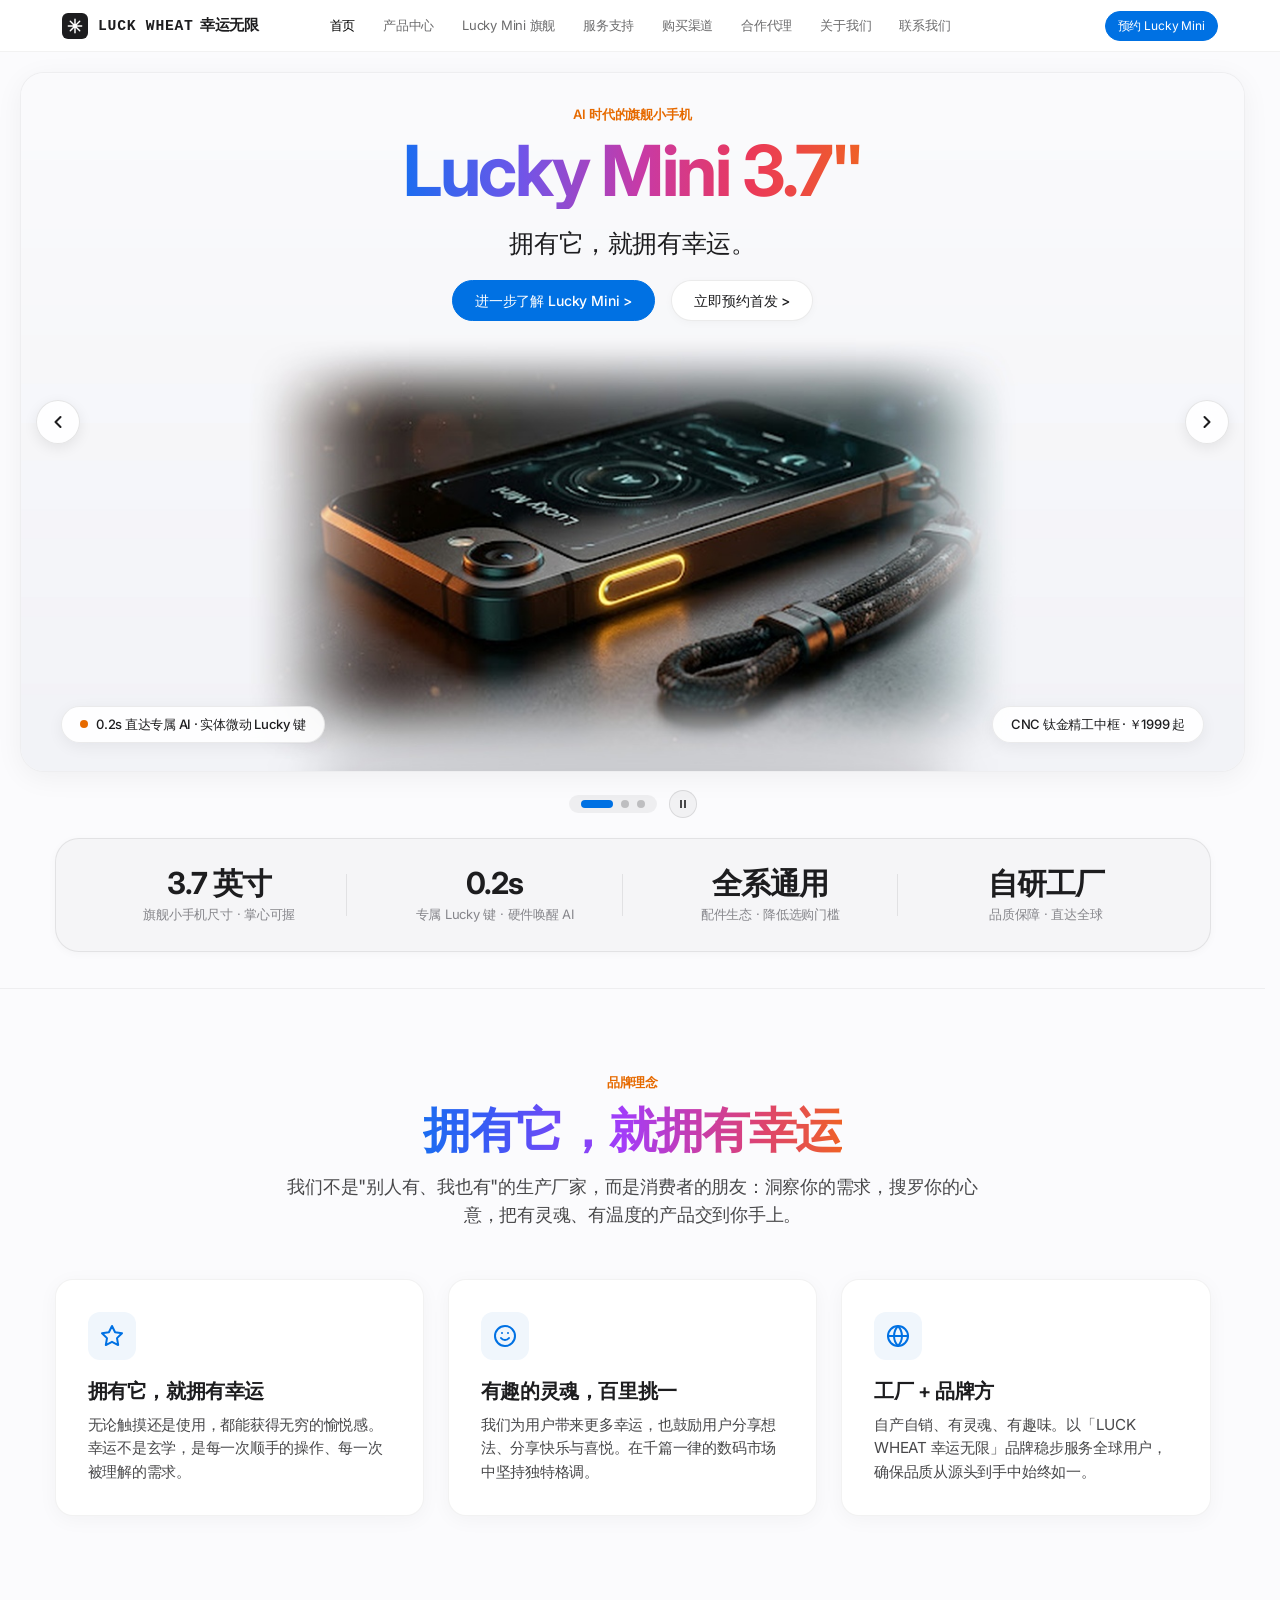
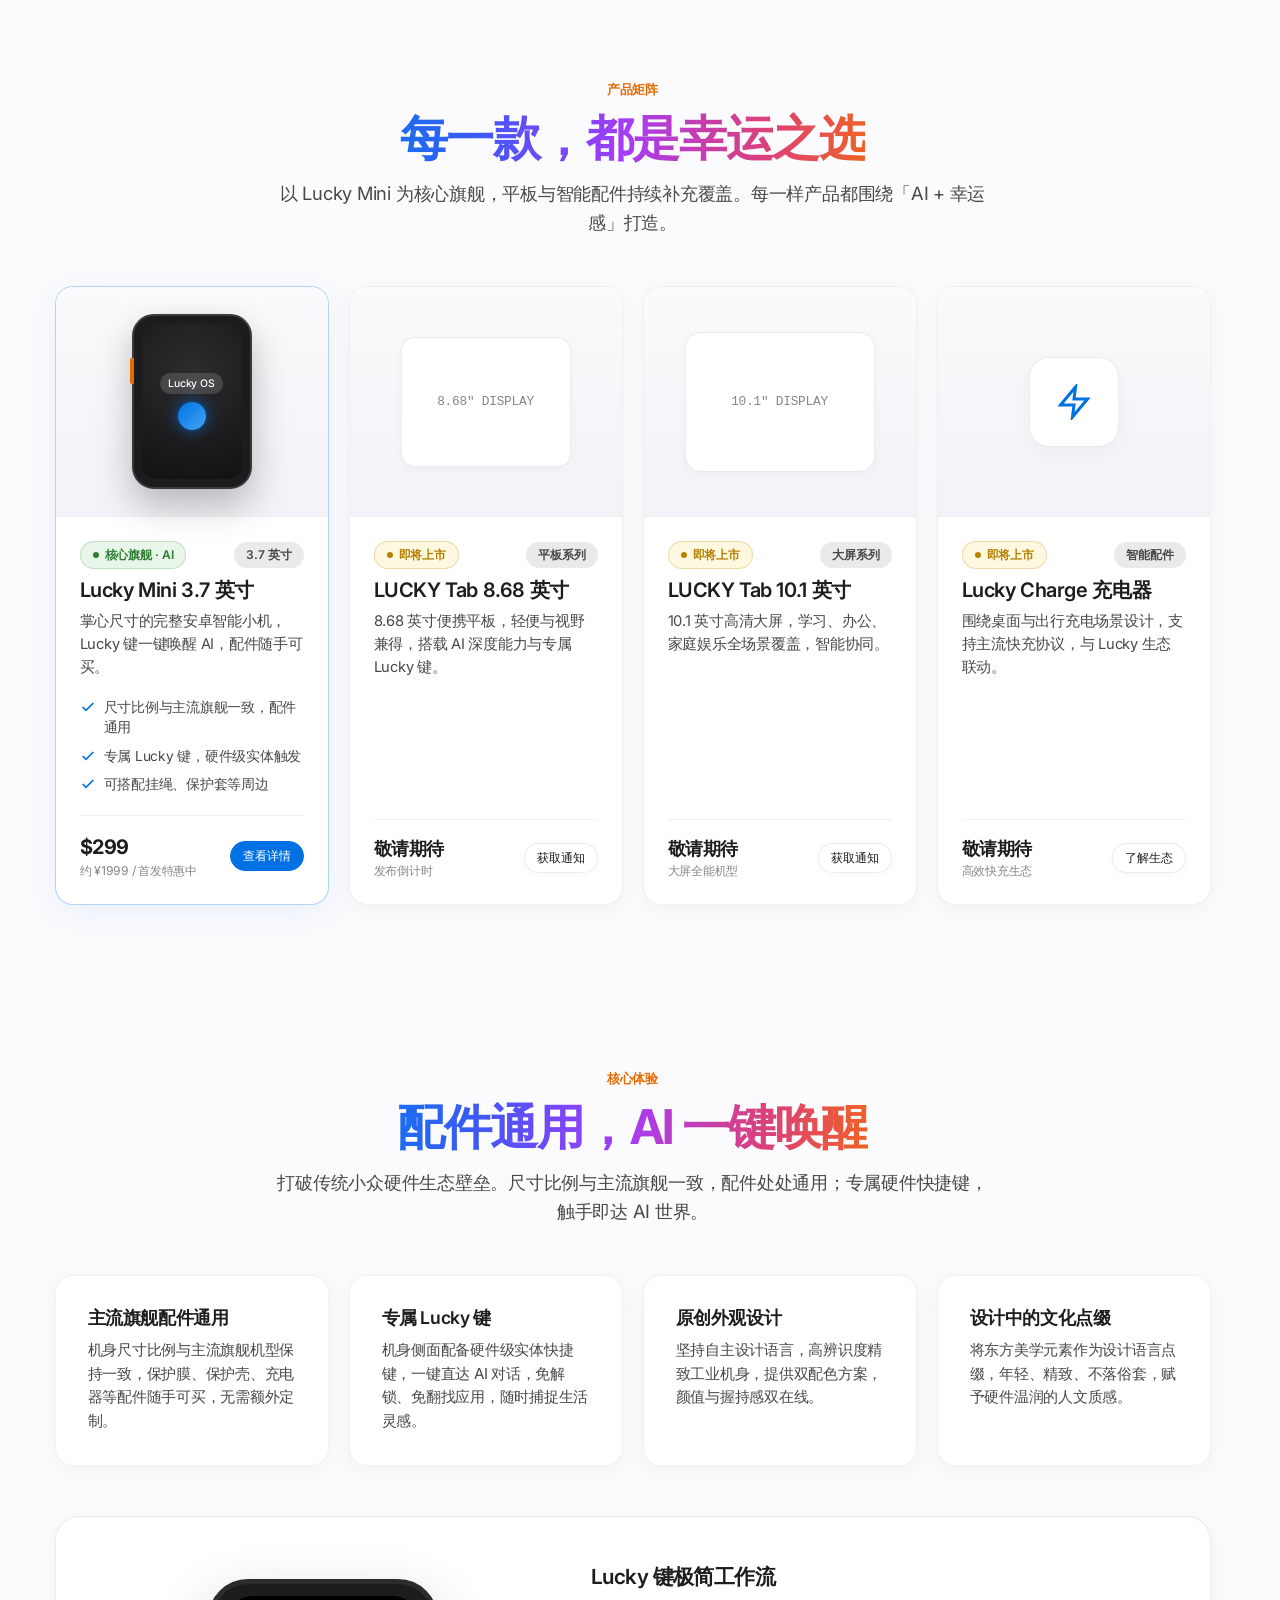
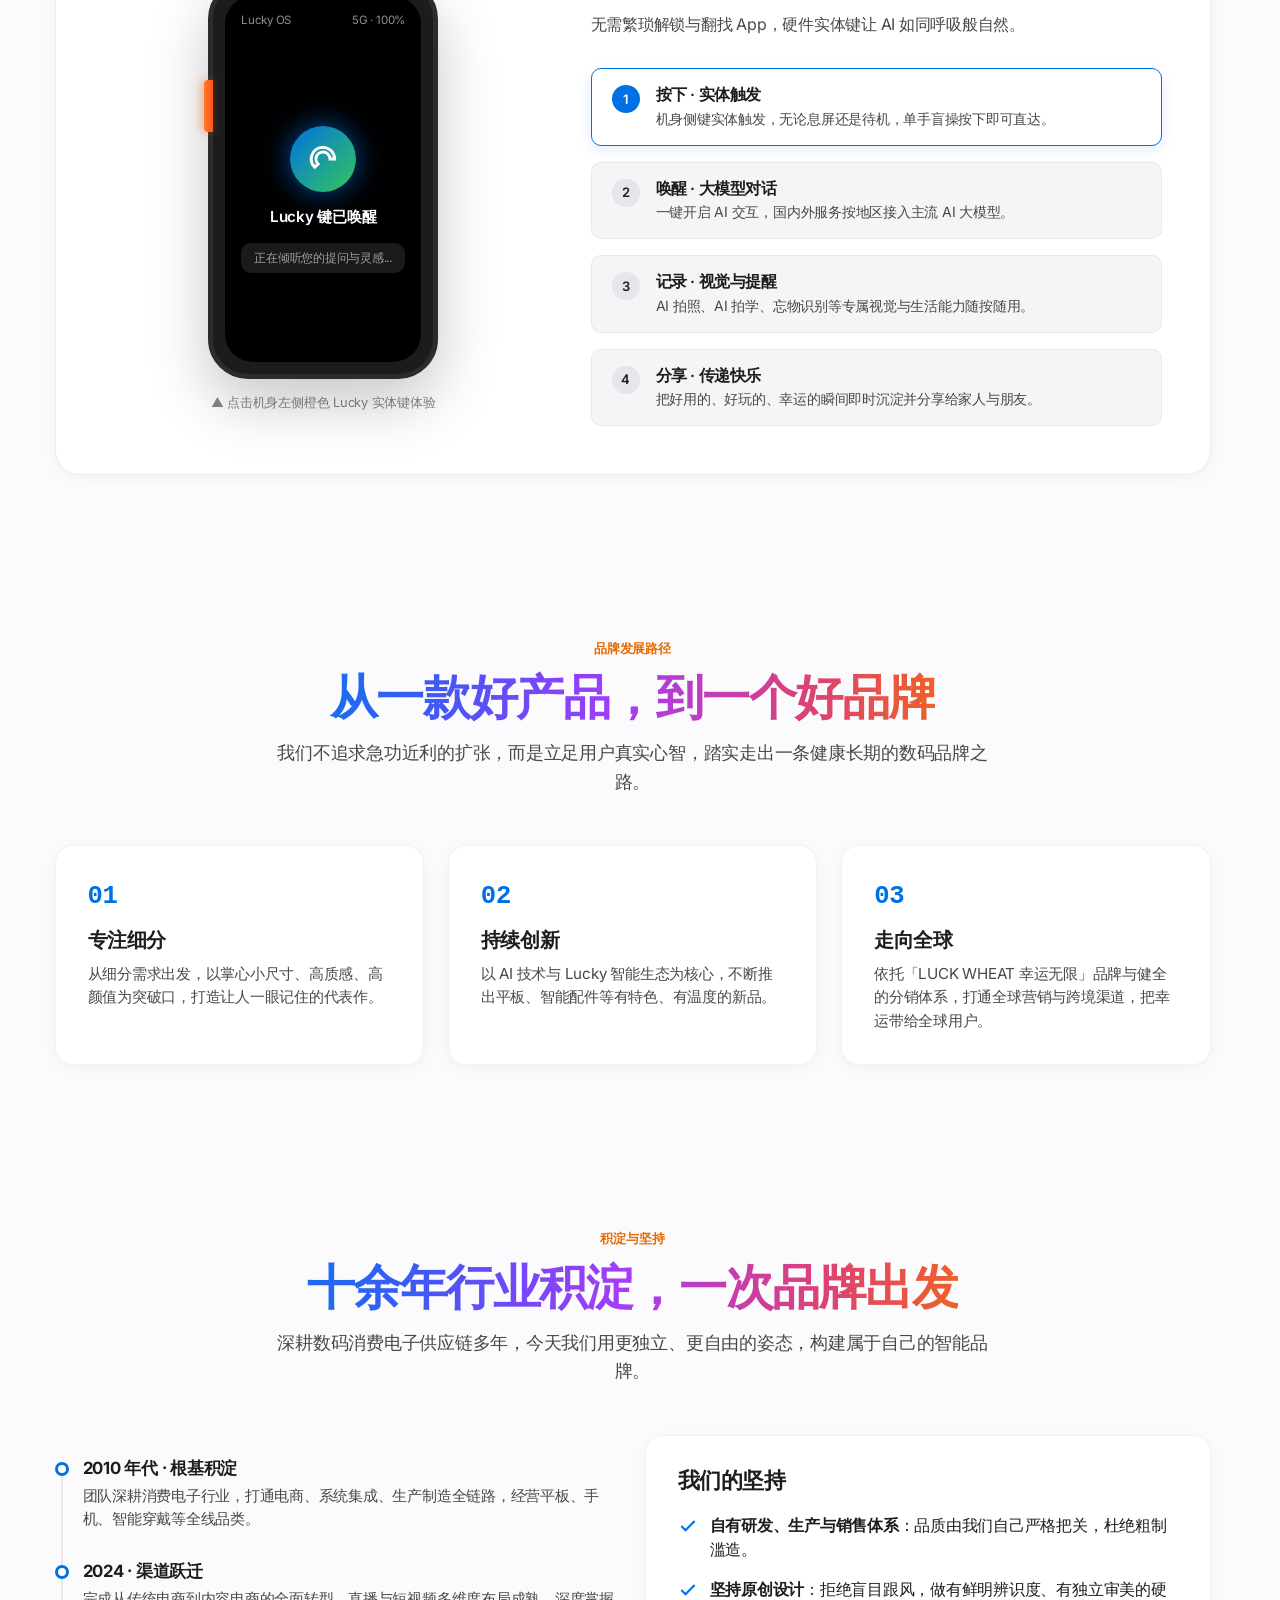
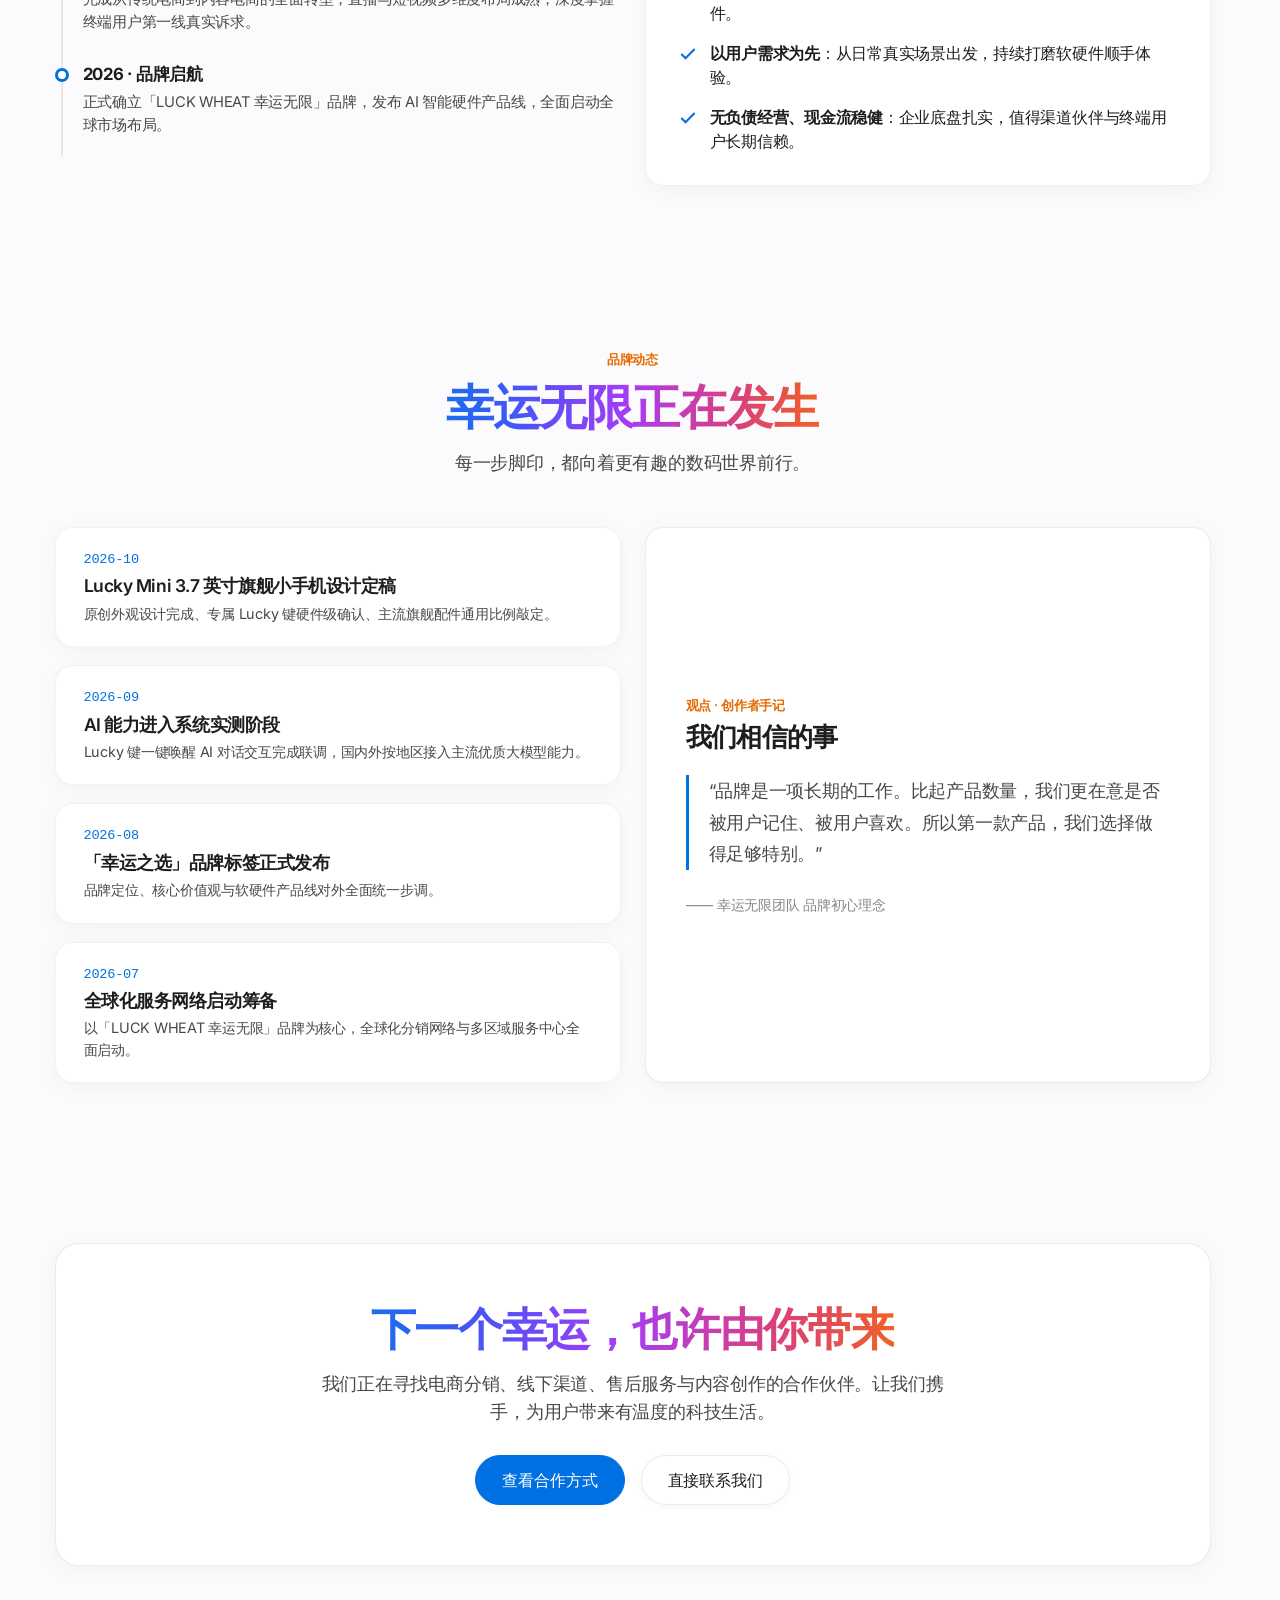
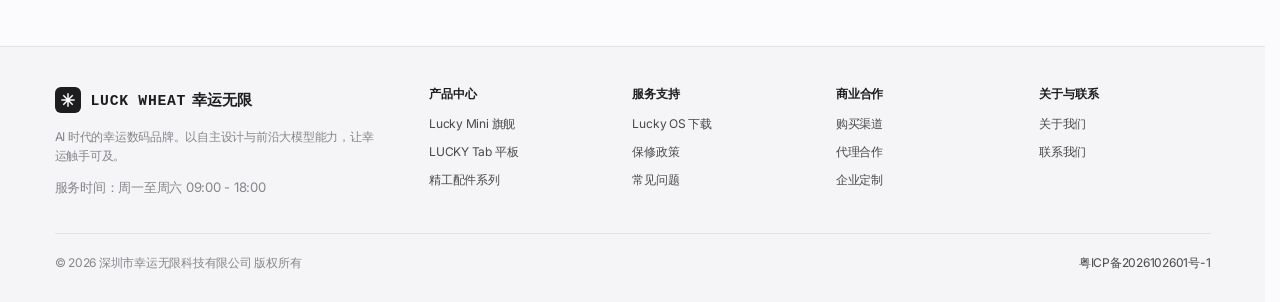
==== index.html @ 223f5fdf "feat: initial commit of luckwheat website" ====
<!DOCTYPE html>
<html lang="zh-CN">
<head>
  <meta charset="UTF-8">
  <meta name="viewport" content="width=device-width, initial-scale=1.0">
  <meta http-equiv="Cache-Control" content="no-cache, no-store, must-revalidate">
  <meta http-equiv="Pragma" content="no-cache">
  <meta http-equiv="Expires" content="0">
  <title>LUCK WHEAT 幸运无限官方网站 - 拥有它，就拥有幸运 | AI时代的幸运数码品牌</title>
  <meta name="description" content="LUCK WHEAT 幸运无限专注「AI + 精致化数码」，为不同需求、不同想法的用户，带来有灵魂、有趣味的产品。拥有专属 Lucky 键一键唤醒 AI，主流旗舰配件通用。">
  <meta name="keywords" content="LUCK WHEAT, 幸运无限, Lucky Mini, AI小手机, 智能硬件, 消费电子">
  <!-- Google Fonts: Inter 高精度排版字体 (Apple SF Pro 级质感) -->
  <link rel="preconnect" href="https://fonts.googleapis.com">
  <link rel="preconnect" href="https://fonts.gstatic.com" crossorigin>
  <link href="https://fonts.googleapis.com/css2?family=Inter:wght@300;400;500;600;700&display=swap" rel="stylesheet">
  <link rel="stylesheet" href="css/style.css?v=20261116_v6">
</head>
<body>
  <!-- 无障碍跳跃链接 -->
  <a href="#main-content" class="skip-link">跳转到主要内容</a>

  <!-- 网站头部导航 -->
  <header class="site-header">
    <div class="container header-inner">
      <a href="index.html" class="brand-logo" aria-label="LUCK WHEAT 幸运无限官方网站首页">
        <div class="brand-symbol">
          <svg viewBox="0 0 24 24" fill="none" stroke="currentColor" stroke-width="2.2" stroke-linecap="round" stroke-linejoin="round">
            <path d="M12 2v20M2 12h20M4.93 4.93l14.14 14.14M4.93 19.07L19.07 4.93"/>
          </svg>
        </div>
        <div class="brand-text">
          <span class="brand-en">LUCK WHEAT</span>
          <span class="brand-cn">幸运无限</span>
        </div>
      </a>

      <!-- 导航菜单 -->
      <nav aria-label="主网站导航">
        <ul class="nav-menu">
          <li><a href="index.html" class="nav-link active" aria-current="page">首页</a></li>
          <li><a href="products.html" class="nav-link">产品中心</a></li>
          <li><a href="lucky-mini.html" class="nav-link">Lucky Mini 旗舰</a></li>
          <li><a href="support.html" class="nav-link">服务支持</a></li>
          <li><a href="channels.html" class="nav-link">购买渠道</a></li>
          <li><a href="partners.html" class="nav-link">合作代理</a></li>
          <li><a href="about.html" class="nav-link">关于我们</a></li>
          <li><a href="contact.html" class="nav-link">联系我们</a></li>
          <li class="mobile-menu-cta">
            <a href="lucky-mini.html" class="btn btn-primary btn-lg">立即预约首发 Lucky Mini</a>
          </li>
        </ul>
      </nav>

      <!-- 右侧操作 -->
      <div class="header-actions">
        <a href="lucky-mini.html" class="btn btn-primary btn-sm btn-header-cta">预约 Lucky Mini</a>
        <button class="menu-toggle" aria-label="打开导航菜单" aria-expanded="false" type="button">
          <svg viewBox="0 0 24 24" fill="none" stroke="currentColor" stroke-width="2" stroke-linecap="round" stroke-linejoin="round">
            <line x1="3" y1="12" x2="21" y2="12"></line>
            <line x1="3" y1="6" x2="21" y2="6"></line>
            <line x1="3" y1="18" x2="21" y2="18"></line>
          </svg>
        </button>
      </div>
    </div>
  </header>

  <!-- 主体内容 -->
  <main id="main-content">
    <!-- 2.1 Apple 风格首页大型全幅可切换 Hero 轮播 Banner (整图切换，背景图置文字) -->
    <section class="hero-carousel-section" aria-label="核心产品与品牌展示轮播" id="hero-carousel">
      <div class="hero-carousel-wrap">
        <div class="hero-carousel-container">
          <!-- 幻灯片 1：Lucky Mini 核心旗舰 (整张大图作为可更换的背景图，文字置于背景图之上) -->
          <article class="hero-slide active" id="hero-slide-0" data-index="0" aria-label="第 1 张：Lucky Mini 旗舰小手机">
            <div class="hero-banner-card" style="background-image: url('images/hero_banner_lucky_mini.jpg');">
              <div class="hero-banner-overlay">
                <span class="eyebrow"><span class="badge-dot"></span> AI 时代的旗舰小手机</span>
                <h1 class="hero-title">Lucky Mini 3.7"</h1>
                <p class="hero-subtitle">拥有它，就拥有幸运。</p>
                <div class="hero-actions">
                  <a href="lucky-mini.html" class="btn btn-primary btn-md">进一步了解 Lucky Mini &gt;</a>
                  <a href="products.html" class="btn btn-secondary btn-md">立即预约首发 &gt;</a>
                </div>
              </div>
              <div class="hero-card-badges">
                <div class="hero-floating-badge badge-left">
                  <span class="pulse-point"></span>
                  <span>0.2s 直达专属 AI · 实体微动 Lucky 键</span>
                </div>
                <div class="hero-floating-badge badge-right">
                  <span>CNC 钛金精工中框 · ￥1999 起</span>
                </div>
              </div>
            </div>
          </article>

          <!-- 幻灯片 2：LUCKY Tab 8.68" 便携平板 (整张大图作为可更换的背景图，文字置于背景图之上) -->
          <article class="hero-slide" id="hero-slide-1" data-index="1" aria-label="第 2 张：LUCKY Tab 便携平板">
            <div class="hero-banner-card" style="background-image: url('images/hero_banner_lucky_tab.jpg');">
              <div class="hero-banner-overlay">
                <span class="eyebrow eyebrow-blue"><span class="badge-dot badge-dot-blue"></span> 即将发布 · 智能硬件矩阵</span>
                <h2 class="hero-title">LUCKY Tab 8.68"</h2>
                <p class="hero-subtitle">轻薄在握，灵感无限。</p>
                <div class="hero-actions">
                  <a href="products.html" class="btn btn-primary btn-md">探索平板详情 &gt;</a>
                  <a href="#notify" class="btn btn-secondary btn-md">加入预约清单 &gt;</a>
                </div>
              </div>
              <div class="hero-card-badges">
                <div class="hero-floating-badge badge-left">
                  <span>单手黄金握持比例 · 钛银 Frost Silver</span>
                </div>
                <div class="hero-floating-badge badge-right">
                  <span>全铝一体化机身 · 生产力流转</span>
                </div>
              </div>
            </div>
          </article>

          <!-- 幻灯片 3：专属配件生态与机能挂绳 (整张大图作为可更换的背景图，文字置于背景图之上) -->
          <article class="hero-slide" id="hero-slide-2" data-index="2" aria-label="第 3 张：配件全系通用">
            <div class="hero-banner-card" style="background-image: url('images/hero_banner_accessories.jpg');">
              <div class="hero-banner-overlay">
                <span class="eyebrow eyebrow-green"><span class="badge-dot badge-dot-green"></span> 生态与周边创新</span>
                <h2 class="hero-title">配件全系通用，随手可买</h2>
                <p class="hero-subtitle">街头机能挂绳，让科技成为佩戴饰物。</p>
                <div class="hero-actions">
                  <a href="products.html" class="btn btn-primary btn-md">探索配件生态 &gt;</a>
                  <a href="lucky-mini.html" class="btn btn-secondary btn-md">挑选个性挂绳 &gt;</a>
                </div>
              </div>
              <div class="hero-card-badges">
                <div class="hero-floating-badge badge-left">
                  <span>50KG 抗拉工装伞绳 · 钛金快拆搭扣</span>
                </div>
                <div class="hero-floating-badge badge-right">
                  <span>标准磁吸壳膜生态 · 即买即用</span>
                </div>
              </div>
            </div>
          </article>
        </div>

        <!-- 左右切换按键 (Apple 极简磨砂悬浮微动圆钮) -->
        <button class="carousel-arrow prev" id="carousel-prev-btn" aria-label="上一张幻灯片" type="button">
          <svg viewBox="0 0 24 24" fill="none" stroke="currentColor" stroke-width="2.5" stroke-linecap="round" stroke-linejoin="round">
            <polyline points="15 18 9 12 15 6"></polyline>
          </svg>
        </button>
        <button class="carousel-arrow next" id="carousel-next-btn" aria-label="下一张幻灯片" type="button">
          <svg viewBox="0 0 24 24" fill="none" stroke="currentColor" stroke-width="2.5" stroke-linecap="round" stroke-linejoin="round">
            <polyline points="9 18 15 12 9 6"></polyline>
          </svg>
        </button>
      </div>

      <!-- 底部指示条与暂停控制 -->
      <div class="carousel-pagination-bar">
        <div class="carousel-indicators" role="tablist" aria-label="幻灯片切换指示条">
          <button class="indicator-pill active" data-slide="0" role="tab" aria-selected="true" aria-label="第 1 张：Lucky Mini 旗舰"></button>
          <button class="indicator-pill" data-slide="1" role="tab" aria-selected="false" aria-label="第 2 张：LUCKY Tab 平板"></button>
          <button class="indicator-pill" data-slide="2" role="tab" aria-selected="false" aria-label="第 3 张：配件生态"></button>
        </div>
        <button class="carousel-play-toggle" id="carousel-play-toggle" aria-label="暂停自动轮播" type="button">
          <svg class="play-icon" viewBox="0 0 24 24" fill="currentColor" style="display: none;">
            <polygon points="5 3 19 12 5 21 5 3"></polygon>
          </svg>
          <svg class="pause-icon" viewBox="0 0 24 24" fill="currentColor">
            <rect x="6" y="4" width="4" height="16"></rect>
            <rect x="14" y="4" width="4" height="16"></rect>
          </svg>
        </button>
      </div>

      <!-- 数据带 (Apple 纯净度量条) -->
      <div class="container">
        <div class="stats-banner" aria-label="品牌与核心产品亮点数据">
          <div class="stat-item">
            <span class="stat-number">3.7 英寸</span>
            <span class="stat-label">旗舰小手机尺寸 · 掌心可握</span>
          </div>
          <div class="stat-item">
            <span class="stat-number">0.2s</span>
            <span class="stat-label">专属 Lucky 键 · 硬件唤醒 AI</span>
          </div>
          <div class="stat-item">
            <span class="stat-number">全系通用</span>
            <span class="stat-label">配件生态 · 降低选购门槛</span>
          </div>
          <div class="stat-item">
            <span class="stat-number">自研工厂</span>
            <span class="stat-label">品质保障 · 直达全球</span>
          </div>
        </div>
      </div>
    </section>

    <!-- 2.2 品牌理念区 -->
    <section class="section" aria-labelledby="concept-heading">
      <div class="container">
        <div class="section-header">
          <span class="eyebrow">品牌理念</span>
          <h2 id="concept-heading" class="section-title">拥有它，就拥有幸运</h2>
          <p class="section-desc">
            我们不是"别人有、我也有"的生产厂家，而是消费者的朋友：洞察你的需求，搜罗你的心意，把有灵魂、有温度的产品交到你手上。
          </p>
        </div>

        <div class="grid-3">
          <!-- 理念卡 1 -->
          <article class="card">
            <div class="card-icon">
              <svg viewBox="0 0 24 24" fill="none" stroke="currentColor" stroke-width="2" stroke-linecap="round" stroke-linejoin="round">
                <path d="M12 2l3.09 6.26L22 9.27l-5 4.87 1.18 6.88L12 17.77l-6.18 3.25L7 14.14 2 9.27l6.91-1.01L12 2z"></path>
              </svg>
            </div>
            <h3 class="card-title">拥有它，就拥有幸运</h3>
            <p class="card-desc">
              无论触摸还是使用，都能获得无穷的愉悦感。幸运不是玄学，是每一次顺手的操作、每一次被理解的需求。
            </p>
          </article>

          <!-- 理念卡 2 -->
          <article class="card">
            <div class="card-icon">
              <svg viewBox="0 0 24 24" fill="none" stroke="currentColor" stroke-width="2" stroke-linecap="round" stroke-linejoin="round">
                <circle cx="12" cy="12" r="10"></circle>
                <path d="M8 14s1.5 2 4 2 4-2 4-2"></path>
                <line x1="9" y1="9" x2="9.01" y2="9"></line>
                <line x1="15" y1="9" x2="15.01" y2="9"></line>
              </svg>
            </div>
            <h3 class="card-title">有趣的灵魂，百里挑一</h3>
            <p class="card-desc">
              我们为用户带来更多幸运，也鼓励用户分享想法、分享快乐与喜悦。在千篇一律的数码市场中坚持独特格调。
            </p>
          </article>

          <!-- 理念卡 3 -->
          <article class="card">
            <div class="card-icon">
              <svg viewBox="0 0 24 24" fill="none" stroke="currentColor" stroke-width="2" stroke-linecap="round" stroke-linejoin="round">
                <circle cx="12" cy="12" r="10"></circle>
                <line x1="2" y1="12" x2="22" y2="12"></line>
                <path d="M12 2a15.3 15.3 0 0 1 4 10 15.3 15.3 0 0 1-4 10 15.3 15.3 0 0 1-4-10 15.3 15.3 0 0 1 4-10z"></path>
              </svg>
            </div>
            <h3 class="card-title">工厂 + 品牌方</h3>
            <p class="card-desc">
              自产自销、有灵魂、有趣味。以「LUCK WHEAT 幸运无限」品牌稳步服务全球用户，确保品质从源头到手中始终如一。
            </p>
          </article>
        </div>
      </div>
    </section>

    <!-- 2.3 产品矩阵区 -->
    <section class="section" style="" aria-labelledby="products-heading">
      <div class="container">
        <div class="section-header">
          <span class="eyebrow">产品矩阵</span>
          <h2 id="products-heading" class="section-title">每一款，都是幸运之选</h2>
          <p class="section-desc">
            以 Lucky Mini 为核心旗舰，平板与智能配件持续补充覆盖。每一样产品都围绕「AI + 幸运感」打造。
          </p>
        </div>

        <div class="grid-4">
          <!-- 产品卡 1 -->
          <article class="product-card featured">
            <div class="product-thumb">
              <div class="product-thumb-visual">
                <div class="lucky-button-mock" title="硬件级 Lucky 键"></div>
                <div class="product-thumb-screen">
                  <div class="screen-lucky-ui">Lucky OS</div>
                  <div class="screen-dot"></div>
                </div>
              </div>
            </div>
            <div class="product-info">
              <div class="product-meta">
                <span class="badge badge-live">核心旗舰 · AI</span>
                <span class="badge badge-subtle">3.7 英寸</span>
              </div>
              <h3 class="product-name">Lucky Mini 3.7 英寸</h3>
              <p class="product-description">掌心尺寸的完整安卓智能小机，Lucky 键一键唤醒 AI，配件随手可买。</p>
              <ul class="product-features-list">
                <li>
                  <svg viewBox="0 0 24 24" fill="none" stroke="currentColor" stroke-width="2.5"><polyline points="20 6 9 17 4 12"></polyline></svg>
                  尺寸比例与主流旗舰一致，配件通用
                </li>
                <li>
                  <svg viewBox="0 0 24 24" fill="none" stroke="currentColor" stroke-width="2.5"><polyline points="20 6 9 17 4 12"></polyline></svg>
                  专属 Lucky 键，硬件级实体触发
                </li>
                <li>
                  <svg viewBox="0 0 24 24" fill="none" stroke="currentColor" stroke-width="2.5"><polyline points="20 6 9 17 4 12"></polyline></svg>
                  可搭配挂绳、保护套等周边
                </li>
              </ul>
              <div class="product-footer">
                <div class="product-price">
                  <span class="price-main">$299</span>
                  <span class="price-sub">约 ¥1999 / 首发特惠中</span>
                </div>
                <a href="lucky-mini.html" class="btn btn-primary btn-sm">查看详情</a>
              </div>
            </div>
          </article>

          <!-- 产品卡 2 -->
          <article class="product-card">
            <div class="product-thumb">
              <div style="width: 170px; height: 130px; border-radius: 14px; background: #ffffff; border: 1px solid var(--border-hairline); box-shadow: var(--shadow-subtle); display: flex; align-items: center; justify-content: center;">
                <span style="font-family: var(--font-mono); font-size: 0.8rem; color: var(--text-muted);">8.68" DISPLAY</span>
              </div>
            </div>
            <div class="product-info">
              <div class="product-meta">
                <span class="badge badge-pending">即将上市</span>
                <span class="badge badge-subtle">平板系列</span>
              </div>
              <h3 class="product-name">LUCKY Tab 8.68 英寸</h3>
              <p class="product-description">8.68 英寸便携平板，轻便与视野兼得，搭载 AI 深度能力与专属 Lucky 键。</p>
              <div class="product-footer">
                <div class="product-price">
                  <span class="price-main" style="font-size: 1.1rem; color: var(--status-pending);">敬请期待</span>
                  <span class="price-sub">发布倒计时</span>
                </div>
                <a href="products.html" class="btn btn-secondary btn-sm">获取通知</a>
              </div>
            </div>
          </article>

          <!-- 产品卡 3 -->
          <article class="product-card">
            <div class="product-thumb">
              <div style="width: 190px; height: 140px; border-radius: 16px; background: #ffffff; border: 1px solid var(--border-hairline); box-shadow: var(--shadow-subtle); display: flex; align-items: center; justify-content: center;">
                <span style="font-family: var(--font-mono); font-size: 0.8rem; color: var(--text-muted);">10.1" DISPLAY</span>
              </div>
            </div>
            <div class="product-info">
              <div class="product-meta">
                <span class="badge badge-pending">即将上市</span>
                <span class="badge badge-subtle">大屏系列</span>
              </div>
              <h3 class="product-name">LUCKY Tab 10.1 英寸</h3>
              <p class="product-description">10.1 英寸高清大屏，学习、办公、家庭娱乐全场景覆盖，智能协同。</p>
              <div class="product-footer">
                <div class="product-price">
                  <span class="price-main" style="font-size: 1.1rem; color: var(--status-pending);">敬请期待</span>
                  <span class="price-sub">大屏全能机型</span>
                </div>
                <a href="products.html" class="btn btn-secondary btn-sm">获取通知</a>
              </div>
            </div>
          </article>

          <!-- 产品卡 4 -->
          <article class="product-card">
            <div class="product-thumb">
              <div style="width: 90px; height: 90px; border-radius: 20px; background: #ffffff; border: 1px solid var(--border-hairline); box-shadow: var(--shadow-card); display: flex; align-items: center; justify-content: center;">
                <svg viewBox="0 0 24 24" fill="none" stroke="currentColor" stroke-width="2" style="width: 36px; height: 36px; color: var(--brand-primary);"><path d="M13 2L3 14h9l-1 8 10-12h-9l1-8z"></path></svg>
              </div>
            </div>
            <div class="product-info">
              <div class="product-meta">
                <span class="badge badge-pending">即将上市</span>
                <span class="badge badge-subtle">智能配件</span>
              </div>
              <h3 class="product-name">Lucky Charge 充电器</h3>
              <p class="product-description">围绕桌面与出行充电场景设计，支持主流快充协议，与 Lucky 生态联动。</p>
              <div class="product-footer">
                <div class="product-price">
                  <span class="price-main" style="font-size: 1.1rem; color: var(--status-pending);">敬请期待</span>
                  <span class="price-sub">高效快充生态</span>
                </div>
                <a href="products.html" class="btn btn-secondary btn-sm">了解生态</a>
              </div>
            </div>
          </article>
        </div>
      </div>
    </section>

    <!-- 2.4 核心体验区与 Lucky 键仿真器 -->
    <section class="section" aria-labelledby="experience-heading">
      <div class="container">
        <div class="section-header">
          <span class="eyebrow">核心体验</span>
          <h2 id="experience-heading" class="section-title">配件通用，AI 一键唤醒</h2>
          <p class="section-desc">
            打破传统小众硬件生态壁垒。尺寸比例与主流旗舰一致，配件处处通用；专属硬件快捷键，触手即达 AI 世界。
          </p>
        </div>

        <div class="grid-4" style="margin-bottom: 50px;">
          <div class="card">
            <h3 class="card-title" style="font-size: 1.1rem;">主流旗舰配件通用</h3>
            <p class="card-desc">机身尺寸比例与主流旗舰机型保持一致，保护膜、保护壳、充电器等配件随手可买，无需额外定制。</p>
          </div>
          <div class="card">
            <h3 class="card-title" style="font-size: 1.1rem;">专属 Lucky 键</h3>
            <p class="card-desc">机身侧面配备硬件级实体快捷键，一键直达 AI 对话，免解锁、免翻找应用，随时捕捉生活灵感。</p>
          </div>
          <div class="card">
            <h3 class="card-title" style="font-size: 1.1rem;">原创外观设计</h3>
            <p class="card-desc">坚持自主设计语言，高辨识度精致工业机身，提供双配色方案，颜值与握持感双在线。</p>
          </div>
          <div class="card">
            <h3 class="card-title" style="font-size: 1.1rem;">设计中的文化点缀</h3>
            <p class="card-desc">将东方美学元素作为设计语言点缀，年轻、精致、不落俗套，赋予硬件温润的人文质感。</p>
          </div>
        </div>

        <!-- 交互仿真器 -->
        <div class="simulator-wrapper">
          <div class="simulator-device">
            <div class="device-frame">
              <!-- 点击此按键触发交互 -->
              <div class="physical-lucky-key" title="点击体验 Lucky 键"></div>
              <div class="device-screen">
                <div class="screen-header">
                  <span>Lucky OS</span>
                  <span>5G · 100%</span>
                </div>
                <div class="screen-body">
                  <div class="ai-pulse-orb">
                    <svg viewBox="0 0 24 24" fill="none" stroke="currentColor" stroke-width="2.5" style="width: 28px; height: 28px;"><path d="M12 2a10 10 0 0 0-7.07 17.07l2.83-2.83A6 6 0 1 1 18 12h4a10 10 0 0 0-10-10z"></path></svg>
                  </div>
                  <div class="screen-title">Lucky 键已唤醒</div>
                  <div class="screen-prompt">正在倾听您的提问与灵感...</div>
                </div>
              </div>
            </div>
            <p style="font-size: 0.8rem; color: var(--text-muted); margin-top: 14px;">▲ 点击机身左侧橙色 Lucky 实体键体验</p>
          </div>

          <!-- 仿真器指引四步 -->
          <div class="simulator-guide">
            <h3 style="font-size: 1.3rem; margin-bottom: 8px;">Lucky 键极简工作流</h3>
            <p style="color: var(--text-secondary); margin-bottom: 16px;">无需繁琐解锁与翻找 App，硬件实体键让 AI 如同呼吸般自然。</p>

            <div class="guide-step active">
              <div class="guide-num">1</div>
              <div class="guide-text">
                <h4>按下 · 实体触发</h4>
                <p>机身侧键实体触发，无论息屏还是待机，单手盲操按下即可直达。</p>
              </div>
            </div>

            <div class="guide-step">
              <div class="guide-num">2</div>
              <div class="guide-text">
                <h4>唤醒 · 大模型对话</h4>
                <p>一键开启 AI 交互，国内外服务按地区接入主流 AI 大模型。</p>
              </div>
            </div>

            <div class="guide-step">
              <div class="guide-num">3</div>
              <div class="guide-text">
                <h4>记录 · 视觉与提醒</h4>
                <p>AI 拍照、AI 拍学、忘物识别等专属视觉与生活能力随按随用。</p>
              </div>
            </div>

            <div class="guide-step">
              <div class="guide-num">4</div>
              <div class="guide-text">
                <h4>分享 · 传递快乐</h4>
                <p>把好用的、好玩的、幸运的瞬间即时沉淀并分享给家人与朋友。</p>
              </div>
            </div>
          </div>
        </div>
      </div>
    </section>

    <!-- 2.5 品牌发展路径区 -->
    <section class="section" style="" aria-labelledby="path-heading">
      <div class="container">
        <div class="section-header">
          <span class="eyebrow">品牌发展路径</span>
          <h2 id="path-heading" class="section-title">从一款好产品，到一个好品牌</h2>
          <p class="section-desc">
            我们不追求急功近利的扩张，而是立足用户真实心智，踏实走出一条健康长期的数码品牌之路。
          </p>
        </div>

        <div class="grid-3">
          <div class="card">
            <div style="font-family: var(--font-mono); font-size: 1.6rem; color: var(--brand-primary); font-weight: 800; margin-bottom: 12px;">01</div>
            <h3 class="card-title">专注细分</h3>
            <p class="card-desc">从细分需求出发，以掌心小尺寸、高质感、高颜值为突破口，打造让人一眼记住的代表作。</p>
          </div>

          <div class="card">
            <div style="font-family: var(--font-mono); font-size: 1.6rem; color: var(--brand-primary); font-weight: 800; margin-bottom: 12px;">02</div>
            <h3 class="card-title">持续创新</h3>
            <p class="card-desc">以 AI 技术与 Lucky 智能生态为核心，不断推出平板、智能配件等有特色、有温度的新品。</p>
          </div>

          <div class="card">
            <div style="font-family: var(--font-mono); font-size: 1.6rem; color: var(--brand-primary); font-weight: 800; margin-bottom: 12px;">03</div>
            <h3 class="card-title">走向全球</h3>
            <p class="card-desc">依托「LUCK WHEAT 幸运无限」品牌与健全的分销体系，打通全球营销与跨境渠道，把幸运带给全球用户。</p>
          </div>
        </div>
      </div>
    </section>

    <!-- 2.6 品牌历程区 -->
    <section class="section" aria-labelledby="history-heading">
      <div class="container">
        <div class="section-header">
          <span class="eyebrow">积淀与坚持</span>
          <h2 id="history-heading" class="section-title">十余年行业积淀，一次品牌出发</h2>
          <p class="section-desc">
            深耕数码消费电子供应链多年，今天我们用更独立、更自由的姿态，构建属于自己的智能品牌。
          </p>
        </div>

        <div class="grid-2" style="align-items: center;">
          <!-- 左侧时间轴 -->
          <div class="timeline">
            <div class="timeline-item">
              <div class="timeline-year">2010 年代 · 根基积淀</div>
              <div class="timeline-content">
                团队深耕消费电子行业，打通电商、系统集成、生产制造全链路，经营平板、手机、智能穿戴等全线品类。
              </div>
            </div>

            <div class="timeline-item">
              <div class="timeline-year">2024 · 渠道跃迁</div>
              <div class="timeline-content">
                完成从传统电商到内容电商的全面转型，直播与短视频多维度布局成熟，深度掌握终端用户第一线真实诉求。
              </div>
            </div>

            <div class="timeline-item">
              <div class="timeline-year">2026 · 品牌启航</div>
              <div class="timeline-content">
                正式确立「LUCK WHEAT 幸运无限」品牌，发布 AI 智能硬件产品线，全面启动全球市场布局。
              </div>
            </div>
          </div>

          <!-- 右侧卡片：我们的坚持 -->
          <div class="card" style="background: #ffffff;">
            <h3 class="card-title" style="font-size: 1.35rem; margin-bottom: 20px;">我们的坚持</h3>
            <ul style="list-style: none; display: flex; flex-direction: column; gap: 16px;">
              <li style="display: flex; gap: 12px; align-items: flex-start;">
                <svg viewBox="0 0 24 24" fill="none" stroke="currentColor" stroke-width="2.5" style="width: 20px; height: 20px; color: var(--brand-primary); flex-shrink: 0; margin-top: 3px;"><polyline points="20 6 9 17 4 12"></polyline></svg>
                <span><strong>自有研发、生产与销售体系</strong>：品质由我们自己严格把关，杜绝粗制滥造。</span>
              </li>
              <li style="display: flex; gap: 12px; align-items: flex-start;">
                <svg viewBox="0 0 24 24" fill="none" stroke="currentColor" stroke-width="2.5" style="width: 20px; height: 20px; color: var(--brand-primary); flex-shrink: 0; margin-top: 3px;"><polyline points="20 6 9 17 4 12"></polyline></svg>
                <span><strong>坚持原创设计</strong>：拒绝盲目跟风，做有鲜明辨识度、有独立审美的硬件。</span>
              </li>
              <li style="display: flex; gap: 12px; align-items: flex-start;">
                <svg viewBox="0 0 24 24" fill="none" stroke="currentColor" stroke-width="2.5" style="width: 20px; height: 20px; color: var(--brand-primary); flex-shrink: 0; margin-top: 3px;"><polyline points="20 6 9 17 4 12"></polyline></svg>
                <span><strong>以用户需求为先</strong>：从日常真实场景出发，持续打磨软硬件顺手体验。</span>
              </li>
              <li style="display: flex; gap: 12px; align-items: flex-start;">
                <svg viewBox="0 0 24 24" fill="none" stroke="currentColor" stroke-width="2.5" style="width: 20px; height: 20px; color: var(--brand-primary); flex-shrink: 0; margin-top: 3px;"><polyline points="20 6 9 17 4 12"></polyline></svg>
                <span><strong>无负债经营、现金流稳健</strong>：企业底盘扎实，值得渠道伙伴与终端用户长期信赖。</span>
              </li>
            </ul>
          </div>
        </div>
      </div>
    </section>

    <!-- 2.7 品牌动态区 -->
    <section class="section" style="" aria-labelledby="news-heading">
      <div class="container">
        <div class="section-header">
          <span class="eyebrow">品牌动态</span>
          <h2 id="news-heading" class="section-title">幸运无限正在发生</h2>
          <p class="section-desc">每一步脚印，都向着更有趣的数码世界前行。</p>
        </div>

        <div class="grid-2">
          <!-- 动态列表 -->
          <div style="display: flex; flex-direction: column; gap: 18px;">
            <div class="card" style="padding: 22px 28px;">
              <div style="font-family: var(--font-mono); font-size: 0.85rem; color: var(--brand-primary); margin-bottom: 6px;">2026-10</div>
              <h3 style="font-size: 1.1rem; margin-bottom: 6px;">Lucky Mini 3.7 英寸旗舰小手机设计定稿</h3>
              <p style="font-size: 0.9rem; color: var(--text-secondary);">原创外观设计完成、专属 Lucky 键硬件级确认、主流旗舰配件通用比例敲定。</p>
            </div>

            <div class="card" style="padding: 22px 28px;">
              <div style="font-family: var(--font-mono); font-size: 0.85rem; color: var(--brand-primary); margin-bottom: 6px;">2026-09</div>
              <h3 style="font-size: 1.1rem; margin-bottom: 6px;">AI 能力进入系统实测阶段</h3>
              <p style="font-size: 0.9rem; color: var(--text-secondary);">Lucky 键一键唤醒 AI 对话交互完成联调，国内外按地区接入主流优质大模型能力。</p>
            </div>

            <div class="card" style="padding: 22px 28px;">
              <div style="font-family: var(--font-mono); font-size: 0.85rem; color: var(--brand-primary); margin-bottom: 6px;">2026-08</div>
              <h3 style="font-size: 1.1rem; margin-bottom: 6px;">「幸运之选」品牌标签正式发布</h3>
              <p style="font-size: 0.9rem; color: var(--text-secondary);">品牌定位、核心价值观与软硬件产品线对外全面统一步调。</p>
            </div>

            <div class="card" style="padding: 22px 28px;">
              <div style="font-family: var(--font-mono); font-size: 0.85rem; color: var(--brand-primary); margin-bottom: 6px;">2026-07</div>
              <h3 style="font-size: 1.1rem; margin-bottom: 6px;">全球化服务网络启动筹备</h3>
              <p style="font-size: 0.9rem; color: var(--text-secondary);">以「LUCK WHEAT 幸运无限」品牌为核心，全球化分销网络与多区域服务中心全面启动。</p>
            </div>
          </div>

          <!-- 观点卡 -->
          <div class="card" style="display: flex; flex-direction: column; justify-content: center; padding: 40px; background: #ffffff; border: 1px solid rgba(0,0,0,0.08);">
            <span class="eyebrow" style="color: var(--brand-accent);">观点 · 创作者手记</span>
            <h3 style="font-size: 1.6rem; margin-bottom: 20px; line-height: 1.4;">我们相信的事</h3>
            <blockquote style="font-size: 1.1rem; line-height: 1.8; color: var(--text-secondary); border-left: 3px solid var(--brand-primary); padding-left: 20px; margin-bottom: 24px;">
              “品牌是一项长期的工作。比起产品数量，我们更在意是否被用户记住、被用户喜欢。所以第一款产品，我们选择做得足够特别。”
            </blockquote>
            <p style="font-size: 0.88rem; color: var(--text-muted);">—— 幸运无限团队 品牌初心理念</p>
          </div>
        </div>
      </div>
    </section>

    <!-- 2.8 底部 CTA 区域 -->
    <section class="section" aria-labelledby="cta-heading">
      <div class="container">
        <div class="cta-banner">
          <h2 id="cta-heading">下一个幸运，也许由你带来</h2>
          <p>
            我们正在寻找电商分销、线下渠道、售后服务与内容创作的合作伙伴。让我们携手，为用户带来有温度的科技生活。
          </p>
          <div class="cta-actions">
            <a href="partners.html" class="btn btn-primary btn-lg">查看合作方式</a>
            <a href="contact.html" class="btn btn-secondary btn-lg">直接联系我们</a>
          </div>
        </div>
      </div>
    </section>
  </main>

  <!-- 网站尾部 Footer -->
  <footer class="site-footer">
    <div class="container">
      <div class="footer-top">
        <div class="footer-brand-info">
          <div class="brand-logo">
            <div class="brand-symbol">
              <svg viewBox="0 0 24 24" fill="none" stroke="currentColor" stroke-width="2.2">
                <path d="M12 2v20M2 12h20M4.93 4.93l14.14 14.14M4.93 19.07L19.07 4.93"/>
              </svg>
            </div>
            <div class="brand-text">
              <span class="brand-en">LUCK WHEAT</span>
              <span class="brand-cn">幸运无限</span>
            </div>
          </div>
          <p class="footer-desc">
            AI 时代的幸运数码品牌。以自主设计与前沿大模型能力，让幸运触手可及。
          </p>
          <p style="font-size: 0.82rem; color: var(--text-muted);">
            服务时间：周一至周六 09:00 - 18:00
          </p>
        </div>

        <div class="footer-col">
          <h3>产品中心</h3>
          <ul class="footer-links">
            <li><a href="lucky-mini.html">Lucky Mini 旗舰</a></li>
            <li><a href="products.html">LUCKY Tab 平板</a></li>
            <li><a href="products.html">精工配件系列</a></li>
          </ul>
        </div>

        <div class="footer-col">
          <h3>服务支持</h3>
          <ul class="footer-links">
            <li><a href="support.html#lucky-os">Lucky OS 下载</a></li>
            <li><a href="support.html#warranty">保修政策</a></li>
            <li><a href="support.html#faq">常见问题</a></li>
          </ul>
        </div>

        <div class="footer-col">
          <h3>商业合作</h3>
          <ul class="footer-links">
            <li><a href="channels.html">购买渠道</a></li>
            <li><a href="partners.html">代理合作</a></li>
            <li><a href="partners.html">企业定制</a></li>
          </ul>
        </div>

        <div class="footer-col">
          <h3>关于与联系</h3>
          <ul class="footer-links">
            <li><a href="about.html">关于我们</a></li>
            <li><a href="contact.html">联系我们</a></li>
          </ul>
        </div>
      </div>

      <div class="footer-bottom">
        <div class="footer-legal-row">
          <div>
            © 2026 深圳市幸运无限科技有限公司 版权所有
          </div>
          <div>
            <!-- 严格规范工信部备案链接 -->
            <a href="http://beian.miit.gov.cn" target="_blank" rel="noopener noreferrer" class="footer-icp-link">
              粤ICP备2026102601号-1
            </a>
          </div>
        </div>
      </div>
    </div>
  </footer>

  <script src="data/site_default_data.js"></script>
  <script src="js/cms-bridge.js"></script>
  <script src="js/main.js"></script>
</body>
</html>
---- css/style.css ----
/* ==========================================================================
   幸运无限 (Lucky Infinite / LUCK WHEAT) 官方网站样式系统
   设计风格: Apple (苹果) 极简科技美学 · 顶级浅色系 (Pure Studio Light)
   特征: 极简纯净浅暖白底色 (#fbfbfd)、Inter & SF Pro 现代排版、微米级发丝线、磨砂玻璃导航、经典 Apple 蓝与暖金 Lucky 键
   ========================================================================== */

@import url('https://fonts.googleapis.com/css2?family=Inter:wght@300;400;500;600;700&display=swap');

:root {
  /* Apple 字体栈 (优先 Inter 与 SF Pro 现代排版，完美融合中文系统字体) */
  --font-sans: "Inter", -apple-system, BlinkMacSystemFont, "SF Pro Display", "SF Pro Text", "PingFang SC", "Hiragino Sans GB", "Microsoft YaHei", "WenQuanYi Micro Hei", sans-serif;
  --font-mono: "SF Mono", ui-monospace, Menlo, Monaco, Consolas, monospace;

  /* Apple 经典纯净浅色系色彩体系 (Pure Light Studio) */
  --bg-page: #fbfbfd;               /* Apple 标志性极简纯净暖白底色 */
  --bg-surface: #ffffff;            /* 纯白模块与卡片底色 */
  --bg-surface-secondary: #f5f5f7;  /* 柔和浅灰交替对比底色 */
  --bg-nav: rgba(255, 255, 255, 0.85); /* 磨砂玻璃质感 */
  --bg-dark-accent: #1d1d1f;

  /* 边框与微米级分割线 */
  --border-hairline: rgba(0, 0, 0, 0.08); /* 视网膜发丝线 */
  --border-light: rgba(0, 0, 0, 0.05);
  --border-focus: #0071e3;

  /* 文本颜色 */
  --text-primary: #1d1d1f;          /* 苹果标志性浓黑钛金 (深邃且高清晰度) */
  --text-secondary: #48484a;        /* 经优化的高级石墨深灰，字字清晰 */
  --text-muted: #86868b;            /* 辅助说明灰 */
  --text-light: #ffffff;

  /* 交互色彩 - Apple Blue & 暖金 Lucky Action */
  --apple-blue: #0071e3;            /* Apple 标志性交互蓝 */
  --apple-blue-hover: #0077ed;
  --apple-blue-subtle: #f0f6fc;
  --lucky-action: #e66a00;          /* 精致钛金暖琥珀橙 (更具工业质感，避免刺眼荧光) */
  --lucky-action-subtle: rgba(230, 106, 0, 0.08);

  /* 兼容与映射色彩 */
  --brand-primary: #0071e3;
  --brand-accent: #e66a00;
  --brand-cyan: #0071e3;

  /* 圆角规范 (Apple Squircle 风格) */
  --radius-xs: 6px;
  --radius-sm: 10px;
  --radius-md: 18px;
  --radius-lg: 24px;
  --radius-pill: 980px;

  /* 阴影规范 */
  --shadow-subtle: 0 2px 8px rgba(0, 0, 0, 0.03);
  --shadow-card: 0 4px 20px rgba(0, 0, 0, 0.04);
  --shadow-elevated: 0 12px 32px rgba(0, 0, 0, 0.07);
  --shadow-hover: 0 16px 42px rgba(0, 0, 0, 0.10);

  /* 布局控制 */
  --container-max: 1200px;
  --container-narrow: 840px;
  --header-height: 52px;            /* Apple 极简导航条高度 */

  /* 动效 */
  --transition-fast: 0.18s cubic-bezier(0.25, 0.1, 0.25, 1);
  --transition-normal: 0.3s cubic-bezier(0.25, 0.1, 0.25, 1);
}

/* 基础重置 */
*, *::before, *::after {
  box-sizing: border-box;
  margin: 0;
  padding: 0;
}

html {
  font-family: var(--font-sans);
  background-color: var(--bg-page);
  color: var(--text-primary);
  line-height: 1.5;
  letter-spacing: -0.015em;
  scroll-behavior: smooth;
  scrollbar-gutter: stable; /* 稳定视口宽度，彻底消除换页时滚动条出现/消失导致的水平位移与抖动 */
  -webkit-font-smoothing: antialiased;
  -moz-osx-font-smoothing: grayscale;
}

body {
  min-height: 100vh;
  display: flex;
  flex-direction: column;
  background-color: var(--bg-page);
  padding-top: var(--header-height);
  overflow-x: hidden;
  width: 100%;
}

body.nav-open {
  overflow: hidden;
}

/* 无障碍跳跃链接 */
.skip-link:where(:not(:focus-within, :active)) {
  position: absolute !important;
  clip-path: inset(50%) !important;
  overflow: hidden !important;
  width: 1px !important;
  height: 1px !important;
  margin: -1px !important;
  padding: 0 !important;
  border: 0 !important;
  white-space: nowrap !important;
}

.skip-link:focus {
  position: fixed;
  top: 10px;
  left: 10px;
  z-index: 99999;
  background: var(--apple-blue);
  color: #fff;
  padding: 8px 18px;
  border-radius: var(--radius-pill);
  font-size: 13px;
  font-weight: 500;
  box-shadow: var(--shadow-elevated);
}

:focus-visible {
  outline: 2px solid var(--apple-blue);
  outline-offset: 2px;
}

/* 容器定义 */
.container {
  width: 100%;
  max-width: var(--container-max);
  margin-left: auto;
  margin-right: auto;
  padding-left: 22px;
  padding-right: 22px;
}

.container-narrow {
  max-width: var(--container-narrow);
}

/* 标题规范 (Apple 纯正排版) */
h1, h2, h3, h4, h5, h6 {
  color: var(--text-primary);
  font-weight: 600;
  letter-spacing: -0.025em;
  line-height: 1.15;
}

p {
  color: var(--text-secondary);
  font-weight: 400;
}

a {
  color: inherit;
  text-decoration: none;
  transition: color var(--transition-fast);
}

/* ==========================================================================
   Apple 经典导航栏 (Global Nav)
   ========================================================================== */
.site-header {
  position: fixed;
  top: 0;
  left: 0;
  right: 0;
  width: 100%;
  z-index: 9999;
  height: var(--header-height);
  background: rgba(255, 255, 255, 0.85);
  backdrop-filter: saturate(180%) blur(20px);
  -webkit-backdrop-filter: saturate(180%) blur(20px);
  border-bottom: 1px solid var(--border-light);
  transition: background var(--transition-normal);
  will-change: transform;
  -webkit-transform: translateZ(0);
  transform: translateZ(0);
}

.header-inner {
  display: flex;
  align-items: center;
  justify-content: space-between;
  height: 100%;
}

.brand-logo {
  display: inline-flex;
  align-items: center;
  gap: 10px;
  color: var(--text-primary);
}

.header-inner .brand-logo {
  flex: 0 0 220px; /* 桌面端仅在头部保持 220px 宽度以锁定中间导航菜单绝对居中，不污染页脚等其他位置 */
}

.brand-symbol {
  width: 26px;
  height: 26px;
  border-radius: 6px;
  background: #1d1d1f;
  display: flex;
  align-items: center;
  justify-content: center;
  color: #fff;
  transition: transform var(--transition-fast);
}

.brand-symbol svg {
  width: 16px;
  height: 16px;
}

.brand-logo:hover .brand-symbol {
  transform: scale(1.05);
}

.brand-text {
  display: flex;
  align-items: baseline;
  gap: 6px;
}

.brand-en {
  font-family: var(--font-mono);
  font-size: 0.92rem;
  font-weight: 700;
  letter-spacing: 0.05em;
  color: var(--text-primary);
}

.brand-cn {
  font-size: 0.95rem;
  font-weight: 600;
  letter-spacing: -0.01em;
  color: var(--text-primary);
}

.brand-title {
  display: flex;
  align-items: baseline;
  gap: 6px;
  font-size: 0.95rem;
  font-weight: 600;
  letter-spacing: -0.01em;
  color: var(--text-primary);
  line-height: 1;
}

.brand-subtitle {
  font-size: 0.65rem;
  color: var(--text-muted);
  letter-spacing: 0.08em;
  font-weight: 500;
}

/* 导航链接容器：绝对居中 */
.header-inner nav {
  flex: 1;
  display: flex;
  justify-content: center;
}

.nav-menu {
  display: flex;
  align-items: center;
  justify-content: center;
  list-style: none;
  gap: 28px;
}

.mobile-menu-cta {
  display: none;
}

/* 纯正 Apple 官网 Global Nav 样式：纯净无下划线，物理字重恒定，绝对零位移 */
.nav-link {
  font-size: 13px;
  font-weight: 400;
  color: var(--text-primary);
  opacity: 0.65;
  padding: 8px 0;
  transition: opacity var(--transition-fast), color var(--transition-fast);
  position: relative;
  display: inline-block;
  white-space: nowrap;
}

.nav-link:hover {
  opacity: 1;
  color: #000000;
}

.nav-link.active,
.nav-link[aria-current="page"] {
  opacity: 1;
  color: #000000;
  font-weight: 400; /* 与普通态完全相同物理字重，彻底消除任何字宽变化引起的抖动 */
}

/* 彻底移除下划线 */
.nav-link.active::after,
.nav-link[aria-current="page"]::after {
  display: none !important;
}

.header-actions {
  display: flex;
  align-items: center;
  justify-content: flex-end;
  gap: 12px;
  flex: 0 0 220px; /* 与左侧 .brand-logo 严格等宽 220px，保证中间导航菜单绝对居中死锁 */
}

.menu-toggle {
  display: none;
  background: transparent;
  border: none;
  color: var(--text-primary);
  cursor: pointer;
  padding: 6px;
}

/* ==========================================================================
   Apple 经典按钮体系 (Pill Buttons)
   ========================================================================== */
.btn {
  display: inline-flex;
  align-items: center;
  justify-content: center;
  gap: 6px;
  padding: 9px 18px;
  border-radius: var(--radius-pill);
  font-size: 14px;
  font-weight: 400;
  cursor: pointer;
  border: 1px solid transparent;
  transition: all var(--transition-fast);
  white-space: nowrap;
  letter-spacing: -0.01em;
}

/* Apple 蓝按钮 */
.btn-primary {
  background: var(--apple-blue);
  color: #ffffff;
  border-color: var(--apple-blue);
}

.btn-primary:hover {
  background: var(--apple-blue-hover);
  border-color: var(--apple-blue-hover);
  box-shadow: 0 4px 14px rgba(0, 113, 227, 0.3);
}

/* 经典深灰/描边按钮 */
.btn-secondary {
  background: #ffffff;
  color: var(--text-primary);
  border: 1px solid var(--border-hairline);
  box-shadow: var(--shadow-subtle);
}

.btn-secondary:hover {
  background: #fbfbfd;
  border-color: #86868b;
  color: #000;
}

.btn-outline {
  background: transparent;
  color: var(--apple-blue);
  border: 1px solid var(--apple-blue);
}

.btn-outline:hover {
  background: var(--apple-blue);
  color: #fff;
}

.btn-sm {
  padding: 5px 12px;
  font-size: 12px;
}

.btn-lg {
  padding: 12px 26px;
  font-size: 16px;
  font-weight: 500;
}

/* 状态徽标 Badge */
.badge {
  display: inline-flex;
  align-items: center;
  gap: 6px;
  padding: 4px 12px;
  border-radius: var(--radius-pill);
  font-size: 12px;
  font-weight: 600;
  letter-spacing: -0.01em;
}

.badge-live {
  background: #e8f5e9;
  color: #2e7d32;
  border: 1px solid rgba(46, 125, 50, 0.2);
}

.badge-live::before {
  content: "";
  width: 6px;
  height: 6px;
  border-radius: 50%;
  background: #2e7d32;
}

.badge-pending {
  background: #fff8e1;
  color: #b78103;
  border: 1px solid rgba(183, 129, 3, 0.25);
}

.badge-pending::before {
  content: "";
  width: 6px;
  height: 6px;
  border-radius: 50%;
  background: #b78103;
}

.badge-subtle {
  background: #eaeaea;
  color: var(--text-secondary);
}

/* 眉标 */
.eyebrow {
  display: inline-block;
  color: #bf4800; /* Apple 橙红/经典产品眉标色 */
  font-size: 14px;
  font-weight: 600;
  letter-spacing: -0.01em;
  margin-bottom: 10px;
}

/* 面包屑 */
.breadcrumbs {
  display: flex;
  align-items: center;
  gap: 8px;
  font-size: 12px;
  color: var(--text-muted);
  margin-bottom: 24px;
}

.breadcrumbs a {
  color: var(--text-secondary);
}

.breadcrumbs a:hover {
  color: var(--apple-blue);
  text-decoration: underline;
}

/* ==========================================================================
   Apple 风格 Hero 首屏大型全幅可切换轮播 Banner (Carousel)
   整张大图作为一个整体进行左右切换，文字置于背景大图之上 (Pure Light Studio)
   ========================================================================== */
.hero-carousel-section {
  padding: 20px 0 36px;
  background: var(--bg-page);
  border-bottom: 1px solid var(--border-light);
  position: relative;
  overflow: hidden;
}

.hero-carousel-wrap {
  position: relative;
  max-width: 1400px;
  margin: 0 auto;
  padding: 0 20px;
}

.hero-carousel-container {
  position: relative;
  width: 100%;
  height: 700px;
  min-height: 620px;
  border-radius: var(--radius-lg);
  overflow: hidden;
  background: #fbfbfd;
  box-shadow: 0 6px 28px rgba(0, 0, 0, 0.05);
  border: 1px solid var(--border-light);
}

.hero-slide {
  position: absolute;
  inset: 0;
  width: 100%;
  height: 100%;
  opacity: 0;
  visibility: hidden;
  transform: scale(1.015);
  transition: opacity 0.65s cubic-bezier(0.25, 0.1, 0.25, 1), transform 0.65s cubic-bezier(0.25, 0.1, 0.25, 1);
  pointer-events: none;
  z-index: 1;
}

.hero-slide.active {
  opacity: 1;
  visibility: visible;
  transform: scale(1);
  pointer-events: auto;
  z-index: 2;
}

/* 整张大图卡片 (整块都是可随时自由更换的大背景图) */
.hero-banner-card {
  position: relative;
  width: 100%;
  height: 100%;
  background-size: cover;
  background-position: center bottom;
  background-repeat: no-repeat;
  display: flex;
  flex-direction: column;
  align-items: center;
  justify-content: flex-start;
  padding-top: 32px;
}

/* 浮动在整张大背景图上方的文字层 */
.hero-banner-overlay {
  position: relative;
  z-index: 5;
  text-align: center;
  max-width: 820px;
  padding: 0 24px;
  display: flex;
  flex-direction: column;
  align-items: center;
}

.eyebrow {
  display: inline-flex;
  align-items: center;
  gap: 7px;
  font-size: 13px;
  font-weight: 600;
  letter-spacing: -0.01em;
  color: var(--lucky-action);
  margin-bottom: 4px;
}

.eyebrow-blue {
  color: var(--apple-blue);
}

.eyebrow-green {
  color: #34c759;
}

.badge-dot {
  width: 7px;
  height: 7px;
  border-radius: 50%;
  background: var(--lucky-action);
}

.badge-dot-blue {
  background: var(--apple-blue);
}

.badge-dot-green {
  background: #34c759;
}

/* Apple Intelligence 官方标志性炫彩渐变大标题 */
.hero-title {
  font-size: clamp(2.4rem, 4.4vw, 3.6rem);
  font-weight: 700;
  line-height: 1.12;
  letter-spacing: -0.03em;
  margin: 4px 0 6px;
  background: linear-gradient(90deg, #1b6df0 0%, #7155e8 26%, #c83aa6 52%, #eb3958 76%, #ef6126 100%);
  -webkit-background-clip: text;
  background-clip: text;
  -webkit-text-fill-color: transparent;
  color: transparent;
  display: inline-block;
}

.gradient-text-apple {
  background: linear-gradient(90deg, #1b6df0 0%, #7155e8 26%, #c83aa6 52%, #eb3958 76%, #ef6126 100%);
  -webkit-background-clip: text;
  background-clip: text;
  -webkit-text-fill-color: transparent;
  color: transparent;
  display: inline-block;
}

.hero-subtitle {
  font-size: clamp(1.15rem, 2vw, 1.55rem);
  font-weight: 400;
  color: var(--text-primary);
  margin: 0 0 4px;
  letter-spacing: -0.015em;
}

.hero-actions {
  display: flex;
  align-items: center;
  justify-content: center;
  gap: 16px;
  margin-top: 14px;
  flex-wrap: wrap;
}

.btn-md {
  padding: 9px 22px;
  font-size: 14px;
  font-weight: 500;
}

/* 位于大图底部的浮动规格徽章 */
.hero-card-badges {
  position: absolute;
  bottom: 28px;
  left: 0;
  right: 0;
  display: flex;
  justify-content: space-between;
  padding: 0 40px;
  pointer-events: none;
  z-index: 6;
}

.hero-floating-badge {
  background: rgba(255, 255, 255, 0.88);
  backdrop-filter: saturate(180%) blur(16px);
  -webkit-backdrop-filter: saturate(180%) blur(16px);
  border: 1px solid rgba(0, 0, 0, 0.08);
  border-radius: var(--radius-pill);
  padding: 8px 18px;
  font-size: 13px;
  font-weight: 500;
  color: var(--text-primary);
  box-shadow: 0 4px 16px rgba(0, 0, 0, 0.06);
  display: flex;
  align-items: center;
  gap: 8px;
}

.pulse-point {
  width: 8px;
  height: 8px;
  border-radius: 50%;
  background: var(--lucky-action);
  display: inline-block;
  box-shadow: 0 0 0 0 rgba(230, 106, 0, 0.7);
  animation: pulse-ring 1.8s infinite;
}

@keyframes pulse-ring {
  0% { box-shadow: 0 0 0 0 rgba(230, 106, 0, 0.7); }
  70% { box-shadow: 0 0 0 8px rgba(230, 106, 0, 0); }
  100% { box-shadow: 0 0 0 0 rgba(230, 106, 0, 0); }
}

/* 轮播悬浮微动圆钮 (Apple 极简磨砂圆钮) */
.carousel-arrow {
  position: absolute;
  top: 50%;
  transform: translateY(-50%);
  z-index: 25;
  width: 44px;
  height: 44px;
  border-radius: 50%;
  background: rgba(255, 255, 255, 0.88);
  backdrop-filter: saturate(180%) blur(16px);
  -webkit-backdrop-filter: saturate(180%) blur(16px);
  border: 1px solid rgba(0, 0, 0, 0.1);
  color: var(--text-primary);
  display: flex;
  align-items: center;
  justify-content: center;
  cursor: pointer;
  transition: all 0.2s cubic-bezier(0.25, 0.1, 0.25, 1);
  box-shadow: 0 4px 14px rgba(0, 0, 0, 0.08);
}

.carousel-arrow svg {
  width: 20px;
  height: 20px;
}

.carousel-arrow:hover {
  background: #ffffff;
  transform: translateY(-50%) scale(1.08);
  box-shadow: 0 6px 22px rgba(0, 0, 0, 0.14);
  color: var(--apple-blue);
}

.carousel-arrow:active {
  transform: translateY(-50%) scale(0.95);
}

.carousel-arrow.prev {
  left: 36px;
}

.carousel-arrow.next {
  right: 36px;
}

/* 轮播底部胶囊指示条 */
.carousel-pagination-bar {
  display: flex;
  align-items: center;
  justify-content: center;
  gap: 12px;
  margin-top: 18px;
  position: relative;
  z-index: 15;
}

.carousel-indicators {
  display: flex;
  align-items: center;
  gap: 8px;
  background: rgba(0, 0, 0, 0.05);
  padding: 5px 12px;
  border-radius: var(--radius-pill);
}

.indicator-pill {
  height: 8px;
  border-radius: var(--radius-pill);
  border: none;
  cursor: pointer;
  transition: all 0.3s cubic-bezier(0.4, 0, 0.2, 1);
  outline: none;
  background: rgba(0, 0, 0, 0.2);
  width: 8px;
  padding: 0;
}

.indicator-pill.active {
  width: 32px;
  background: var(--apple-blue);
}

.indicator-pill:hover:not(.active) {
  background: rgba(0, 0, 0, 0.45);
}

.carousel-play-toggle {
  width: 28px;
  height: 28px;
  border-radius: 50%;
  border: 1px solid rgba(0, 0, 0, 0.1);
  background: rgba(0, 0, 0, 0.04);
  display: flex;
  align-items: center;
  justify-content: center;
  cursor: pointer;
  color: var(--text-secondary);
  transition: all 0.2s ease;
  padding: 0;
}

.carousel-play-toggle:hover {
  background: rgba(0, 0, 0, 0.08);
  color: var(--text-primary);
}

.carousel-play-toggle svg {
  width: 12px;
  height: 12px;
}

@media (max-width: 900px) {
  .hero-carousel-container {
    height: 580px;
    min-height: 520px;
  }
  .hero-card-badges {
    display: none;
  }
}

@media (max-width: 768px) {
  .carousel-arrow {
    display: none; /* 移动端采用触控手势滑动 */
  }
  .hero-carousel-wrap {
    padding: 0 12px;
  }
  .hero-carousel-container {
    height: 520px;
    border-radius: var(--radius-md);
  }
  .hero-banner-card {
    padding-top: 32px;
  }
  .hero-desc {
    font-size: 0.88rem;
  }
}

/* ==========================================================================
   Apple 风格 Hero 首屏
   ========================================================================== */
.hero-section {
  padding: 80px 0 60px;
  text-align: center;
  background: #ffffff; /* Apple 首屏纯白 */
  border-bottom: 1px solid var(--border-light);
  position: relative;
}

.hero-glow {
  display: none; /* 苹果风格崇尚克制纯净，移除霓虹光晕 */
}

.hero-content {
  max-width: 820px;
  margin: 0 auto;
}

.hero-title {
  font-size: clamp(2.5rem, 5.5vw, 4.4rem);
  font-weight: 700;
  letter-spacing: -0.035em;
  color: var(--text-primary);
  margin-bottom: 16px;
  line-height: 1.08;
}

.hero-desc {
  font-size: clamp(1.1rem, 2.2vw, 1.45rem);
  color: var(--text-secondary);
  line-height: 1.5;
  margin-bottom: 32px;
  max-width: 720px;
  margin-left: auto;
  margin-right: auto;
  font-weight: 400;
}

.hero-actions {
  display: flex;
  align-items: center;
  justify-content: center;
  gap: 16px;
  margin-bottom: 48px;
  flex-wrap: wrap;
}

/* Apple 数据横幅 (Clean Metric Band) */
.stats-banner {
  background: var(--bg-surface-secondary);
  border: 1px solid var(--border-hairline);
  border-radius: var(--radius-lg);
  padding: 26px 36px;
  display: grid;
  grid-template-columns: repeat(4, 1fr);
  gap: 20px;
  box-shadow: var(--shadow-subtle);
  margin-top: 20px;
}

.stat-item {
  display: flex;
  flex-direction: column;
  align-items: center;
  text-align: center;
  position: relative;
}

.stat-item:not(:last-child)::after {
  content: "";
  position: absolute;
  right: 0;
  top: 15%;
  height: 70%;
  width: 1px;
  background: var(--border-hairline);
}

.stat-number {
  font-size: 1.9rem;
  font-weight: 700;
  color: var(--text-primary);
  line-height: 1.2;
  margin-bottom: 4px;
  letter-spacing: -0.03em;
}

.stat-label {
  font-size: 13px;
  color: var(--text-muted);
}

/* ==========================================================================
   Section 结构
   ========================================================================== */
.section {
  padding: 80px 0;
}

.section-header {
  text-align: center;
  max-width: 720px;
  margin: 0 auto 50px;
}

.section-title {
  font-size: clamp(2rem, 4vw, 3rem);
  font-weight: 700;
  margin-top: 6px;
  margin-bottom: 14px;
  letter-spacing: -0.03em;
  background: linear-gradient(90deg, #1b6df0 0%, #385bf5 15%, #6a4bf7 30%, #a43cf8 48%, #c63dae 65%, #dc4273 80%, #ef6126 100%);
  -webkit-background-clip: text;
  -webkit-text-fill-color: transparent;
  background-clip: text;
  display: table;
  margin-left: auto;
  margin-right: auto;
}

.section-header[style*="text-align: left"] .section-title,
.section-header.text-left .section-title,
.text-left .section-title {
  margin-left: 0;
  margin-right: auto;
}

.section-desc {
  font-size: 1.15rem;
  color: var(--text-secondary);
  line-height: 1.55;
}

/* 栅格 */
.grid-2 {
  display: grid;
  grid-template-columns: repeat(2, 1fr);
  gap: 24px;
}

.grid-3 {
  display: grid;
  grid-template-columns: repeat(3, 1fr);
  gap: 24px;
}

.grid-4 {
  display: grid;
  grid-template-columns: repeat(4, 1fr);
  gap: 20px;
}

/* ==========================================================================
   Apple 经典卡片 (Pure White Card on Gray Canvas)
   ========================================================================== */
.card {
  background: var(--bg-surface);
  border: 1px solid rgba(0, 0, 0, 0.05);
  border-radius: var(--radius-md);
  padding: 32px;
  box-shadow: var(--shadow-card);
  transition: transform var(--transition-normal), box-shadow var(--transition-normal);
}

.card:hover {
  transform: translateY(-3px);
  box-shadow: var(--shadow-hover);
}

.card-icon {
  width: 48px;
  height: 48px;
  border-radius: 12px;
  background: var(--apple-blue-subtle);
  color: var(--apple-blue);
  display: flex;
  align-items: center;
  justify-content: center;
  margin-bottom: 20px;
}

.card-icon svg {
  width: 24px;
  height: 24px;
}

.card-title {
  font-size: 1.25rem;
  font-weight: 600;
  margin-bottom: 10px;
  color: var(--text-primary);
  letter-spacing: -0.02em;
}

.card-desc {
  font-size: 0.95rem;
  color: var(--text-secondary);
  line-height: 1.55;
}

/* ==========================================================================
   Apple 风格产品卡片 (Product Cards) 与产品中心系列分类
   ========================================================================== */
.series-nav {
  display: flex;
  align-items: center;
  gap: 12px;
  margin-bottom: 36px;
  overflow-x: auto;
  padding: 4px 2px 10px 2px;
  -webkit-overflow-scrolling: touch;
}

button.series-nav-btn,
.series-nav-btn {
  -webkit-appearance: none;
  -moz-appearance: none;
  appearance: none;
  display: inline-flex;
  align-items: center;
  gap: 8px;
  padding: 8px 20px;
  border-radius: var(--radius-pill);
  font-family: inherit;
  font-size: 13.5px;
  font-weight: 500;
  line-height: 1.4;
  color: var(--text-secondary);
  background: #ffffff;
  border: 1px solid rgba(0, 0, 0, 0.08);
  box-shadow: 0 2px 6px rgba(0, 0, 0, 0.02);
  transition: all var(--transition-fast);
  text-decoration: none;
  white-space: nowrap;
  cursor: pointer;
  outline: none;
}

button.series-nav-btn:hover,
.series-nav-btn:hover {
  color: #000;
  border-color: rgba(0, 0, 0, 0.22);
  box-shadow: 0 4px 12px rgba(0, 0, 0, 0.06);
  transform: translateY(-1px);
}

button.series-nav-btn.active,
.series-nav-btn.active {
  color: #fff;
  background: #1d1d1f;
  border-color: #1d1d1f;
  box-shadow: 0 4px 12px rgba(29, 29, 31, 0.2);
}

.series-section {
  padding-top: 10px;
  padding-bottom: 50px;
  border-bottom: 1px solid var(--border-light);
}

.series-section:last-of-type {
  border-bottom: none;
  padding-bottom: 20px;
}

.series-header {
  margin-bottom: 26px;
}

.series-tag {
  display: inline-flex;
  align-items: center;
  gap: 6px;
  font-size: 12px;
  font-weight: 700;
  letter-spacing: 0.06em;
  color: var(--lucky-action);
  margin-bottom: 6px;
}

.series-tag-blue {
  color: var(--apple-blue);
}

.series-tag-green {
  color: #34c759;
}

.series-title {
  font-size: clamp(1.6rem, 2.5vw, 2.1rem);
  font-weight: 600;
  color: var(--text-primary);
  letter-spacing: -0.02em;
  margin-bottom: 6px;
}

.series-desc {
  font-size: 0.96rem;
  color: var(--text-secondary);
  max-width: 680px;
  line-height: 1.5;
}

.product-thumb-img {
  width: 100%;
  height: 100%;
  object-fit: cover;
  transition: transform var(--transition-normal);
}

.product-card:hover .product-thumb-img {
  transform: scale(1.03);
}

/* 产品中心旗舰手机全宽大展台比例 (Hero Showcase Card) */
.hero-phone-card {
  display: grid;
  grid-template-columns: 1.15fr 1fr;
  background: var(--bg-surface);
  border: 1px solid rgba(0, 0, 0, 0.08);
  border-radius: var(--radius-lg);
  overflow: hidden;
  box-shadow: 0 4px 20px rgba(0, 0, 0, 0.04);
  transition: transform var(--transition-normal), box-shadow var(--transition-normal);
  align-items: stretch;
}

.hero-phone-card:hover {
  transform: translateY(-4px);
  box-shadow: 0 12px 32px rgba(0, 0, 0, 0.08);
}

.hero-phone-visual {
  background: linear-gradient(135deg, #f8f9fa 0%, #ececf2 100%);
  display: flex;
  align-items: center;
  justify-content: center;
  padding: 30px;
  position: relative;
  overflow: hidden;
}

.hero-phone-visual img {
  width: 100%;
  max-width: 540px;
  height: auto;
  border-radius: 16px;
  box-shadow: 0 12px 28px rgba(0, 0, 0, 0.12);
  transition: transform var(--transition-normal);
}

.hero-phone-card:hover .hero-phone-visual img {
  transform: scale(1.02);
}

.hero-phone-content {
  padding: 44px 40px;
  display: flex;
  flex-direction: column;
  justify-content: center;
}

.hero-phone-title {
  font-size: clamp(1.8rem, 2.5vw, 2.4rem);
  font-weight: 600;
  color: var(--text-primary);
  letter-spacing: -0.025em;
  margin: 6px 0 8px;
}

.hero-phone-subtitle {
  font-size: 1.15rem;
  color: var(--text-primary);
  font-weight: 500;
  margin-bottom: 12px;
}

.hero-phone-desc {
  font-size: 0.96rem;
  color: var(--text-secondary);
  line-height: 1.6;
  margin-bottom: 24px;
}

.hero-phone-specs {
  display: grid;
  grid-template-columns: 1fr 1fr;
  gap: 14px;
  list-style: none;
  padding: 16px;
  background: #fbfbfd;
  border: 1px solid var(--border-light);
  border-radius: 12px;
  margin-bottom: 28px;
}

.hero-phone-specs li {
  font-size: 0.88rem;
  color: var(--text-secondary);
  display: flex;
  align-items: center;
  gap: 8px;
}

.hero-phone-specs strong {
  font-size: 1rem;
  color: var(--text-primary);
  font-family: var(--font-mono);
}

.hero-phone-footer {
  display: flex;
  align-items: center;
  justify-content: space-between;
  flex-wrap: wrap;
  gap: 16px;
  border-top: 1px solid var(--border-light);
  padding-top: 20px;
}

@media (max-width: 900px) {
  .hero-phone-card {
    grid-template-columns: 1fr;
  }
  .hero-phone-content {
    padding: 28px 20px;
  }
}

.product-card {
  display: flex;
  flex-direction: column;
  height: 100%;
  background: var(--bg-surface);
  border: 1px solid rgba(0, 0, 0, 0.06);
  border-radius: var(--radius-md);
  overflow: hidden;
  box-shadow: var(--shadow-card);
  transition: transform var(--transition-normal), box-shadow var(--transition-normal);
}

.product-card:hover {
  transform: translateY(-4px);
  box-shadow: var(--shadow-hover);
}

.product-card.featured {
  border: 1px solid rgba(0, 113, 227, 0.3);
  box-shadow: 0 8px 30px rgba(0, 113, 227, 0.08);
}

.product-thumb {
  height: 230px;
  background: linear-gradient(180deg, #fbfbfd 0%, #f2f2f7 100%);
  display: flex;
  align-items: center;
  justify-content: center;
  position: relative;
  border-bottom: 1px solid var(--border-light);
}

/* 模拟 Apple 风格微型硬件 */
.product-thumb-visual {
  width: 120px;
  height: 175px;
  border-radius: 22px;
  background: #1c1c1e;
  border: 2px solid #3a3a3c;
  box-shadow: 0 16px 36px rgba(0, 0, 0, 0.25);
  display: flex;
  flex-direction: column;
  position: relative;
  transition: transform var(--transition-normal);
}

.product-card:hover .product-thumb-visual {
  transform: scale(1.04);
}

.product-thumb-screen {
  flex: 1;
  background: radial-gradient(circle at 50% 30%, #2c2c2e 0%, #121214 100%);
  margin: 8px;
  border-radius: 14px;
  display: flex;
  flex-direction: column;
  align-items: center;
  justify-content: center;
  gap: 8px;
  position: relative;
  overflow: hidden;
}

.screen-lucky-ui {
  font-size: 0.65rem;
  color: #fff;
  font-weight: 500;
  background: rgba(255, 255, 255, 0.15);
  padding: 3px 8px;
  border-radius: 100px;
}

.screen-dot {
  width: 28px;
  height: 28px;
  border-radius: 50%;
  background: linear-gradient(135deg, #0071e3 0%, #42a5f5 100%);
  box-shadow: 0 0 14px rgba(0, 113, 227, 0.8);
}

/* 硬件物理 Lucky 实体按键 (类似 Apple Watch Ultra 动作按钮) */
.lucky-button-mock {
  position: absolute;
  left: -4px;
  top: 42px;
  width: 4px;
  height: 26px;
  background: var(--lucky-action);
  border-radius: 2px 0 0 2px;
}

.product-info {
  padding: 24px;
  display: flex;
  flex-direction: column;
  flex: 1;
}

.product-meta {
  display: flex;
  align-items: center;
  justify-content: space-between;
  margin-bottom: 10px;
}

.product-name {
  font-size: 1.25rem;
  font-weight: 600;
  color: var(--text-primary);
  margin-bottom: 8px;
  letter-spacing: -0.02em;
}

.product-description {
  font-size: 0.92rem;
  color: var(--text-secondary);
  line-height: 1.55;
  margin-bottom: 18px;
  flex: 1;
}

.product-features-list {
  list-style: none;
  margin-bottom: 20px;
  display: flex;
  flex-direction: column;
  gap: 8px;
}

.product-features-list li {
  font-size: 0.86rem;
  color: var(--text-secondary);
  display: flex;
  align-items: flex-start;
  gap: 8px;
}

.product-features-list li svg {
  width: 16px;
  height: 16px;
  color: var(--apple-blue);
  flex-shrink: 0;
  margin-top: 2px;
}

.product-footer {
  display: flex;
  align-items: center;
  justify-content: space-between;
  border-top: 1px solid var(--border-light);
  padding-top: 16px;
  margin-top: auto;
}

.product-price {
  display: flex;
  flex-direction: column;
}

.price-main {
  font-size: 1.25rem;
  font-weight: 700;
  color: var(--text-primary);
  letter-spacing: -0.02em;
}

.price-sub {
  font-size: 0.76rem;
  color: var(--text-muted);
}

/* ==========================================================================
   Lucky 键交互模拟器 (Apple 风格交互展台)
   ========================================================================== */
.simulator-wrapper {
  background: var(--bg-surface);
  border: 1px solid rgba(0, 0, 0, 0.08);
  border-radius: var(--radius-lg);
  padding: 48px;
  display: grid;
  grid-template-columns: 1fr 1.3fr;
  gap: 48px;
  align-items: center;
  box-shadow: var(--shadow-card);
}

.simulator-device {
  display: flex;
  flex-direction: column;
  align-items: center;
}

.device-frame {
  width: 230px;
  height: 400px;
  border-radius: 40px;
  background: #1c1c1e;
  border: 5px solid #2c2c2e;
  box-shadow: 0 24px 60px rgba(0, 0, 0, 0.22);
  padding: 12px;
  position: relative;
  display: flex;
  flex-direction: column;
}

.physical-lucky-key {
  position: absolute;
  left: -9px;
  top: 96px;
  width: 9px;
  height: 52px;
  background: linear-gradient(90deg, #ff7a29 0%, #ff521a 100%);
  border-radius: 4px 0 0 4px;
  cursor: pointer;
  box-shadow: -2px 0 10px rgba(255, 106, 0, 0.5);
  transition: transform var(--transition-fast);
}

.physical-lucky-key:hover,
.physical-lucky-key.pressed {
  transform: translateX(4px);
  filter: brightness(1.15);
}

.device-screen {
  flex: 1;
  background: #000000;
  border-radius: 28px;
  display: flex;
  flex-direction: column;
  padding: 16px;
  position: relative;
  overflow: hidden;
  color: #fff;
}

.screen-header {
  display: flex;
  justify-content: space-between;
  align-items: center;
  font-size: 0.72rem;
  color: #8e8e93;
  margin-bottom: 24px;
}

.screen-body {
  flex: 1;
  display: flex;
  flex-direction: column;
  align-items: center;
  justify-content: center;
  text-align: center;
  gap: 14px;
}

.ai-pulse-orb {
  width: 66px;
  height: 66px;
  border-radius: 50%;
  background: linear-gradient(135deg, #0071e3 0%, #34c759 100%);
  box-shadow: 0 0 28px rgba(0, 113, 227, 0.7);
  display: flex;
  align-items: center;
  justify-content: center;
  color: #fff;
  transition: all var(--transition-normal);
}

.screen-title {
  font-size: 0.95rem;
  font-weight: 600;
  color: #fff;
}

.screen-prompt {
  font-size: 0.75rem;
  color: #a1a1a6;
  background: rgba(255, 255, 255, 0.1);
  padding: 6px 12px;
  border-radius: 10px;
  width: 100%;
}

.simulator-guide {
  display: flex;
  flex-direction: column;
  gap: 16px;
}

.guide-step {
  display: flex;
  gap: 16px;
  align-items: flex-start;
  padding: 16px 20px;
  border-radius: var(--radius-sm);
  background: var(--bg-surface-secondary);
  border: 1px solid var(--border-light);
  transition: all var(--transition-fast);
  cursor: pointer;
}

.guide-step:hover,
.guide-step.active {
  background: #ffffff;
  border-color: var(--apple-blue);
  box-shadow: 0 4px 14px rgba(0, 113, 227, 0.12);
}

.guide-num {
  width: 28px;
  height: 28px;
  border-radius: 50%;
  background: #e5e5ea;
  color: var(--text-primary);
  display: flex;
  align-items: center;
  justify-content: center;
  font-weight: 600;
  font-size: 13px;
  flex-shrink: 0;
}

.guide-step.active .guide-num {
  background: var(--apple-blue);
  color: #fff;
}

.guide-text h4 {
  font-size: 1rem;
  font-weight: 600;
  margin-bottom: 4px;
}

.guide-text p {
  font-size: 0.88rem;
  color: var(--text-secondary);
}

/* ==========================================================================
   Apple 风格数据表格 (Clean Data Table)
   ========================================================================== */
.table-container {
  width: 100%;
  overflow-x: auto;
  border-radius: var(--radius-md);
  border: 1px solid var(--border-hairline);
  background: var(--bg-surface);
  box-shadow: var(--shadow-subtle);
  margin: 24px 0;
}

.data-table {
  width: 100%;
  border-collapse: collapse;
  text-align: left;
  font-size: 14px;
}

.data-table caption {
  padding: 16px 24px;
  font-weight: 600;
  font-size: 1.05rem;
  color: var(--text-primary);
  text-align: left;
  border-bottom: 1px solid var(--border-hairline);
  background: var(--bg-surface-secondary);
}

.data-table th,
.data-table td {
  padding: 16px 24px;
  border-bottom: 1px solid var(--border-hairline);
}

.data-table th {
  background: #ffffff;
  color: var(--text-primary);
  font-weight: 600;
}

.data-table td {
  color: var(--text-secondary);
}

.data-table tr:last-child th,
.data-table tr:last-child td {
  border-bottom: none;
}

.data-table tr:hover td {
  background: #fafafc;
}

/* ==========================================================================
   Apple 风格折叠 FAQ (Accordions)
   ========================================================================== */
.faq-list {
  display: flex;
  flex-direction: column;
  gap: 12px;
}

.faq-item {
  background: var(--bg-surface);
  border: 1px solid var(--border-hairline);
  border-radius: var(--radius-sm);
  overflow: hidden;
  transition: all var(--transition-fast);
}

.faq-item:hover {
  border-color: #86868b;
}

.faq-item[open] {
  border-color: var(--apple-blue);
  box-shadow: var(--shadow-subtle);
}

.faq-question {
  padding: 18px 22px;
  font-size: 1.02rem;
  font-weight: 600;
  color: var(--text-primary);
  cursor: pointer;
  display: flex;
  align-items: center;
  justify-content: space-between;
  list-style: none;
}

.faq-question::-webkit-details-marker {
  display: none;
}

.faq-icon {
  width: 18px;
  height: 18px;
  color: var(--apple-blue);
  transition: transform var(--transition-fast);
}

.faq-item[open] .faq-icon {
  transform: rotate(180deg);
}

.faq-answer {
  padding: 0 22px 20px;
  color: var(--text-secondary);
  font-size: 0.95rem;
  line-height: 1.6;
}

/* ==========================================================================
   时间轴 Timeline
   ========================================================================== */
.timeline {
  position: relative;
  padding-left: 28px;
}

.timeline::before {
  content: "";
  position: absolute;
  left: 6px;
  top: 8px;
  bottom: 8px;
  width: 2px;
  background: var(--border-hairline);
}

.timeline-item {
  position: relative;
  padding-bottom: 28px;
}

.timeline-item::before {
  content: "";
  position: absolute;
  left: -28px;
  top: 6px;
  width: 14px;
  height: 14px;
  border-radius: 50%;
  background: #ffffff;
  border: 3px solid var(--apple-blue);
}

.timeline-year {
  font-size: 1.05rem;
  font-weight: 700;
  color: var(--text-primary);
  margin-bottom: 4px;
}

.timeline-content {
  font-size: 0.92rem;
  color: var(--text-secondary);
  line-height: 1.55;
}

/* ==========================================================================
   Apple 风格表单体系 (Forms & Inputs)
   ========================================================================== */
.form-card {
  background: var(--bg-surface);
  border: 1px solid var(--border-hairline);
  border-radius: var(--radius-lg);
  padding: 40px;
  box-shadow: var(--shadow-card);
}

.form-grid {
  display: grid;
  grid-template-columns: repeat(2, 1fr);
  gap: 18px;
}

.form-group {
  display: flex;
  flex-direction: column;
  gap: 6px;
}

.form-group.full-width {
  grid-column: 1 / -1;
}

.form-label {
  font-size: 13px;
  font-weight: 600;
  color: var(--text-primary);
}

.form-label .required {
  color: #ff3b30;
  margin-left: 2px;
}

.form-input,
.form-select,
.form-textarea {
  width: 100%;
  background: #ffffff;
  border: 1px solid var(--border-hairline);
  border-radius: var(--radius-xs);
  padding: 11px 14px;
  color: var(--text-primary);
  font-family: inherit;
  font-size: 14px;
  transition: all var(--transition-fast);
}

.form-input:focus,
.form-select:focus,
.form-textarea:focus {
  border-color: var(--apple-blue);
  box-shadow: 0 0 0 3px rgba(0, 113, 227, 0.15);
  outline: none;
}

.form-input::placeholder,
.form-textarea::placeholder {
  color: var(--text-muted);
}

.form-textarea {
  min-height: 120px;
  resize: vertical;
}

.form-select {
  cursor: pointer;
  appearance: none;
  background-image: url("data:image/svg+xml,%3Csvg xmlns='http://www.w3.org/2000/svg' width='12' height='12' viewBox='0 0 24 24' fill='none' stroke='%2386868b' stroke-width='2.5' stroke-linecap='round' stroke-linejoin='round'%3E%3Cpath d='m6 9 6 6 6-6'/%3E%3C/svg%3E");
  background-repeat: no-repeat;
  background-position: right 14px center;
  background-size: 12px;
  padding-right: 38px;
}

.form-submit-row {
  grid-column: 1 / -1;
  display: flex;
  justify-content: flex-end;
  margin-top: 10px;
}

/* ==========================================================================
   CTA 横幅 (Apple Style Call to Action)
   ========================================================================== */
.cta-banner {
  background: #ffffff;
  border: 1px solid var(--border-hairline);
  border-radius: var(--radius-lg);
  padding: 60px 40px;
  text-align: center;
  box-shadow: var(--shadow-card);
}

.cta-banner h2 {
  font-size: clamp(2rem, 3.8vw, 2.8rem);
  font-weight: 700;
  letter-spacing: -0.03em;
  margin-top: 0;
  margin-bottom: 14px;
  background: linear-gradient(90deg, #1b6df0 0%, #385bf5 15%, #6a4bf7 30%, #a43cf8 48%, #c63dae 65%, #dc4273 80%, #ef6126 100%);
  -webkit-background-clip: text;
  -webkit-text-fill-color: transparent;
  background-clip: text;
  display: table;
  margin-left: auto;
  margin-right: auto;
}

.cta-banner p {
  font-size: 1.15rem;
  max-width: 640px;
  margin: 0 auto 30px;
  color: var(--text-secondary);
}

.cta-actions {
  display: flex;
  align-items: center;
  justify-content: center;
  gap: 16px;
  flex-wrap: wrap;
}

/* ==========================================================================
   Apple 经典页尾 Footer (Apple Site Footer Directory)
   ========================================================================== */
.site-footer {
  margin-top: auto;
  background: #f5f5f7;
  border-top: 1px solid var(--border-hairline);
  padding: 40px 0 30px;
  color: var(--text-secondary);
  font-size: 12px;
}

.footer-top {
  display: grid;
  grid-template-columns: 2fr repeat(4, 1fr);
  gap: 32px;
  margin-bottom: 36px;
  align-items: start;
}

.footer-brand-info {
  display: flex;
  flex-direction: column;
  gap: 12px;
  max-width: 320px;
}

.footer-brand-info .brand-logo {
  flex: initial;
  height: auto;
  margin-bottom: 2px;
}

.footer-desc {
  font-size: 12px;
  line-height: 1.6;
  color: var(--text-muted);
}

.footer-col h3 {
  font-size: 12px;
  font-weight: 600;
  color: var(--text-primary);
  margin-bottom: 14px;
  letter-spacing: -0.01em;
}

.footer-links {
  list-style: none;
  display: flex;
  flex-direction: column;
  gap: 10px;
}

.footer-links a {
  font-size: 12px;
  color: var(--text-secondary);
  transition: color var(--transition-fast);
}

.footer-links a:hover {
  color: var(--text-primary);
  text-decoration: underline;
}

.footer-bottom {
  border-top: 1px solid var(--border-hairline);
  padding-top: 20px;
  display: flex;
  flex-direction: column;
  gap: 10px;
  font-size: 12px;
  color: var(--text-muted);
}

.footer-legal-row {
  display: flex;
  flex-wrap: wrap;
  align-items: center;
  justify-content: space-between;
  gap: 14px;
}

.footer-icp-link {
  color: var(--text-secondary);
  text-decoration: none;
}

.footer-icp-link:hover {
  color: var(--apple-blue);
  text-decoration: underline;
}

/* ==========================================================================
   原生 Dialog 弹窗
   ========================================================================== */
.cert-dialog {
  position: fixed;
  inset: 0;
  margin: auto;
  max-width: 760px;
  width: 90%;
  background: #ffffff;
  border: 1px solid var(--border-hairline);
  border-radius: var(--radius-lg);
  padding: 0;
  box-shadow: 0 24px 60px rgba(0, 0, 0, 0.25);
  color: var(--text-primary);
  z-index: 9999;
}

.cert-dialog::backdrop {
  background: rgba(0, 0, 0, 0.4);
  backdrop-filter: blur(8px);
}

.dialog-header {
  display: flex;
  align-items: center;
  justify-content: space-between;
  padding: 16px 22px;
  border-bottom: 1px solid var(--border-hairline);
}

.dialog-body {
  padding: 24px;
  max-height: 70vh;
  overflow-y: auto;
  text-align: center;
}

.dialog-body img {
  max-height: 60vh;
  margin: 0 auto;
  border-radius: var(--radius-xs);
  box-shadow: var(--shadow-subtle);
}

.dialog-close {
  background: #e5e5ea;
  border: none;
  color: var(--text-secondary);
  cursor: pointer;
  width: 28px;
  height: 28px;
  border-radius: 50%;
  display: flex;
  align-items: center;
  justify-content: center;
}

.dialog-close:hover {
  background: #d1d1d6;
  color: #000;
}

/* ==========================================================================
   移动端响应式断点
   ========================================================================== */
@media (max-width: 1024px) {
  .footer-top {
    grid-template-columns: 1fr 1fr 1fr;
  }
  .footer-brand-info {
    grid-column: 1 / -1;
    max-width: 100%;
  }
  .grid-4 {
    grid-template-columns: repeat(2, 1fr);
  }
  .stats-banner {
    grid-template-columns: repeat(2, 1fr);
  }
  .stat-item:nth-child(2)::after {
    display: none;
  }
  .simulator-wrapper {
    grid-template-columns: 1fr;
  }
}

@media (max-width: 768px) {
  body {
    padding-top: 48px;
  }

  .site-header {
    height: 48px;
  }

  .header-inner {
    padding: 0 16px;
  }

  .brand-logo {
    flex: initial;
    gap: 8px;
  }

  .header-actions {
    flex: initial;
  }

  .brand-symbol {
    width: 22px;
    height: 22px;
    border-radius: 5px;
  }

  .brand-symbol svg {
    width: 14px;
    height: 14px;
  }

  .brand-en {
    font-size: 0.82rem;
  }

  .brand-cn {
    font-size: 0.86rem;
  }

  .nav-menu {
    position: fixed;
    top: 48px;
    left: 0;
    right: 0;
    bottom: 0;
    height: calc(100vh - 48px);
    height: calc(100dvh - 48px);
    background: rgba(255, 255, 255, 0.96);
    backdrop-filter: saturate(180%) blur(25px);
    -webkit-backdrop-filter: saturate(180%) blur(25px);
    flex-direction: column;
    padding: 16px 20px 36px;
    gap: 0;
    transform: translateY(-8px);
    opacity: 0;
    visibility: hidden;
    pointer-events: none;
    transition: opacity 0.25s cubic-bezier(0.25, 0.1, 0.25, 1), transform 0.25s cubic-bezier(0.25, 0.1, 0.25, 1), visibility 0.25s;
    z-index: 9998;
    overflow-y: auto;
    -webkit-overflow-scrolling: touch;
  }

  .nav-menu.open {
    transform: translateY(0);
    opacity: 1;
    visibility: visible;
    pointer-events: auto;
  }

  .nav-menu li {
    width: 100%;
    list-style: none;
  }

  .nav-link {
    font-size: 17px;
    font-weight: 500;
    color: #1d1d1f;
    padding: 13px 4px;
    width: 100%;
    display: flex;
    align-items: center;
    justify-content: space-between;
    border-bottom: 1px solid rgba(0, 0, 0, 0.06);
    transition: color 0.15s ease, padding-left 0.15s ease;
  }

  .nav-link:hover, .nav-link:active {
    color: var(--apple-blue);
    padding-left: 6px;
  }

  .nav-link.active {
    color: var(--apple-blue);
    font-weight: 500;
  }

  .nav-link.active::after {
    display: none;
  }

  .mobile-menu-cta {
    display: block !important;
    width: 100%;
    padding-top: 18px;
  }

  .mobile-menu-cta .btn {
    width: 100%;
    padding: 12px 20px;
    font-size: 15px;
    font-weight: 500;
    box-shadow: 0 4px 14px rgba(0, 113, 227, 0.25);
  }

  .menu-toggle {
    display: flex;
    align-items: center;
    justify-content: center;
    width: 38px;
    height: 38px;
    border-radius: 50%;
    transition: background 0.15s ease;
  }

  .menu-toggle:active {
    background: rgba(0, 0, 0, 0.05);
  }

  .menu-toggle svg {
    width: 20px;
    height: 20px;
    transition: transform 0.25s ease;
  }

  .menu-toggle.active svg {
    transform: rotate(90deg);
  }

  .header-actions .btn-header-cta {
    display: none;
  }

  .grid-2, .grid-3, .grid-4 {
    grid-template-columns: 1fr;
  }

  .form-grid {
    grid-template-columns: 1fr;
  }

  .stats-banner {
    grid-template-columns: 1fr;
    gap: 20px;
    padding: 20px;
  }

  .stat-item::after {
    display: none !important;
  }

  .footer-top {
    grid-template-columns: 1fr;
    gap: 24px;
  }

  .simulator-wrapper {
    padding: 24px;
  }
}

/* ==========================================================================
   产品中心 - 产品详情视窗 (Product Detail Modal)
   移动端全屏 (100vw x 100vh)，PC 端显示 2/3 的屏 (66.666vw)
   支持图片上传、即时预览与本地持久化
   ========================================================================== */
.product-detail-modal {
  position: fixed;
  inset: 0;
  z-index: 99999;
  display: flex;
  align-items: center;
  justify-content: center;
  opacity: 0;
  visibility: hidden;
  transition: opacity 0.28s ease, visibility 0.28s ease;
}

.product-detail-modal.active {
  opacity: 1;
  visibility: visible;
}

.product-detail-modal-backdrop {
  position: absolute;
  inset: 0;
  background: rgba(0, 0, 0, 0.68);
  backdrop-filter: blur(14px);
  -webkit-backdrop-filter: blur(14px);
  cursor: pointer;
}

.product-detail-modal-dialog {
  position: relative;
  z-index: 2;
  background: #ffffff;
  color: var(--text-primary);
  box-shadow: 0 30px 80px rgba(0, 0, 0, 0.35);
  display: flex;
  transition: transform 0.3s cubic-bezier(0.16, 1, 0.3, 1);
  transform: scale(0.96) translateY(12px);
  overflow: hidden;
}

.product-detail-modal.active .product-detail-modal-dialog {
  transform: scale(1) translateY(0);
}

/* PC 端：精确显示 2/3 的屏 (66.666vw) */
@media (min-width: 901px) {
  .product-detail-modal-dialog {
    width: 66.666vw;
    max-width: 1120px;
    min-width: 780px;
    max-height: 86vh;
    border-radius: 24px;
    display: grid;
    grid-template-columns: 1.15fr 1fr;
    margin: auto;
  }
}

/* 移动端：完全全屏显示 (100vw x 100vh / 100dvh) */
@media (max-width: 900px) {
  .product-detail-modal-dialog {
    width: 100vw !important;
    height: 100vh !important;
    height: 100dvh !important;
    max-width: 100vw !important;
    max-height: 100vh !important;
    border-radius: 0 !important;
    position: fixed !important;
    inset: 0 !important;
    display: flex !important;
    flex-direction: column !important;
    overflow-y: auto !important;
    -webkit-overflow-scrolling: touch;
    transform: none !important;
  }

  .modal-close-btn {
    position: fixed !important;
    top: 14px !important;
    right: 14px !important;
    z-index: 999 !important;
    background: rgba(29, 29, 31, 0.7) !important;
    color: #ffffff !important;
    backdrop-filter: blur(10px);
    -webkit-backdrop-filter: blur(10px);
    box-shadow: 0 4px 12px rgba(0, 0, 0, 0.2);
  }

  .modal-visual-col {
    padding: 28px 20px !important;
  }

  .modal-content-col {
    padding: 28px 20px 40px !important;
  }
}

.modal-close-btn {
  position: absolute;
  top: 18px;
  right: 18px;
  width: 36px;
  height: 36px;
  border-radius: 50%;
  background: rgba(0, 0, 0, 0.08);
  border: none;
  display: flex;
  align-items: center;
  justify-content: center;
  color: #1d1d1f;
  cursor: pointer;
  z-index: 10;
  transition: all 0.2s ease;
  outline: none;
}

.modal-close-btn:hover {
  background: rgba(0, 0, 0, 0.16);
  transform: scale(1.08);
}

.modal-visual-col {
  background: linear-gradient(135deg, #f8f9fa 0%, #ececf2 100%);
  display: flex;
  flex-direction: column;
  align-items: center;
  justify-content: center;
  padding: 40px 30px;
  position: relative;
  overflow: hidden;
}

.modal-preview-box {
  position: relative;
  width: 100%;
  max-width: 460px;
  height: 360px;
  display: flex;
  align-items: center;
  justify-content: center;
  border-radius: 18px;
  overflow: hidden;
  background: rgba(255, 255, 255, 0.65);
  border: 1px dashed rgba(0, 0, 0, 0.15);
  transition: border-color 0.2s, background-color 0.2s;
}

.modal-preview-box.dragover {
  border-color: var(--apple-blue);
  background: rgba(27, 109, 240, 0.08);
}

.modal-preview-img {
  max-width: 95%;
  max-height: 95%;
  object-fit: contain;
  border-radius: 12px;
  box-shadow: 0 8px 24px rgba(0, 0, 0, 0.08);
  transition: transform 0.25s ease;
}

.modal-upload-bar {
  margin-top: 20px;
  display: flex;
  align-items: center;
  gap: 12px;
  flex-wrap: wrap;
  justify-content: center;
}

.btn-upload-trigger {
  display: inline-flex;
  align-items: center;
  gap: 7px;
  padding: 8px 18px;
  border-radius: 980px;
  background: #1d1d1f;
  color: #ffffff;
  font-size: 13px;
  font-weight: 500;
  cursor: pointer;
  border: none;
  transition: all 0.2s ease;
  box-shadow: 0 4px 12px rgba(0, 0, 0, 0.15);
}

.btn-upload-trigger:hover {
  background: #000000;
  transform: translateY(-1px);
}

.btn-upload-reset {
  display: inline-flex;
  align-items: center;
  gap: 5px;
  padding: 8px 14px;
  border-radius: 980px;
  background: rgba(0, 0, 0, 0.06);
  color: var(--text-secondary);
  font-size: 12.5px;
  font-weight: 500;
  cursor: pointer;
  border: 1px solid rgba(0, 0, 0, 0.08);
  transition: all 0.2s ease;
}

.btn-upload-reset:hover {
  background: rgba(0, 0, 0, 0.12);
  color: #000;
}

.upload-tip {
  font-size: 12px;
  color: var(--text-muted);
  text-align: center;
  margin-top: 8px;
  width: 100%;
}

.modal-content-col {
  padding: 40px 36px;
  display: flex;
  flex-direction: column;
  justify-content: space-between;
  overflow-y: auto;
  -webkit-overflow-scrolling: touch;
}

.modal-product-tag {
  font-size: 12px;
  font-weight: 700;
  color: var(--lucky-action);
  letter-spacing: 0.05em;
  margin-bottom: 6px;
  display: block;
}

.modal-product-title {
  font-size: clamp(1.6rem, 2.4vw, 2.2rem);
  font-weight: 700;
  color: var(--text-primary);
  margin-bottom: 6px;
  letter-spacing: -0.02em;
}

.modal-product-subtitle {
  font-size: 1.05rem;
  font-weight: 600;
  color: var(--lucky-action);
  margin-bottom: 14px;
}

.modal-product-desc {
  font-size: 0.95rem;
  color: var(--text-secondary);
  line-height: 1.6;
  margin-bottom: 20px;
}

.modal-specs-list {
  display: grid;
  grid-template-columns: repeat(2, 1fr);
  gap: 10px;
  list-style: none;
  padding: 0;
  margin: 0 0 24px 0;
}

.modal-specs-item {
  background: #f5f5f7;
  padding: 10px 14px;
  border-radius: 12px;
  font-size: 13px;
  color: var(--text-primary);
  border: 1px solid rgba(0, 0, 0, 0.04);
}

.modal-specs-item strong {
  display: block;
  font-weight: 600;
  color: var(--text-primary);
}

.modal-footer-action {
  border-top: 1px solid var(--border-light);
  padding-top: 20px;
  display: flex;
  align-items: center;
  justify-content: space-between;
  flex-wrap: wrap;
  gap: 16px;
}
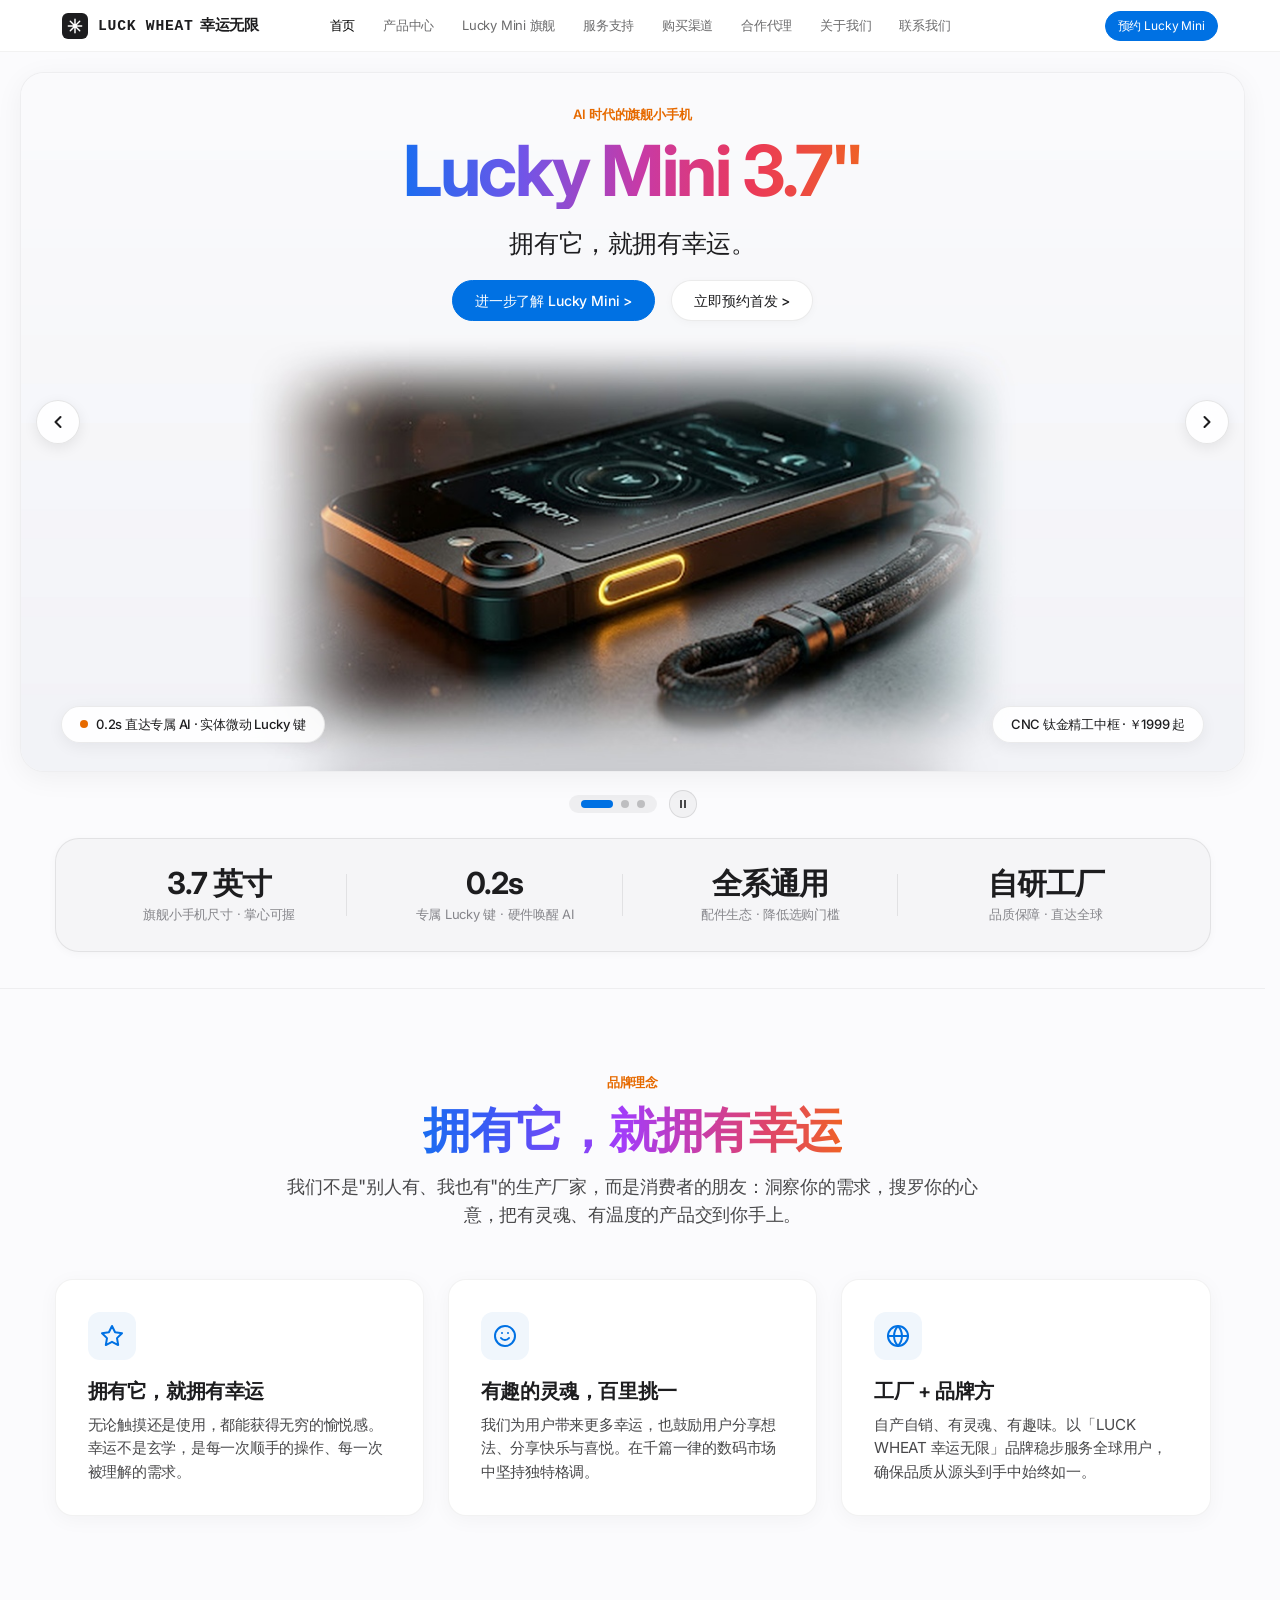
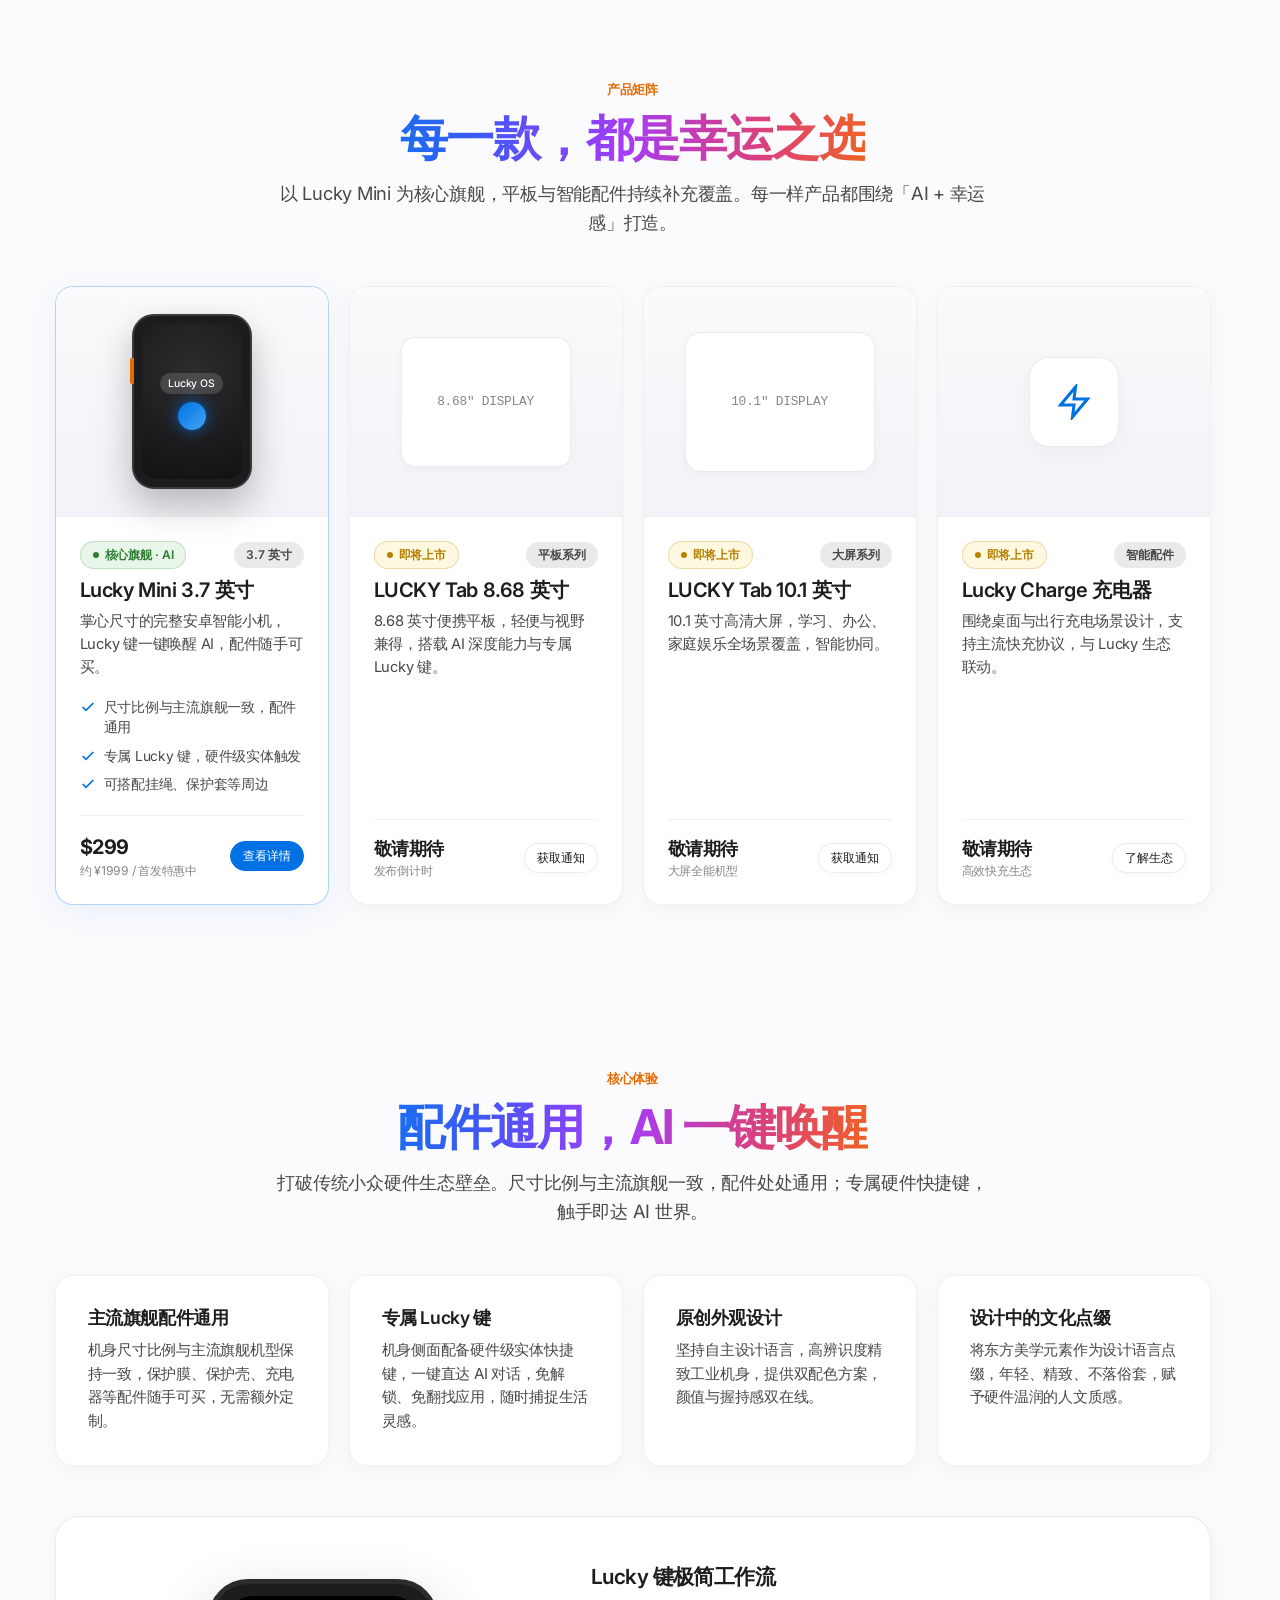
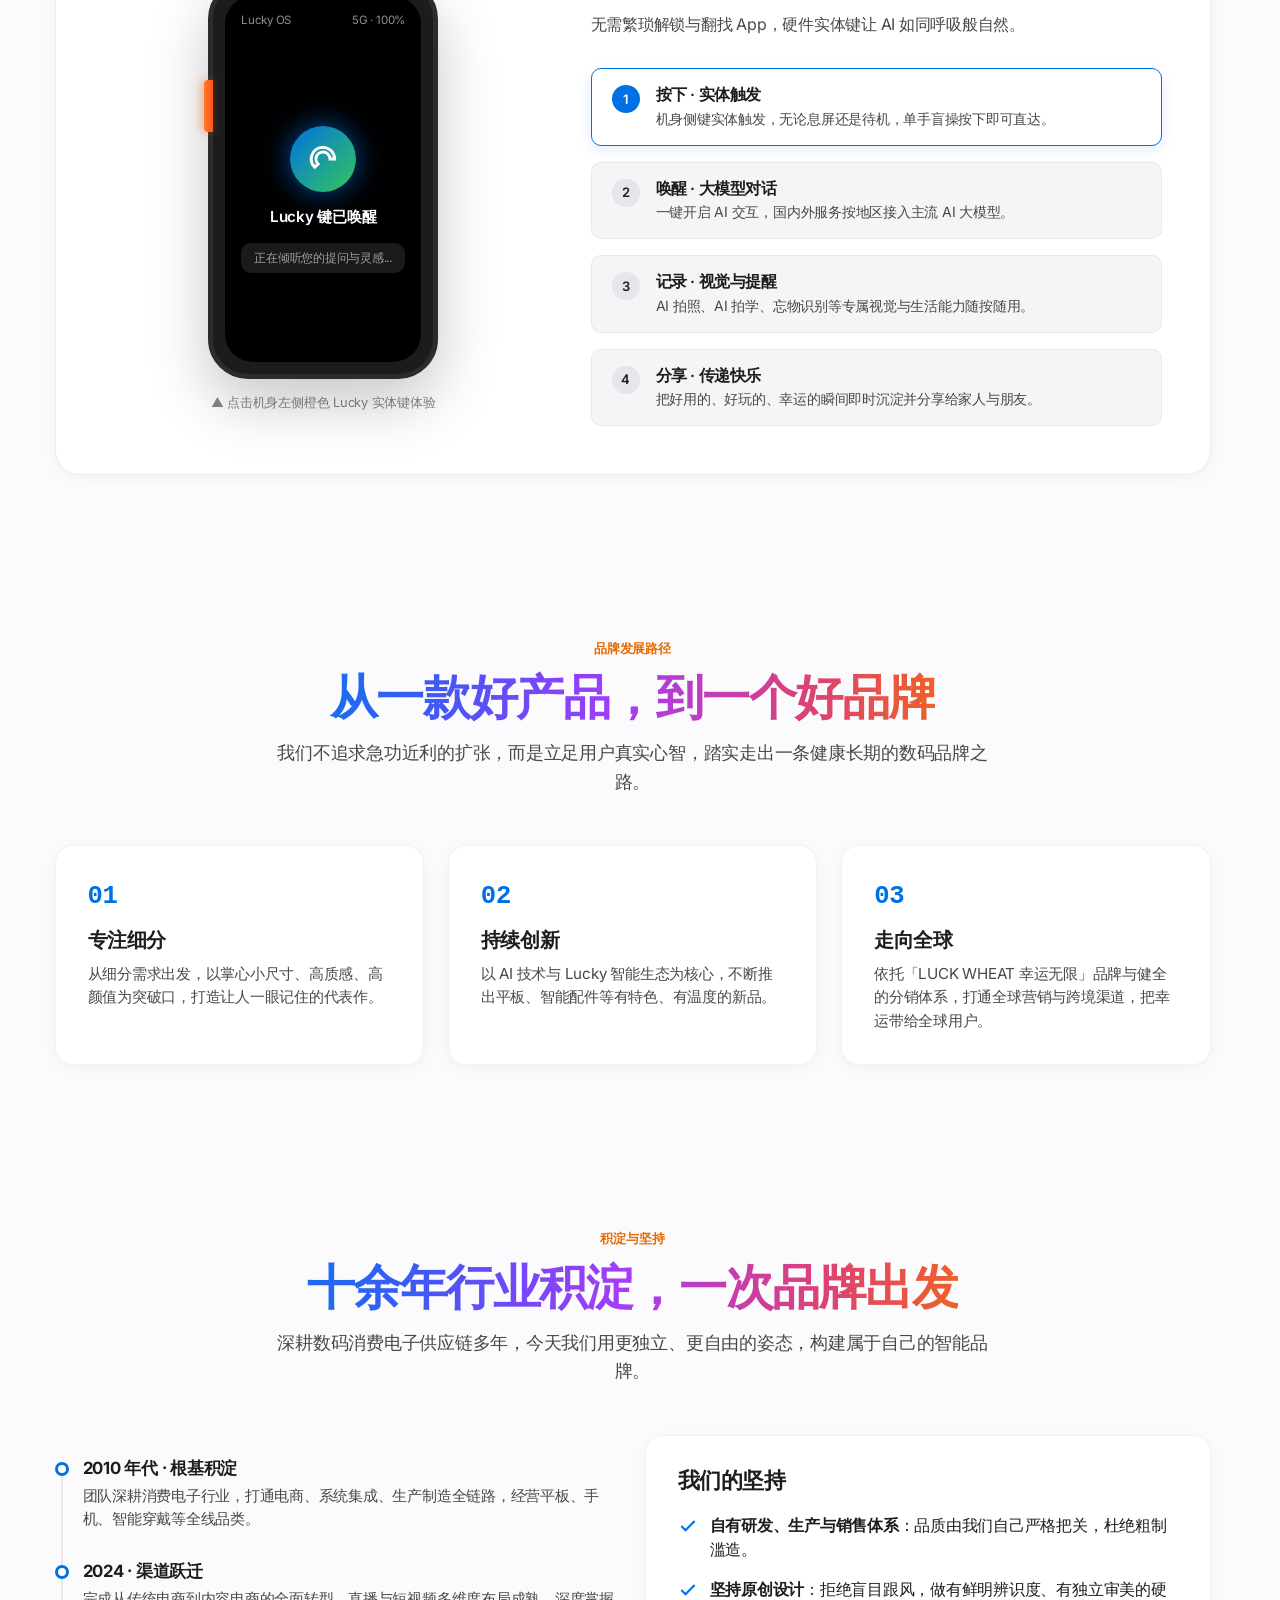
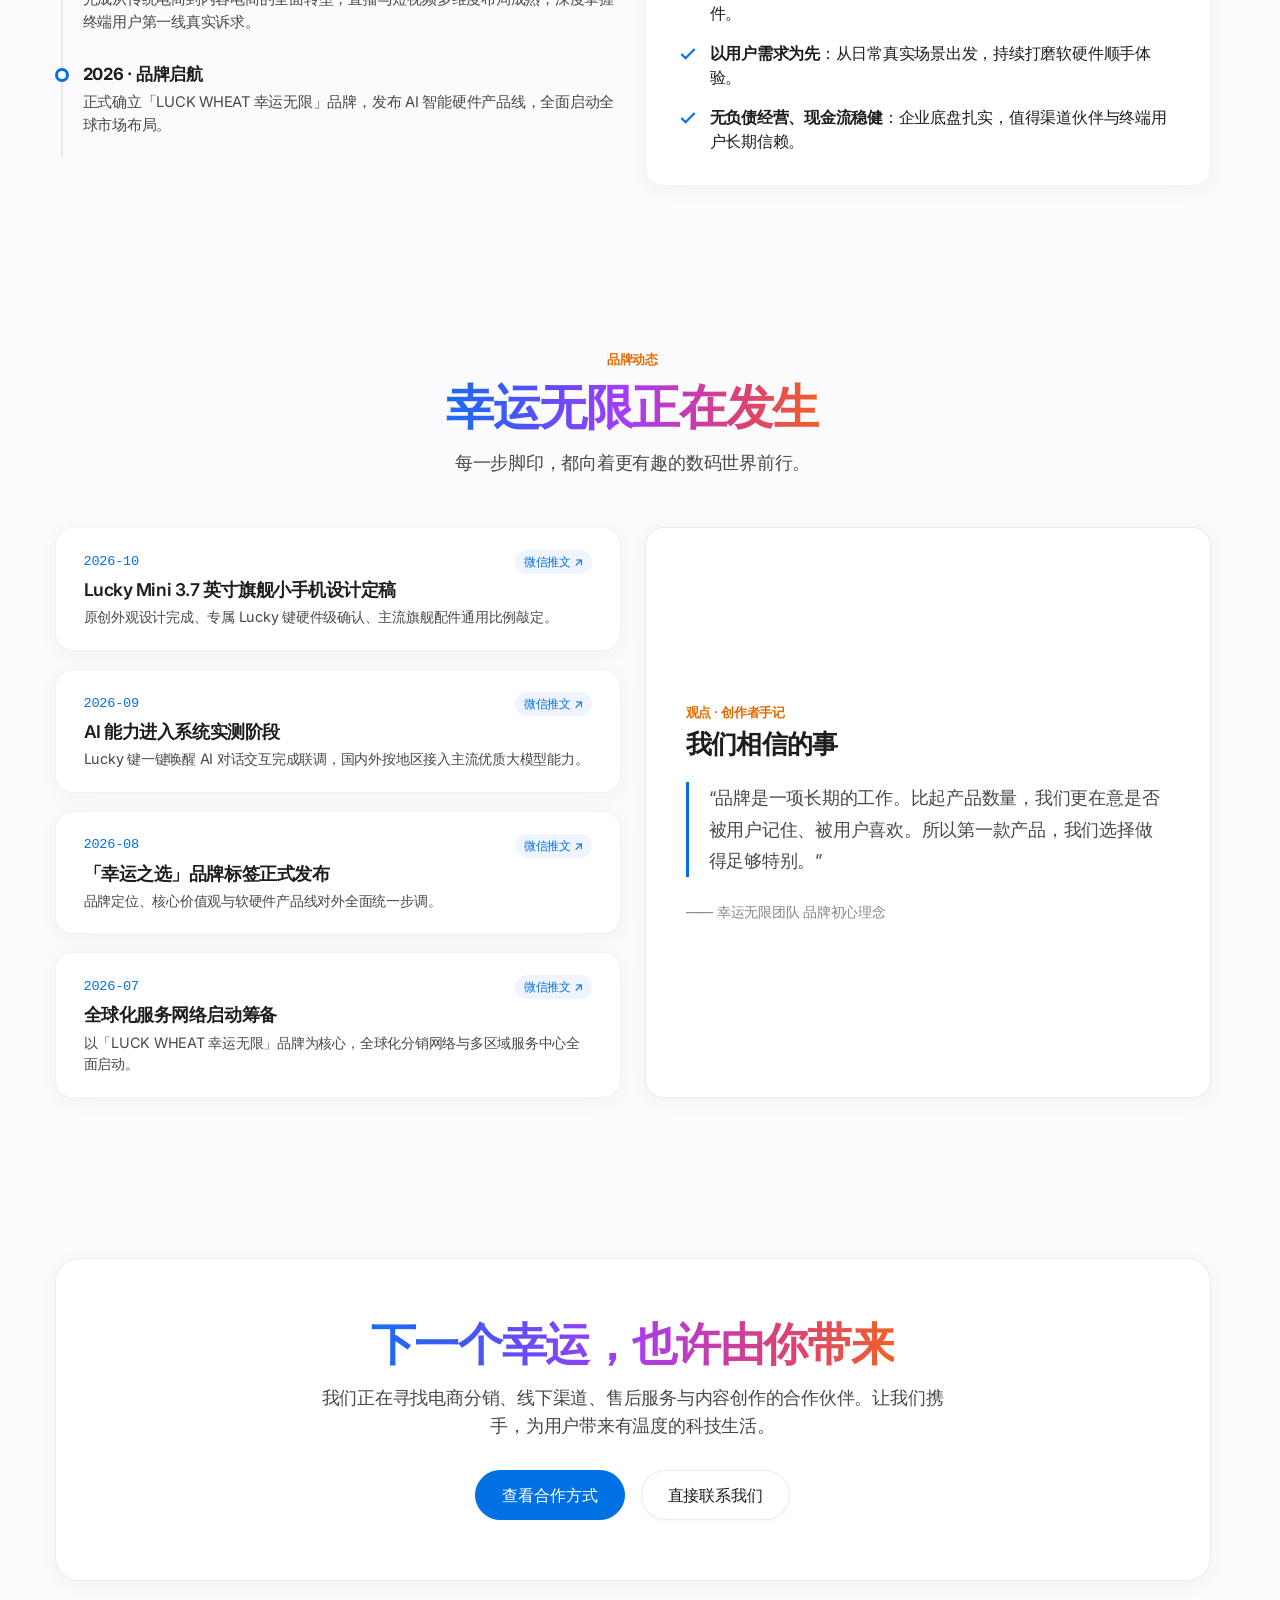
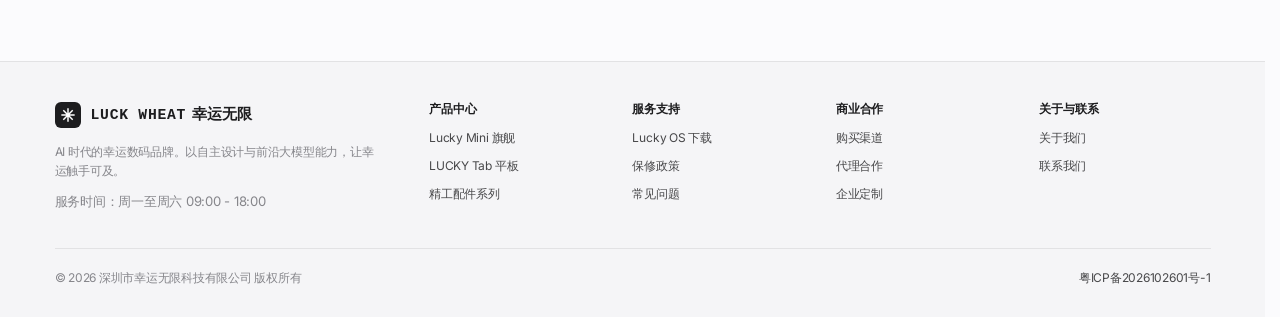
==== commit 5716ac22: "feat(news): add brand news CMS management with WeChat article metadata auto-extraction and direct cl" ====
--- a/index.html
+++ b/index.html
@@ -13,7 +13,7 @@
   <link rel="preconnect" href="https://fonts.googleapis.com">
   <link rel="preconnect" href="https://fonts.gstatic.com" crossorigin>
   <link href="https://fonts.googleapis.com/css2?family=Inter:wght@300;400;500;600;700&display=swap" rel="stylesheet">
-  <link rel="stylesheet" href="css/style.css?v=20261116_v6">
+  <link rel="stylesheet" href="css/style.css?v=20261116_v7">
 </head>
 <body>
   <!-- 无障碍跳跃链接 -->
@@ -583,31 +583,43 @@
         </div>
 
         <div class="grid-2">
-          <!-- 动态列表 -->
-          <div style="display: flex; flex-direction: column; gap: 18px;">
-            <div class="card" style="padding: 22px 28px;">
-              <div style="font-family: var(--font-mono); font-size: 0.85rem; color: var(--brand-primary); margin-bottom: 6px;">2026-10</div>
+          <!-- 动态列表 (支持后台动态配置与微信公众号跳转) -->
+          <div style="display: flex; flex-direction: column; gap: 18px;" id="brand-news-list">
+            <a href="https://mp.weixin.qq.com" target="_blank" rel="noopener noreferrer" class="card brand-news-card" style="padding: 22px 28px;">
+              <div style="display: flex; justify-content: space-between; align-items: center; margin-bottom: 6px;">
+                <div style="font-family: var(--font-mono); font-size: 0.85rem; color: var(--brand-primary);">2026-10</div>
+                <span class="news-link-badge">微信推文 ↗</span>
+              </div>
               <h3 style="font-size: 1.1rem; margin-bottom: 6px;">Lucky Mini 3.7 英寸旗舰小手机设计定稿</h3>
-              <p style="font-size: 0.9rem; color: var(--text-secondary);">原创外观设计完成、专属 Lucky 键硬件级确认、主流旗舰配件通用比例敲定。</p>
-            </div>
-
-            <div class="card" style="padding: 22px 28px;">
-              <div style="font-family: var(--font-mono); font-size: 0.85rem; color: var(--brand-primary); margin-bottom: 6px;">2026-09</div>
+              <p style="font-size: 0.9rem; color: var(--text-secondary); margin: 0;">原创外观设计完成、专属 Lucky 键硬件级确认、主流旗舰配件通用比例敲定。</p>
+            </a>
+
+            <a href="https://mp.weixin.qq.com" target="_blank" rel="noopener noreferrer" class="card brand-news-card" style="padding: 22px 28px;">
+              <div style="display: flex; justify-content: space-between; align-items: center; margin-bottom: 6px;">
+                <div style="font-family: var(--font-mono); font-size: 0.85rem; color: var(--brand-primary);">2026-09</div>
+                <span class="news-link-badge">微信推文 ↗</span>
+              </div>
               <h3 style="font-size: 1.1rem; margin-bottom: 6px;">AI 能力进入系统实测阶段</h3>
-              <p style="font-size: 0.9rem; color: var(--text-secondary);">Lucky 键一键唤醒 AI 对话交互完成联调，国内外按地区接入主流优质大模型能力。</p>
-            </div>
-
-            <div class="card" style="padding: 22px 28px;">
-              <div style="font-family: var(--font-mono); font-size: 0.85rem; color: var(--brand-primary); margin-bottom: 6px;">2026-08</div>
+              <p style="font-size: 0.9rem; color: var(--text-secondary); margin: 0;">Lucky 键一键唤醒 AI 对话交互完成联调，国内外按地区接入主流优质大模型能力。</p>
+            </a>
+
+            <a href="https://mp.weixin.qq.com" target="_blank" rel="noopener noreferrer" class="card brand-news-card" style="padding: 22px 28px;">
+              <div style="display: flex; justify-content: space-between; align-items: center; margin-bottom: 6px;">
+                <div style="font-family: var(--font-mono); font-size: 0.85rem; color: var(--brand-primary);">2026-08</div>
+                <span class="news-link-badge">微信推文 ↗</span>
+              </div>
               <h3 style="font-size: 1.1rem; margin-bottom: 6px;">「幸运之选」品牌标签正式发布</h3>
-              <p style="font-size: 0.9rem; color: var(--text-secondary);">品牌定位、核心价值观与软硬件产品线对外全面统一步调。</p>
-            </div>
-
-            <div class="card" style="padding: 22px 28px;">
-              <div style="font-family: var(--font-mono); font-size: 0.85rem; color: var(--brand-primary); margin-bottom: 6px;">2026-07</div>
+              <p style="font-size: 0.9rem; color: var(--text-secondary); margin: 0;">品牌定位、核心价值观与软硬件产品线对外全面统一步调。</p>
+            </a>
+
+            <a href="https://mp.weixin.qq.com" target="_blank" rel="noopener noreferrer" class="card brand-news-card" style="padding: 22px 28px;">
+              <div style="display: flex; justify-content: space-between; align-items: center; margin-bottom: 6px;">
+                <div style="font-family: var(--font-mono); font-size: 0.85rem; color: var(--brand-primary);">2026-07</div>
+                <span class="news-link-badge">微信推文 ↗</span>
+              </div>
               <h3 style="font-size: 1.1rem; margin-bottom: 6px;">全球化服务网络启动筹备</h3>
-              <p style="font-size: 0.9rem; color: var(--text-secondary);">以「LUCK WHEAT 幸运无限」品牌为核心，全球化分销网络与多区域服务中心全面启动。</p>
-            </div>
+              <p style="font-size: 0.9rem; color: var(--text-secondary); margin: 0;">以「LUCK WHEAT 幸运无限」品牌为核心，全球化分销网络与多区域服务中心全面启动。</p>
+            </a>
           </div>
 
           <!-- 观点卡 -->
--- a/css/style.css
+++ b/css/style.css
@@ -817,6 +817,166 @@
 }
 
 /* ==========================================================================
+   子页面顶部全景 Banner (Apple Style Subpage Hero Banner)
+   ========================================================================== */
+.subpage-banner-section {
+  padding: 24px 0 28px;
+  background: transparent;
+}
+
+.subpage-banner-wrap {
+  max-width: 1400px;
+  margin: 0 auto;
+  padding: 0 20px;
+}
+
+.subpage-banner-card {
+  position: relative;
+  width: 100%;
+  height: 380px;
+  min-height: 340px;
+  border-radius: var(--radius-lg);
+  overflow: hidden;
+  background-color: #f5f5f7;
+  background-size: cover;
+  background-position: center right;
+  background-repeat: no-repeat;
+  box-shadow: 0 6px 24px rgba(0, 0, 0, 0.04);
+  border: 1px solid var(--border-light);
+  display: flex;
+  align-items: center;
+  justify-content: flex-start;
+  transition: transform var(--transition-normal);
+}
+
+.subpage-banner-card::before {
+  content: "";
+  position: absolute;
+  inset: 0;
+  background: linear-gradient(
+    90deg,
+    rgba(255, 255, 255, 0.95) 0%,
+    rgba(255, 255, 255, 0.86) 42%,
+    rgba(255, 255, 255, 0.5) 65%,
+    rgba(255, 255, 255, 0) 88%
+  );
+  z-index: 1;
+  pointer-events: none;
+}
+
+.subpage-banner-overlay {
+  position: relative;
+  z-index: 2;
+  max-width: 680px;
+  padding: 40px 48px;
+  display: flex;
+  flex-direction: column;
+  align-items: flex-start;
+  text-align: left;
+}
+
+.subpage-banner-overlay .breadcrumbs {
+  margin-bottom: 12px;
+  padding: 0;
+  background: transparent;
+}
+
+.subpage-banner-overlay .breadcrumbs a {
+  color: var(--text-secondary);
+  font-weight: 500;
+}
+
+.subpage-banner-overlay .breadcrumbs a:hover {
+  color: var(--apple-blue);
+}
+
+.subpage-banner-eyebrow {
+  display: inline-flex;
+  align-items: center;
+  gap: 6px;
+  font-size: 13px;
+  font-weight: 600;
+  letter-spacing: 0.04em;
+  color: var(--lucky-action);
+  margin-bottom: 8px;
+  text-transform: uppercase;
+}
+
+.subpage-banner-title {
+  font-size: clamp(2.2rem, 3.8vw, 3.2rem);
+  font-weight: 700;
+  letter-spacing: -0.035em;
+  line-height: 1.15;
+  margin: 0 0 12px;
+  background: linear-gradient(90deg, #1b6df0 0%, #385bf5 15%, #6a4bf7 30%, #a43cf8 48%, #c63dae 65%, #dc4273 80%, #ef6126 100%);
+  -webkit-background-clip: text;
+  -webkit-text-fill-color: transparent;
+  background-clip: text;
+  display: inline-block;
+}
+
+.subpage-banner-desc {
+  font-size: clamp(1.02rem, 1.25vw, 1.15rem);
+  color: var(--text-secondary);
+  line-height: 1.6;
+  margin: 0;
+  max-width: 620px;
+}
+
+@media (max-width: 900px) {
+  .subpage-banner-card {
+    height: 320px;
+    min-height: 300px;
+    background-position: 70% center;
+  }
+  .subpage-banner-card::before {
+    background: linear-gradient(
+      90deg,
+      rgba(255, 255, 255, 0.96) 0%,
+      rgba(255, 255, 255, 0.88) 55%,
+      rgba(255, 255, 255, 0.4) 100%
+    );
+  }
+  .subpage-banner-overlay {
+    padding: 30px 28px;
+    max-width: 100%;
+  }
+}
+
+@media (max-width: 640px) {
+  .subpage-banner-section {
+    padding: 12px 0 18px;
+  }
+  .subpage-banner-wrap {
+    padding: 0 12px;
+  }
+  .subpage-banner-card {
+    height: auto;
+    min-height: 260px;
+    border-radius: var(--radius-md);
+    background-position: right center;
+  }
+  .subpage-banner-card::before {
+    background: linear-gradient(
+      180deg,
+      rgba(255, 255, 255, 0.95) 0%,
+      rgba(255, 255, 255, 0.92) 65%,
+      rgba(255, 255, 255, 0.75) 100%
+    );
+  }
+  .subpage-banner-overlay {
+    padding: 24px 20px;
+  }
+  .subpage-banner-title {
+    font-size: 1.85rem;
+    margin-bottom: 8px;
+  }
+  .subpage-banner-desc {
+    font-size: 0.92rem;
+  }
+}
+
+/* ==========================================================================
    Apple 风格 Hero 首屏
    ========================================================================== */
 .hero-section {
@@ -1834,6 +1994,45 @@
   display: flex;
   justify-content: flex-end;
   margin-top: 10px;
+}
+
+/* ==========================================================================
+   品牌动态卡片 (可点击直达微信公众号/资讯链接)
+   ========================================================================== */
+.brand-news-card {
+  text-decoration: none !important;
+  display: block;
+  color: inherit;
+  transition: transform var(--transition-fast), box-shadow var(--transition-fast), border-color var(--transition-fast);
+  cursor: pointer;
+}
+
+.brand-news-card:hover {
+  transform: translateY(-2px);
+  box-shadow: 0 10px 24px rgba(0, 0, 0, 0.08);
+  border-color: rgba(27, 109, 240, 0.4);
+}
+
+.brand-news-card:hover h3 {
+  color: var(--apple-blue) !important;
+}
+
+.news-link-badge {
+  font-size: 0.75rem;
+  padding: 3px 9px;
+  border-radius: var(--radius-pill);
+  background: #f0f4ff;
+  color: var(--apple-blue);
+  font-weight: 500;
+  display: inline-flex;
+  align-items: center;
+  gap: 3px;
+  transition: all var(--transition-fast);
+}
+
+.brand-news-card:hover .news-link-badge {
+  background: var(--apple-blue);
+  color: #ffffff;
 }
 
 /* ==========================================================================
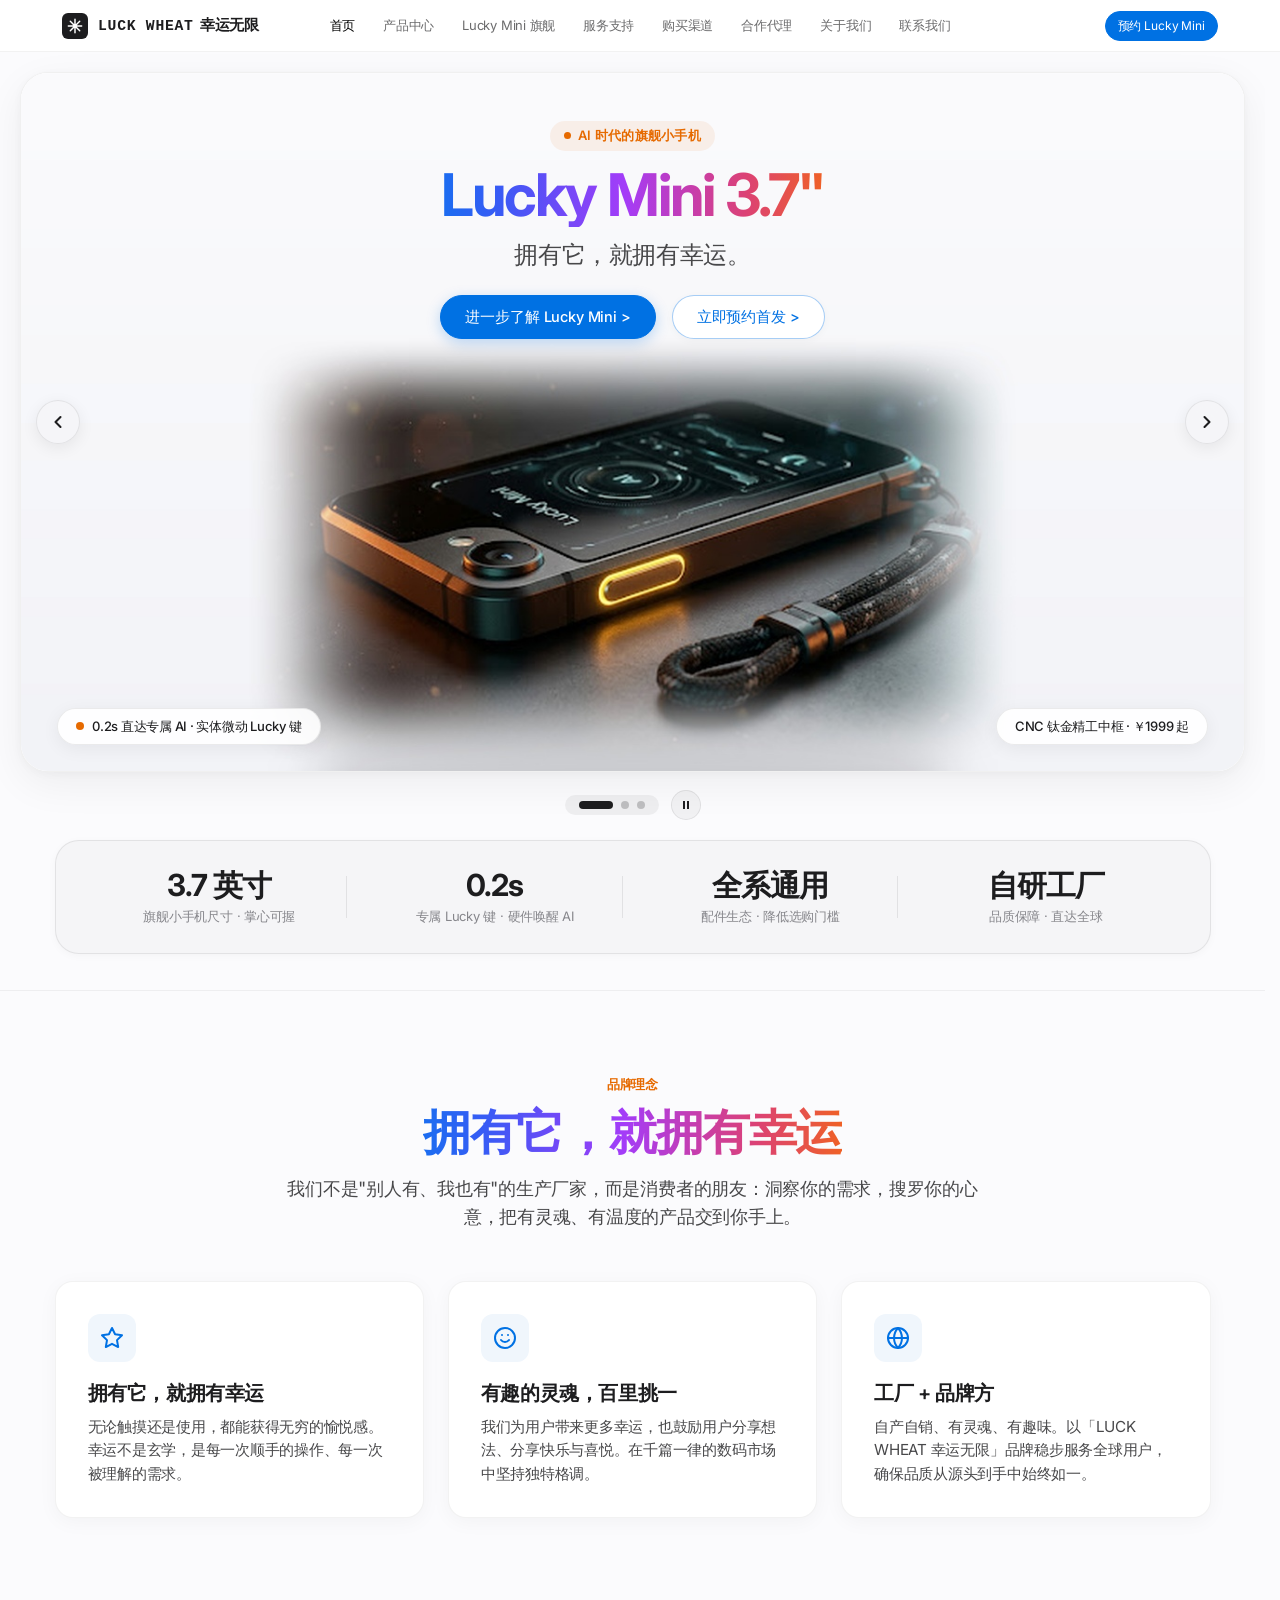
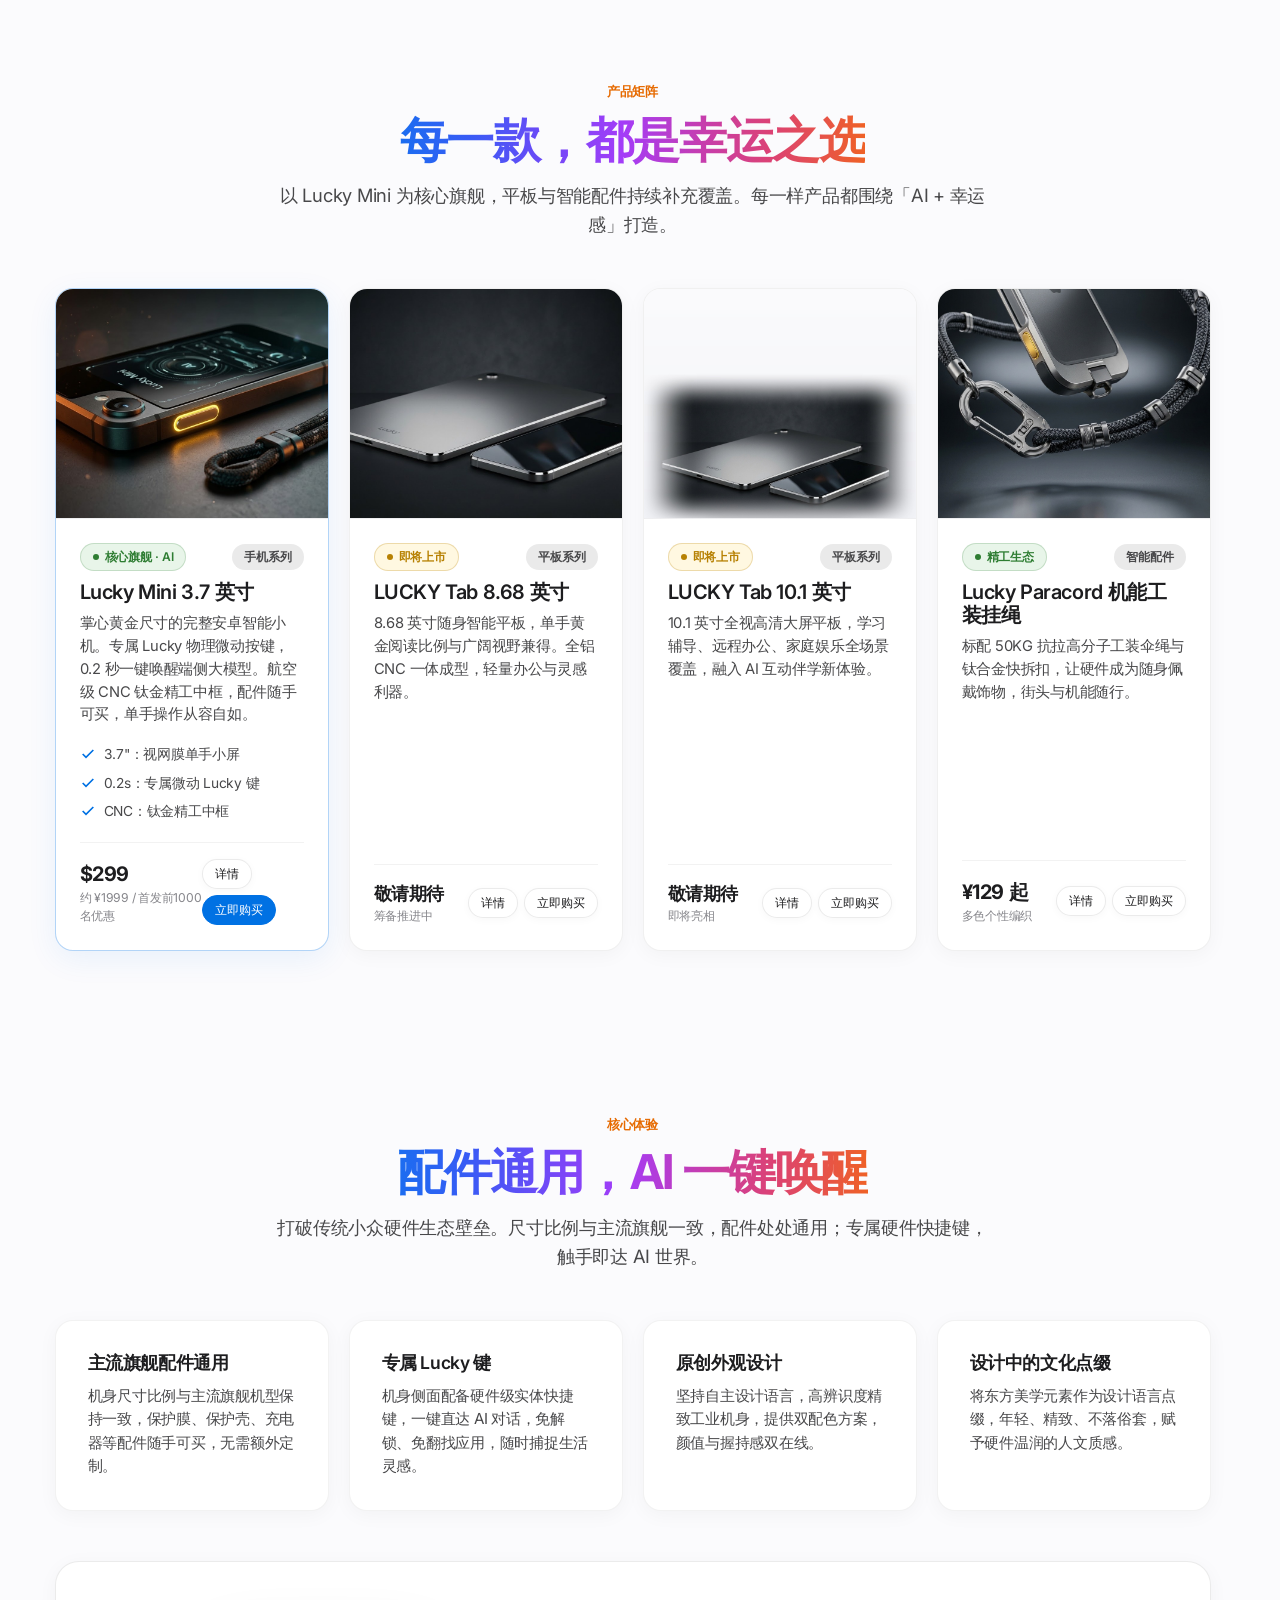
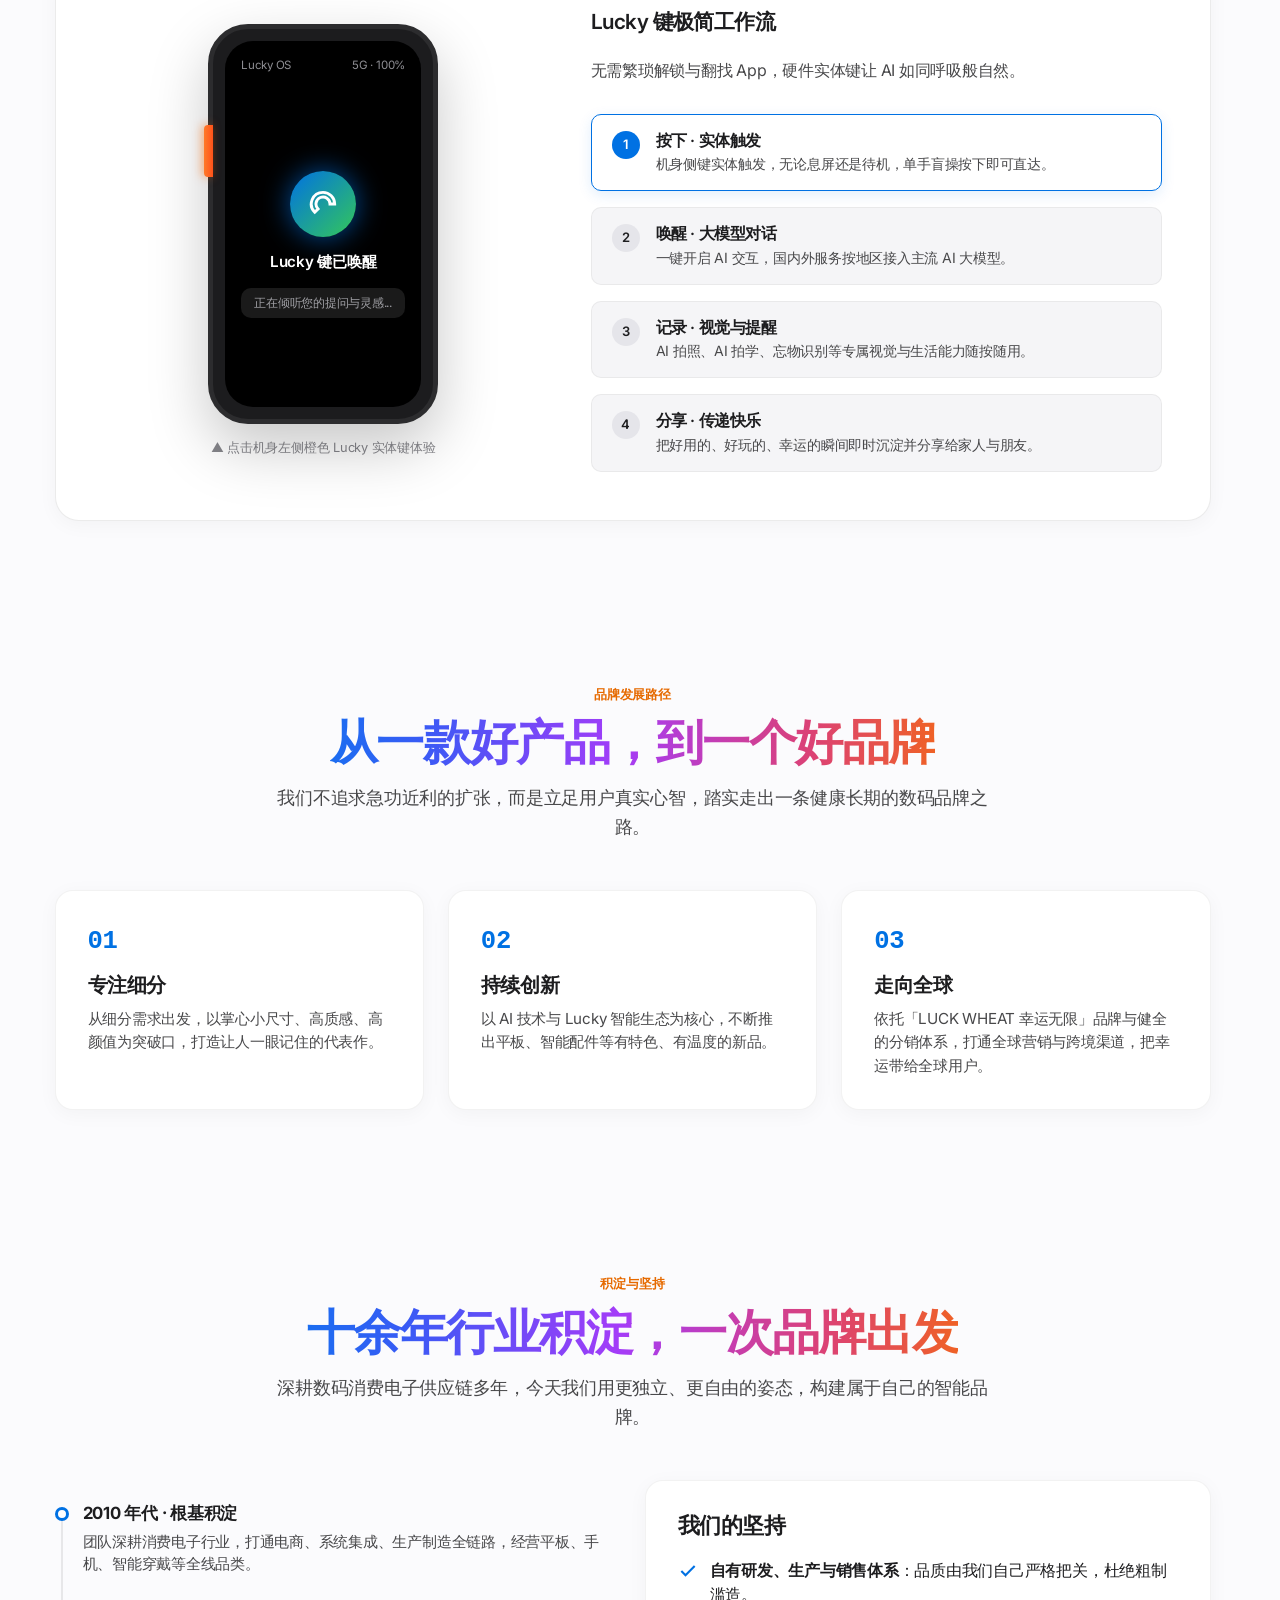
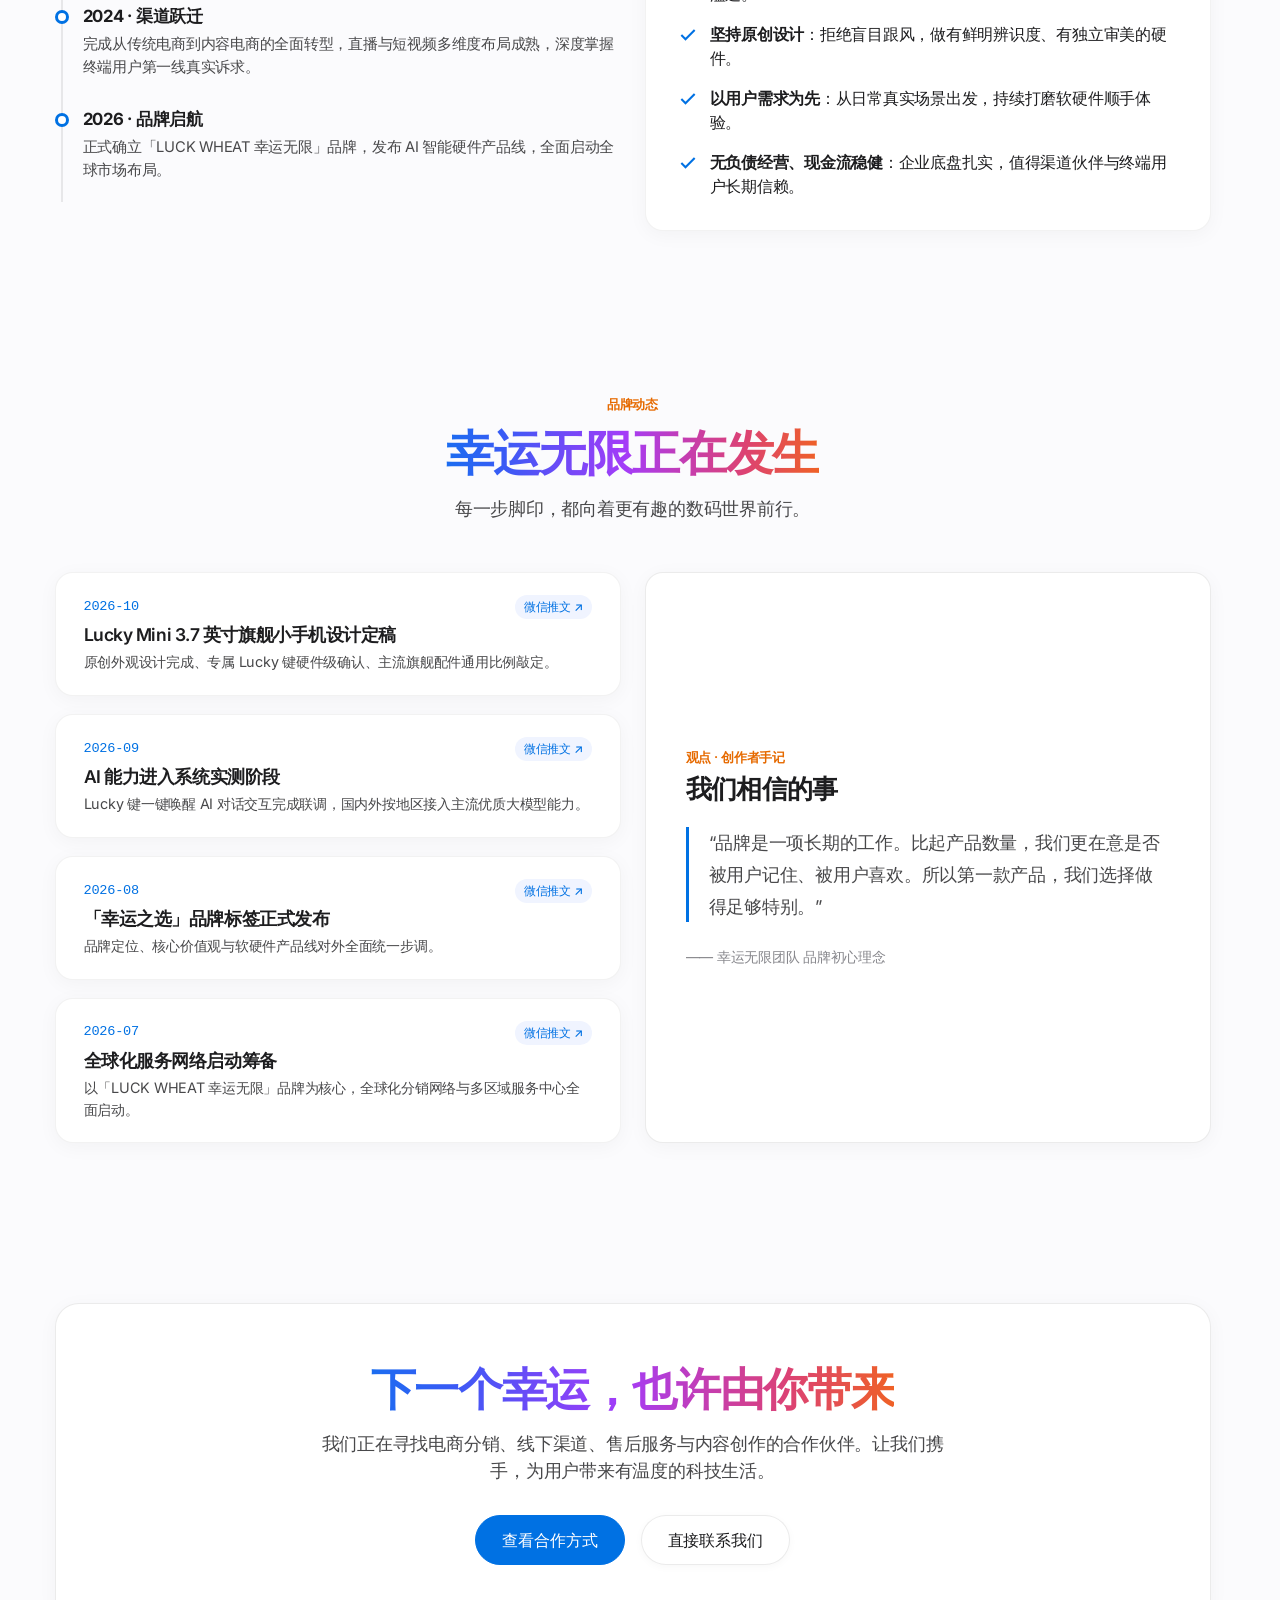
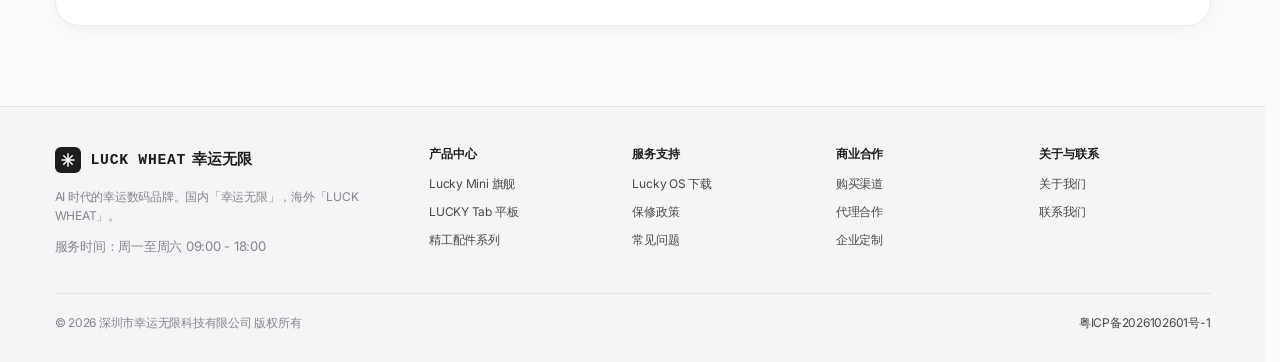
==== commit 46b02aaa: "feat(cms): upgrade modular CMS admin with real server persistence, image upload, security hardening," ====
--- a/index.html
+++ b/index.html
@@ -13,7 +13,7 @@
   <link rel="preconnect" href="https://fonts.googleapis.com">
   <link rel="preconnect" href="https://fonts.gstatic.com" crossorigin>
   <link href="https://fonts.googleapis.com/css2?family=Inter:wght@300;400;500;600;700&display=swap" rel="stylesheet">
-  <link rel="stylesheet" href="css/style.css?v=20261116_v7">
+  <link rel="stylesheet" href="css/style.css?v=20261123_v13">
 </head>
 <body>
   <!-- 无障碍跳跃链接 -->
@@ -103,8 +103,8 @@
                 <h2 class="hero-title">LUCKY Tab 8.68"</h2>
                 <p class="hero-subtitle">轻薄在握，灵感无限。</p>
                 <div class="hero-actions">
-                  <a href="products.html" class="btn btn-primary btn-md">探索平板详情 &gt;</a>
-                  <a href="#notify" class="btn btn-secondary btn-md">加入预约清单 &gt;</a>
+                  <a href="products.html?product=lucky-tab-8" class="btn btn-primary btn-md">探索平板详情 &gt;</a>
+                  <a href="channels.html?product=lucky-tab-8" class="btn btn-secondary btn-md">加入预约清单 &gt;</a>
                 </div>
               </div>
               <div class="hero-card-badges">
@@ -671,7 +671,7 @@
           <p class="footer-desc">
             AI 时代的幸运数码品牌。以自主设计与前沿大模型能力，让幸运触手可及。
           </p>
-          <p style="font-size: 0.82rem; color: var(--text-muted);">
+          <p class="service-hours-text" style="font-size: 0.82rem; color: var(--text-muted);">
             服务时间：周一至周六 09:00 - 18:00
           </p>
         </div>
@@ -728,8 +728,9 @@
     </div>
   </footer>
 
-  <script src="data/site_default_data.js"></script>
-  <script src="js/cms-bridge.js"></script>
-  <script src="js/main.js"></script>
+  <script src="data/site_default_data.js?v=20261125"></script>
+  <script src="data/site_live_data.js?v=20261125"></script>
+  <script src="js/cms-bridge.js?v=20261125"></script>
+  <script src="js/main.js?v=20261125"></script>
 </body>
 </html>
--- a/css/style.css
+++ b/css/style.css
@@ -471,8 +471,7 @@
 }
 
 /* ==========================================================================
-   Apple 风格 Hero 首屏大型全幅可切换轮播 Banner (Carousel)
-   整张大图作为一个整体进行左右切换，文字置于背景大图之上 (Pure Light Studio)
+   Apple 官网经典纯白影棚风格 Hero 轮播 Banner (保留圆角卡片容器，纯白底)
    ========================================================================== */
 .hero-carousel-section {
   padding: 20px 0 36px;
@@ -494,11 +493,11 @@
   width: 100%;
   height: 700px;
   min-height: 620px;
-  border-radius: var(--radius-lg);
+  border-radius: 28px;
   overflow: hidden;
-  background: #fbfbfd;
-  box-shadow: 0 6px 28px rgba(0, 0, 0, 0.05);
-  border: 1px solid var(--border-light);
+  background: #ffffff;
+  box-shadow: 0 12px 40px rgba(0, 0, 0, 0.06), 0 2px 10px rgba(0, 0, 0, 0.03);
+  border: 1px solid rgba(0, 0, 0, 0.06);
 }
 
 .hero-slide {
@@ -509,7 +508,7 @@
   opacity: 0;
   visibility: hidden;
   transform: scale(1.015);
-  transition: opacity 0.65s cubic-bezier(0.25, 0.1, 0.25, 1), transform 0.65s cubic-bezier(0.25, 0.1, 0.25, 1);
+  transition: opacity 0.65s cubic-bezier(0.25, 0.1, 0.25, 1), transform 0.75s cubic-bezier(0.25, 0.1, 0.25, 1);
   pointer-events: none;
   z-index: 1;
 }
@@ -522,11 +521,12 @@
   z-index: 2;
 }
 
-/* 整张大图卡片 (整块都是可随时自由更换的大背景图) */
+/* 纯白影棚整张大图卡片，无暗色遮罩 */
 .hero-banner-card {
   position: relative;
   width: 100%;
   height: 100%;
+  background-color: #ffffff;
   background-size: cover;
   background-position: center bottom;
   background-repeat: no-repeat;
@@ -534,10 +534,10 @@
   flex-direction: column;
   align-items: center;
   justify-content: flex-start;
-  padding-top: 32px;
-}
-
-/* 浮动在整张大背景图上方的文字层 */
+  padding-top: 48px;
+}
+
+/* 浮动在纯白背景图上方的文字层 */
 .hero-banner-overlay {
   position: relative;
   z-index: 5;
@@ -549,6 +549,30 @@
   align-items: center;
 }
 
+.hero-banner-overlay .eyebrow {
+  display: inline-flex;
+  align-items: center;
+  gap: 7px;
+  font-size: 13px;
+  font-weight: 600;
+  letter-spacing: 0.02em;
+  color: var(--lucky-action);
+  background: rgba(230, 106, 0, 0.08);
+  padding: 5px 14px;
+  border-radius: var(--radius-pill);
+  margin-bottom: 12px;
+}
+
+.hero-banner-overlay .eyebrow-blue {
+  color: var(--apple-blue);
+  background: rgba(0, 113, 227, 0.08);
+}
+
+.hero-banner-overlay .eyebrow-green {
+  color: #1f8b4c;
+  background: rgba(52, 199, 89, 0.1);
+}
+
 .eyebrow {
   display: inline-flex;
   align-items: center;
@@ -583,18 +607,18 @@
   background: #34c759;
 }
 
-/* Apple Intelligence 官方标志性炫彩渐变大标题 */
-.hero-title {
-  font-size: clamp(2.4rem, 4.4vw, 3.6rem);
+/* Apple 官网标志性彩虹渐变主标题（全局强制锁定，不受换图/换文案影响） */
+.hero-banner-overlay .hero-title {
+  font-size: clamp(2.6rem, 4.6vw, 4rem);
   font-weight: 700;
-  line-height: 1.12;
-  letter-spacing: -0.03em;
-  margin: 4px 0 6px;
-  background: linear-gradient(90deg, #1b6df0 0%, #7155e8 26%, #c83aa6 52%, #eb3958 76%, #ef6126 100%);
-  -webkit-background-clip: text;
-  background-clip: text;
-  -webkit-text-fill-color: transparent;
-  color: transparent;
+  line-height: 1.1;
+  letter-spacing: -0.035em;
+  margin: 0 0 10px;
+  background: linear-gradient(90deg, #1b6df0 0%, #385bf5 15%, #6a4bf7 30%, #a43cf8 48%, #c63dae 65%, #dc4273 80%, #ef6126 100%) !important;
+  -webkit-background-clip: text !important;
+  background-clip: text !important;
+  -webkit-text-fill-color: transparent !important;
+  color: transparent !important;
   display: inline-block;
 }
 
@@ -607,11 +631,11 @@
   display: inline-block;
 }
 
-.hero-subtitle {
-  font-size: clamp(1.15rem, 2vw, 1.55rem);
+.hero-banner-overlay .hero-subtitle {
+  font-size: clamp(1.15rem, 1.9vw, 1.48rem);
   font-weight: 400;
-  color: var(--text-primary);
-  margin: 0 0 4px;
+  color: #48484a;
+  margin: 0 0 6px;
   letter-spacing: -0.015em;
 }
 
@@ -619,26 +643,53 @@
   display: flex;
   align-items: center;
   justify-content: center;
-  gap: 16px;
-  margin-top: 14px;
+  gap: 14px;
+  margin-top: 16px;
   flex-wrap: wrap;
 }
 
+.hero-banner-overlay .btn-primary {
+  background: var(--apple-blue);
+  color: #ffffff;
+  border-color: var(--apple-blue);
+  box-shadow: 0 4px 14px rgba(0, 113, 227, 0.25);
+}
+
+.hero-banner-overlay .btn-primary:hover {
+  background: var(--apple-blue-hover);
+  transform: translateY(-1px);
+  box-shadow: 0 6px 20px rgba(0, 113, 227, 0.35);
+}
+
+.hero-banner-overlay .btn-secondary {
+  background: rgba(255, 255, 255, 0.92);
+  color: var(--apple-blue);
+  border: 1px solid rgba(0, 113, 227, 0.35);
+  box-shadow: 0 2px 8px rgba(0, 0, 0, 0.03);
+}
+
+.hero-banner-overlay .btn-secondary:hover {
+  background: var(--apple-blue);
+  border-color: var(--apple-blue);
+  color: #ffffff;
+  transform: translateY(-1px);
+}
+
 .btn-md {
-  padding: 9px 22px;
-  font-size: 14px;
+  padding: 10px 24px;
+  font-size: 14.5px;
   font-weight: 500;
 }
 
-/* 位于大图底部的浮动规格徽章 */
+/* 位于大图底部的浅色毛玻璃浮动规格徽章 */
 .hero-card-badges {
   position: absolute;
-  bottom: 28px;
+  bottom: 26px;
   left: 0;
   right: 0;
   display: flex;
   justify-content: space-between;
-  padding: 0 40px;
+  padding: 0 36px;
   pointer-events: none;
   z-index: 6;
 }
@@ -652,8 +703,8 @@
   padding: 8px 18px;
   font-size: 13px;
   font-weight: 500;
-  color: var(--text-primary);
-  box-shadow: 0 4px 16px rgba(0, 0, 0, 0.06);
+  color: #1d1d1f;
+  box-shadow: 0 4px 18px rgba(0, 0, 0, 0.06);
   display: flex;
   align-items: center;
   gap: 8px;
@@ -675,7 +726,7 @@
   100% { box-shadow: 0 0 0 0 rgba(230, 106, 0, 0); }
 }
 
-/* 轮播悬浮微动圆钮 (Apple 极简磨砂圆钮) */
+/* 轮播悬浮微动圆钮 (Apple 极简浅色磨砂圆钮) */
 .carousel-arrow {
   position: absolute;
   top: 50%;
@@ -684,17 +735,17 @@
   width: 44px;
   height: 44px;
   border-radius: 50%;
-  background: rgba(255, 255, 255, 0.88);
+  background: rgba(245, 245, 247, 0.88);
   backdrop-filter: saturate(180%) blur(16px);
   -webkit-backdrop-filter: saturate(180%) blur(16px);
-  border: 1px solid rgba(0, 0, 0, 0.1);
-  color: var(--text-primary);
+  border: 1px solid rgba(0, 0, 0, 0.08);
+  color: #1d1d1f;
   display: flex;
   align-items: center;
   justify-content: center;
   cursor: pointer;
   transition: all 0.2s cubic-bezier(0.25, 0.1, 0.25, 1);
-  box-shadow: 0 4px 14px rgba(0, 0, 0, 0.08);
+  box-shadow: 0 4px 16px rgba(0, 0, 0, 0.07);
 }
 
 .carousel-arrow svg {
@@ -705,7 +756,7 @@
 .carousel-arrow:hover {
   background: #ffffff;
   transform: translateY(-50%) scale(1.08);
-  box-shadow: 0 6px 22px rgba(0, 0, 0, 0.14);
+  box-shadow: 0 6px 22px rgba(0, 0, 0, 0.12);
   color: var(--apple-blue);
 }
 
@@ -721,7 +772,7 @@
   right: 36px;
 }
 
-/* 轮播底部胶囊指示条 */
+/* 轮播底部 Apple 极简胶囊指示条 */
 .carousel-pagination-bar {
   display: flex;
   align-items: center;
@@ -737,7 +788,7 @@
   align-items: center;
   gap: 8px;
   background: rgba(0, 0, 0, 0.05);
-  padding: 5px 12px;
+  padding: 6px 14px;
   border-radius: var(--radius-pill);
 }
 
@@ -746,7 +797,7 @@
   border-radius: var(--radius-pill);
   border: none;
   cursor: pointer;
-  transition: all 0.3s cubic-bezier(0.4, 0, 0.2, 1);
+  transition: all 0.35s cubic-bezier(0.4, 0, 0.2, 1);
   outline: none;
   background: rgba(0, 0, 0, 0.2);
   width: 8px;
@@ -754,8 +805,8 @@
 }
 
 .indicator-pill.active {
-  width: 32px;
-  background: var(--apple-blue);
+  width: 34px;
+  background: #1d1d1f;
 }
 
 .indicator-pill:hover:not(.active) {
@@ -763,23 +814,23 @@
 }
 
 .carousel-play-toggle {
-  width: 28px;
-  height: 28px;
+  width: 30px;
+  height: 30px;
   border-radius: 50%;
-  border: 1px solid rgba(0, 0, 0, 0.1);
+  border: 1px solid rgba(0, 0, 0, 0.08);
   background: rgba(0, 0, 0, 0.04);
   display: flex;
   align-items: center;
   justify-content: center;
   cursor: pointer;
-  color: var(--text-secondary);
+  color: var(--text-primary);
   transition: all 0.2s ease;
   padding: 0;
 }
 
 .carousel-play-toggle:hover {
-  background: rgba(0, 0, 0, 0.08);
-  color: var(--text-primary);
+  background: rgba(0, 0, 0, 0.09);
+  color: #000000;
 }
 
 .carousel-play-toggle svg {
@@ -799,17 +850,17 @@
 
 @media (max-width: 768px) {
   .carousel-arrow {
-    display: none; /* 移动端采用触控手势滑动 */
+    display: none;
   }
   .hero-carousel-wrap {
     padding: 0 12px;
   }
   .hero-carousel-container {
     height: 520px;
-    border-radius: var(--radius-md);
+    border-radius: 20px;
   }
   .hero-banner-card {
-    padding-top: 32px;
+    padding-top: 34px;
   }
   .hero-desc {
     font-size: 0.88rem;
@@ -820,33 +871,34 @@
    子页面顶部全景 Banner (Apple Style Subpage Hero Banner)
    ========================================================================== */
 .subpage-banner-section {
-  padding: 24px 0 28px;
+  padding: 0 0 28px;
+  width: 100%;
   background: transparent;
 }
 
 .subpage-banner-wrap {
-  max-width: 1400px;
-  margin: 0 auto;
-  padding: 0 20px;
+  width: 100%;
+  max-width: none;
+  margin: 0;
+  padding: 0;
 }
 
 .subpage-banner-card {
   position: relative;
   width: 100%;
-  height: 380px;
-  min-height: 340px;
-  border-radius: var(--radius-lg);
+  height: auto;
+  min-height: clamp(380px, 52vh, 580px);
+  border-radius: 0;
   overflow: hidden;
-  background-color: #f5f5f7;
+  background-color: var(--bg-page);
   background-size: cover;
-  background-position: center right;
+  background-position: center center;
   background-repeat: no-repeat;
-  box-shadow: 0 6px 24px rgba(0, 0, 0, 0.04);
-  border: 1px solid var(--border-light);
+  box-shadow: none;
+  border: none;
   display: flex;
   align-items: center;
   justify-content: flex-start;
-  transition: transform var(--transition-normal);
 }
 
 .subpage-banner-card::before {
@@ -855,20 +907,34 @@
   inset: 0;
   background: linear-gradient(
     90deg,
-    rgba(255, 255, 255, 0.95) 0%,
-    rgba(255, 255, 255, 0.86) 42%,
-    rgba(255, 255, 255, 0.5) 65%,
+    rgba(255, 255, 255, 0.94) 0%,
+    rgba(255, 255, 255, 0.84) 38%,
+    rgba(255, 255, 255, 0.42) 64%,
     rgba(255, 255, 255, 0) 88%
   );
   z-index: 1;
   pointer-events: none;
 }
 
+.subpage-banner-card::after {
+  content: "";
+  position: absolute;
+  left: 0;
+  right: 0;
+  bottom: 0;
+  height: 56px;
+  background: linear-gradient(to bottom, rgba(251, 251, 253, 0) 0%, var(--bg-page) 100%);
+  z-index: 1;
+  pointer-events: none;
+}
+
 .subpage-banner-overlay {
   position: relative;
   z-index: 2;
-  max-width: 680px;
-  padding: 40px 48px;
+  width: 100%;
+  max-width: var(--container-max);
+  margin: 0 auto;
+  padding: 48px 22px;
   display: flex;
   flex-direction: column;
   align-items: flex-start;
@@ -920,52 +986,50 @@
   color: var(--text-secondary);
   line-height: 1.6;
   margin: 0;
-  max-width: 620px;
+  max-width: 600px;
 }
 
 @media (max-width: 900px) {
   .subpage-banner-card {
-    height: 320px;
-    min-height: 300px;
-    background-position: 70% center;
+    min-height: clamp(320px, 46vh, 460px);
+    background-position: 68% center;
   }
   .subpage-banner-card::before {
     background: linear-gradient(
       90deg,
-      rgba(255, 255, 255, 0.96) 0%,
-      rgba(255, 255, 255, 0.88) 55%,
-      rgba(255, 255, 255, 0.4) 100%
+      rgba(255, 255, 255, 0.95) 0%,
+      rgba(255, 255, 255, 0.86) 55%,
+      rgba(255, 255, 255, 0.35) 100%
     );
   }
   .subpage-banner-overlay {
-    padding: 30px 28px;
-    max-width: 100%;
+    padding: 36px 22px;
   }
 }
 
 @media (max-width: 640px) {
   .subpage-banner-section {
-    padding: 12px 0 18px;
+    padding: 0 0 18px;
   }
   .subpage-banner-wrap {
-    padding: 0 12px;
+    padding: 0;
   }
   .subpage-banner-card {
     height: auto;
-    min-height: 260px;
-    border-radius: var(--radius-md);
-    background-position: right center;
+    min-height: clamp(260px, 42vh, 360px);
+    border-radius: 0;
+    background-position: center center;
   }
   .subpage-banner-card::before {
     background: linear-gradient(
       180deg,
-      rgba(255, 255, 255, 0.95) 0%,
-      rgba(255, 255, 255, 0.92) 65%,
-      rgba(255, 255, 255, 0.75) 100%
+      rgba(255, 255, 255, 0.94) 0%,
+      rgba(255, 255, 255, 0.88) 65%,
+      rgba(255, 255, 255, 0.7) 100%
     );
   }
   .subpage-banner-overlay {
-    padding: 24px 20px;
+    padding: 28px 20px;
   }
   .subpage-banner-title {
     font-size: 1.85rem;
@@ -1000,9 +1064,14 @@
   font-size: clamp(2.5rem, 5.5vw, 4.4rem);
   font-weight: 700;
   letter-spacing: -0.035em;
-  color: var(--text-primary);
+  background: linear-gradient(90deg, #1b6df0 0%, #385bf5 15%, #6a4bf7 30%, #a43cf8 48%, #c63dae 65%, #dc4273 80%, #ef6126 100%) !important;
+  -webkit-background-clip: text !important;
+  background-clip: text !important;
+  -webkit-text-fill-color: transparent !important;
+  color: transparent !important;
+  display: inline-block;
   margin-bottom: 16px;
-  line-height: 1.08;
+  line-height: 1.1;
 }
 
 .hero-desc {
@@ -2446,7 +2515,7 @@
   justify-content: center;
   opacity: 0;
   visibility: hidden;
-  transition: opacity 0.28s ease, visibility 0.28s ease;
+  transition: opacity 0.22s ease, visibility 0.22s ease;
 }
 
 .product-detail-modal.active {
@@ -2455,22 +2524,22 @@
 }
 
 .product-detail-modal-backdrop {
-  position: absolute;
+  position: fixed;
   inset: 0;
-  background: rgba(0, 0, 0, 0.68);
-  backdrop-filter: blur(14px);
-  -webkit-backdrop-filter: blur(14px);
+  background: rgba(0, 0, 0, 0.78);
+  backdrop-filter: blur(18px);
+  -webkit-backdrop-filter: blur(18px);
   cursor: pointer;
 }
 
 .product-detail-modal-dialog {
   position: relative;
   z-index: 2;
-  background: #ffffff;
-  color: var(--text-primary);
-  box-shadow: 0 30px 80px rgba(0, 0, 0, 0.35);
-  display: flex;
-  transition: transform 0.3s cubic-bezier(0.16, 1, 0.3, 1);
+  background: #ffffff !important;
+  color: var(--text-primary);
+  box-shadow: 0 32px 100px rgba(0, 0, 0, 0.5);
+  display: flex;
+  transition: transform 0.25s cubic-bezier(0.16, 1, 0.3, 1);
   transform: scale(0.96) translateY(12px);
   overflow: hidden;
 }
@@ -2479,21 +2548,42 @@
   transform: scale(1) translateY(0);
 }
 
-/* PC 端：精确显示 2/3 的屏 (66.666vw) */
+/* PC 端：精确显示 2/3 的屏 (66.666vw)，留出 1/3 环境虚化背景 */
 @media (min-width: 901px) {
   .product-detail-modal-dialog {
-    width: 66.666vw;
-    max-width: 1120px;
-    min-width: 780px;
-    max-height: 86vh;
-    border-radius: 24px;
-    display: grid;
-    grid-template-columns: 1.15fr 1fr;
-    margin: auto;
-  }
-}
-
-/* 移动端：完全全屏显示 (100vw x 100vh / 100dvh) */
+    width: 66.666vw !important;
+    max-width: 1200px !important;
+    min-width: 780px !important;
+    height: 88vh !important;
+    max-height: 88vh !important;
+    border-radius: 24px !important;
+    display: grid !important;
+    grid-template-columns: 1.2fr 1fr !important;
+    margin: auto !important;
+    box-shadow: 0 32px 100px rgba(0, 0, 0, 0.45) !important;
+    overflow: hidden !important;
+  }
+
+  .modal-visual-col {
+    height: 100% !important;
+    overflow-y: auto !important;
+    -webkit-overflow-scrolling: touch;
+    background: #f7f7f9 !important;
+    padding: 24px 22px !important;
+    display: flex !important;
+    flex-direction: column !important;
+  }
+
+  .modal-content-col {
+    height: 100% !important;
+    overflow-y: auto !important;
+    -webkit-overflow-scrolling: touch;
+    padding: 36px 32px !important;
+    background: #ffffff !important;
+  }
+}
+
+/* 移动端：完全全屏显示 (100vw x 100vh / 100dvh)，沉浸铺满整个手机屏幕 */
 @media (max-width: 900px) {
   .product-detail-modal-dialog {
     width: 100vw !important;
@@ -2508,6 +2598,7 @@
     flex-direction: column !important;
     overflow-y: auto !important;
     -webkit-overflow-scrolling: touch;
+    margin: 0 !important;
     transform: none !important;
   }
 
@@ -2516,19 +2607,20 @@
     top: 14px !important;
     right: 14px !important;
     z-index: 999 !important;
-    background: rgba(29, 29, 31, 0.7) !important;
+    background: rgba(29, 29, 31, 0.75) !important;
     color: #ffffff !important;
     backdrop-filter: blur(10px);
     -webkit-backdrop-filter: blur(10px);
-    box-shadow: 0 4px 12px rgba(0, 0, 0, 0.2);
+    box-shadow: 0 4px 12px rgba(0, 0, 0, 0.25);
   }
 
   .modal-visual-col {
-    padding: 28px 20px !important;
+    padding: 20px 14px !important;
+    background: #f7f7f9 !important;
   }
 
   .modal-content-col {
-    padding: 28px 20px 40px !important;
+    padding: 24px 18px 48px !important;
   }
 }
 
@@ -2560,68 +2652,60 @@
   background: linear-gradient(135deg, #f8f9fa 0%, #ececf2 100%);
   display: flex;
   flex-direction: column;
-  align-items: center;
-  justify-content: center;
-  padding: 40px 30px;
   position: relative;
-  overflow: hidden;
-}
-
-.modal-preview-box {
-  position: relative;
-  width: 100%;
-  max-width: 460px;
-  height: 360px;
-  display: flex;
-  align-items: center;
-  justify-content: center;
-  border-radius: 18px;
-  overflow: hidden;
-  background: rgba(255, 255, 255, 0.65);
-  border: 1px dashed rgba(0, 0, 0, 0.15);
-  transition: border-color 0.2s, background-color 0.2s;
-}
-
-.modal-preview-box.dragover {
-  border-color: var(--apple-blue);
-  background: rgba(27, 109, 240, 0.08);
-}
-
-.modal-preview-img {
-  max-width: 95%;
-  max-height: 95%;
-  object-fit: contain;
-  border-radius: 12px;
-  box-shadow: 0 8px 24px rgba(0, 0, 0, 0.08);
-  transition: transform 0.25s ease;
-}
-
-.modal-upload-bar {
-  margin-top: 20px;
-  display: flex;
-  align-items: center;
-  gap: 12px;
+  overflow-y: auto;
+}
+
+/* 详情页顶部操作与状态栏 */
+.modal-detail-head-bar {
+  display: flex;
+  justify-content: space-between;
+  align-items: center;
   flex-wrap: wrap;
-  justify-content: center;
-}
-
-.btn-upload-trigger {
+  gap: 10px;
+  margin-bottom: 14px;
+  padding-bottom: 12px;
+  border-bottom: 1px solid rgba(0, 0, 0, 0.06);
+}
+
+.modal-detail-pill {
   display: inline-flex;
   align-items: center;
   gap: 7px;
-  padding: 8px 18px;
+  font-size: 12px;
+  font-weight: 600;
+  color: #1d1d1f;
+  background: #ffffff;
+  padding: 4px 12px;
+  border-radius: 980px;
+  box-shadow: 0 2px 8px rgba(0, 0, 0, 0.04);
+  border: 1px solid rgba(0, 0, 0, 0.05);
+}
+
+.detail-pulse-dot {
+  width: 7px;
+  height: 7px;
+  border-radius: 50%;
+  background: #34c759;
+  box-shadow: 0 0 0 2px rgba(52, 199, 89, 0.25);
+}
+
+.btn-detail-upload-action {
+  display: inline-flex;
+  align-items: center;
+  gap: 6px;
+  padding: 6px 14px;
   border-radius: 980px;
   background: #1d1d1f;
   color: #ffffff;
-  font-size: 13px;
+  font-size: 12px;
   font-weight: 500;
   cursor: pointer;
-  border: none;
   transition: all 0.2s ease;
-  box-shadow: 0 4px 12px rgba(0, 0, 0, 0.15);
-}
-
-.btn-upload-trigger:hover {
+  box-shadow: 0 2px 8px rgba(0, 0, 0, 0.12);
+}
+
+.btn-detail-upload-action:hover {
   background: #000000;
   transform: translateY(-1px);
 }
@@ -2629,12 +2713,12 @@
 .btn-upload-reset {
   display: inline-flex;
   align-items: center;
-  gap: 5px;
-  padding: 8px 14px;
+  gap: 4px;
+  padding: 6px 12px;
   border-radius: 980px;
   background: rgba(0, 0, 0, 0.06);
   color: var(--text-secondary);
-  font-size: 12.5px;
+  font-size: 11.5px;
   font-weight: 500;
   cursor: pointer;
   border: 1px solid rgba(0, 0, 0, 0.08);
@@ -2646,12 +2730,47 @@
   color: #000;
 }
 
-.upload-tip {
-  font-size: 12px;
+/* 详情长图卷轴容器 */
+.modal-detail-scroll-area {
+  width: 100%;
+  display: flex;
+  flex-direction: column;
+  gap: 12px;
+}
+
+.modal-detail-images-container {
+  width: 100%;
+  display: flex;
+  flex-direction: column;
+  gap: 12px;
+}
+
+.modal-detail-img-card {
+  width: 100%;
+  border-radius: 12px;
+  overflow: hidden;
+  background: #ffffff;
+  border: 1px solid rgba(0, 0, 0, 0.06);
+  box-shadow: 0 4px 18px rgba(0, 0, 0, 0.06);
+  transition: transform 0.2s ease, box-shadow 0.2s ease;
+}
+
+.modal-detail-img-card:hover {
+  box-shadow: 0 8px 26px rgba(0, 0, 0, 0.09);
+}
+
+.modal-detail-img-card img {
+  width: 100%;
+  height: auto;
+  display: block;
+  object-fit: cover;
+}
+
+.modal-detail-bottom-tip {
+  text-align: center;
+  padding: 16px 10px 8px;
+  font-size: 11.5px;
   color: var(--text-muted);
-  text-align: center;
-  margin-top: 8px;
-  width: 100%;
 }
 
 .modal-content-col {
@@ -2727,3 +2846,24 @@
   flex-wrap: wrap;
   gap: 16px;
 }
+
+/* 前台产品中心单品直达小胶囊 */
+.btn-subtle-tag {
+  background: #f5f5f7;
+  border: 1px solid rgba(0, 0, 0, 0.08);
+  padding: 5px 12px;
+  border-radius: 980px;
+  font-size: 12.5px;
+  color: #1d1d1f;
+  cursor: pointer;
+  white-space: nowrap;
+  transition: all 0.2s cubic-bezier(0.16, 1, 0.3, 1);
+  text-decoration: none;
+  font-family: inherit;
+}
+.btn-subtle-tag:hover {
+  background: #e8f3ff;
+  color: var(--apple-blue);
+  border-color: rgba(0, 113, 227, 0.3);
+  transform: translateY(-1px);
+}
